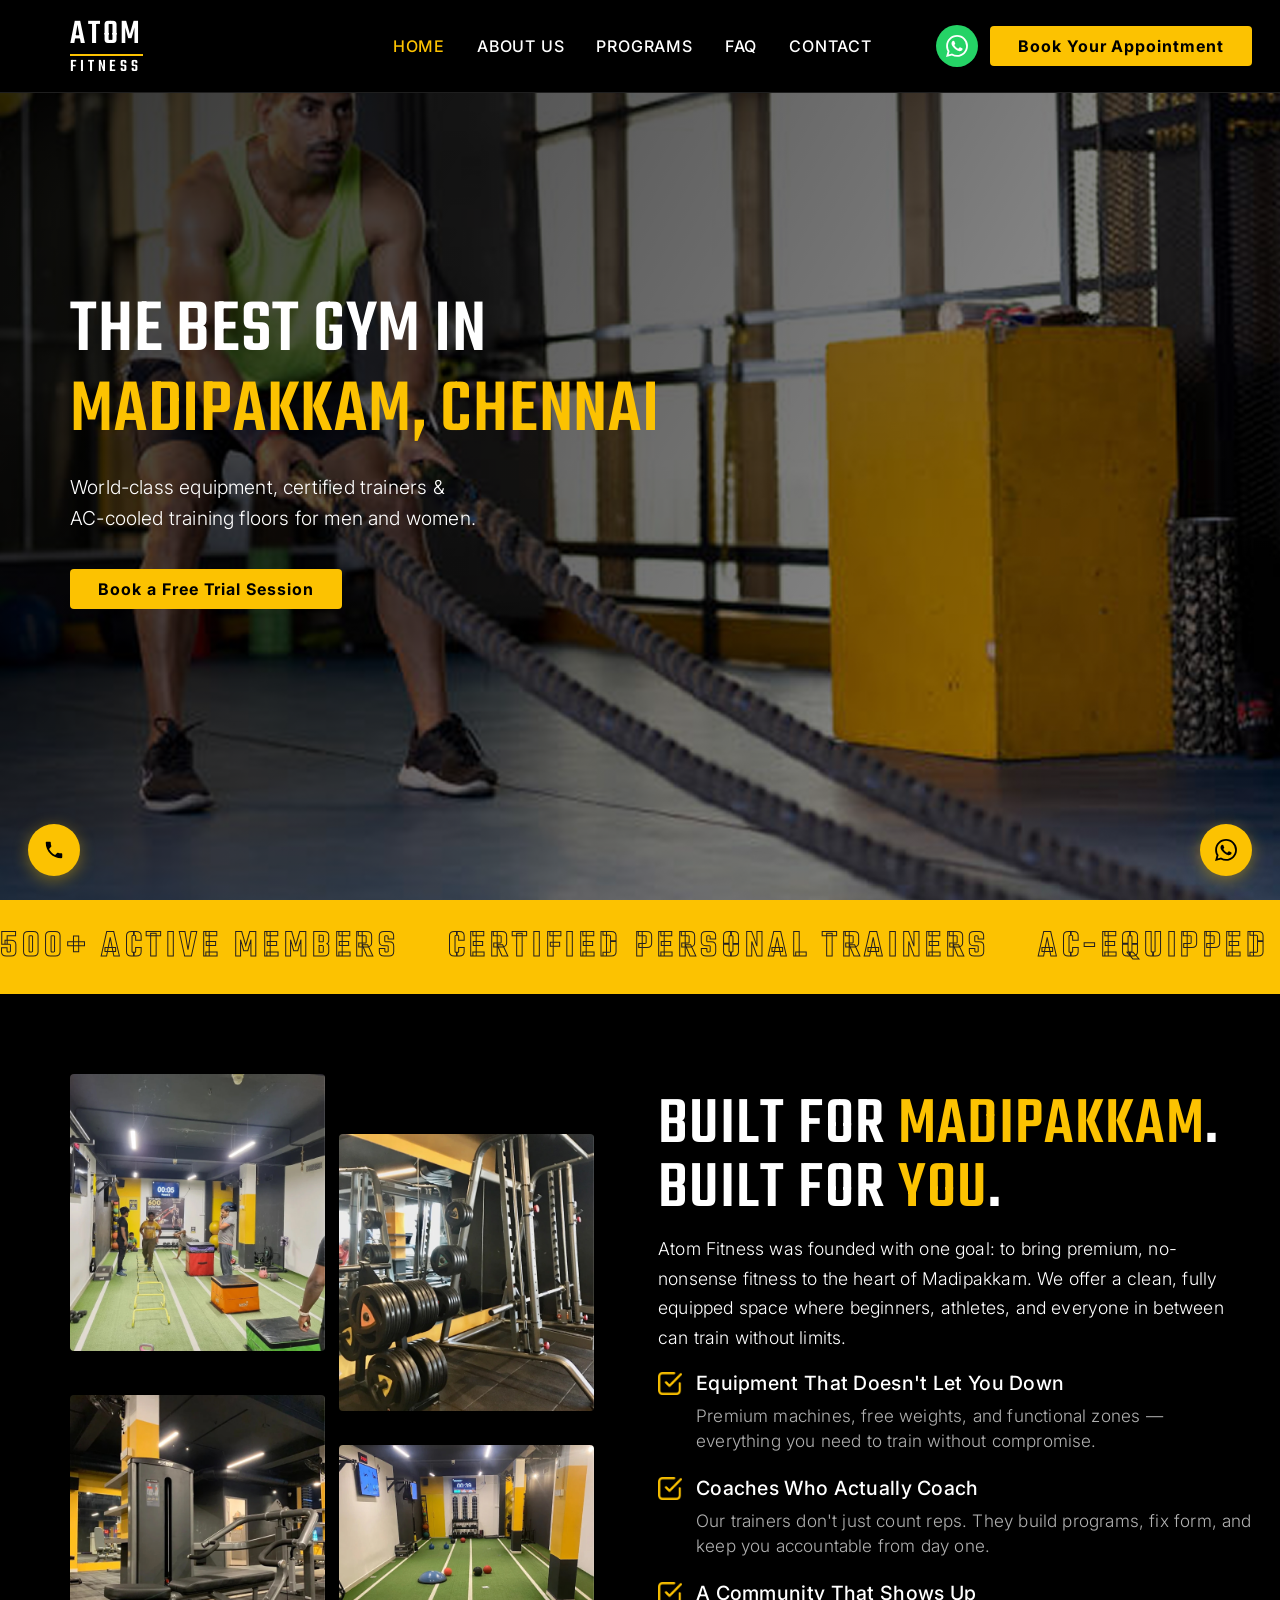
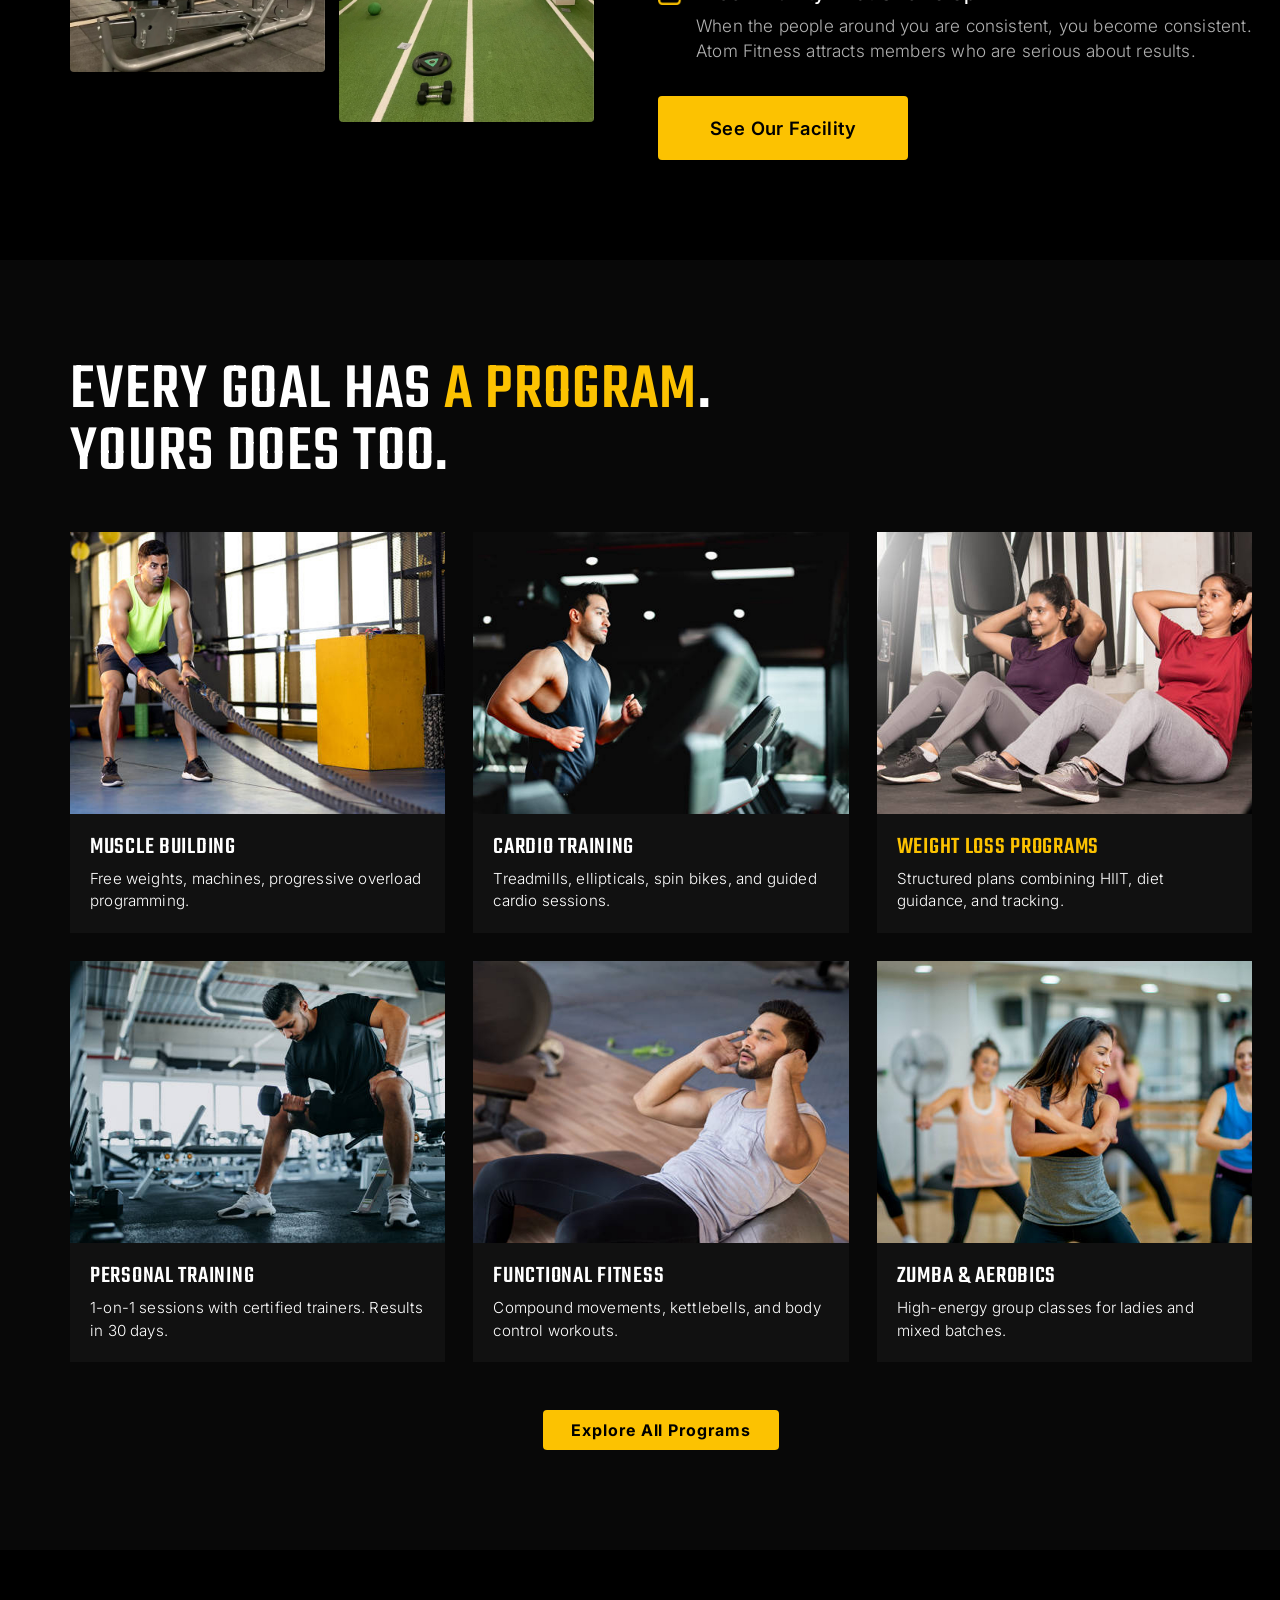
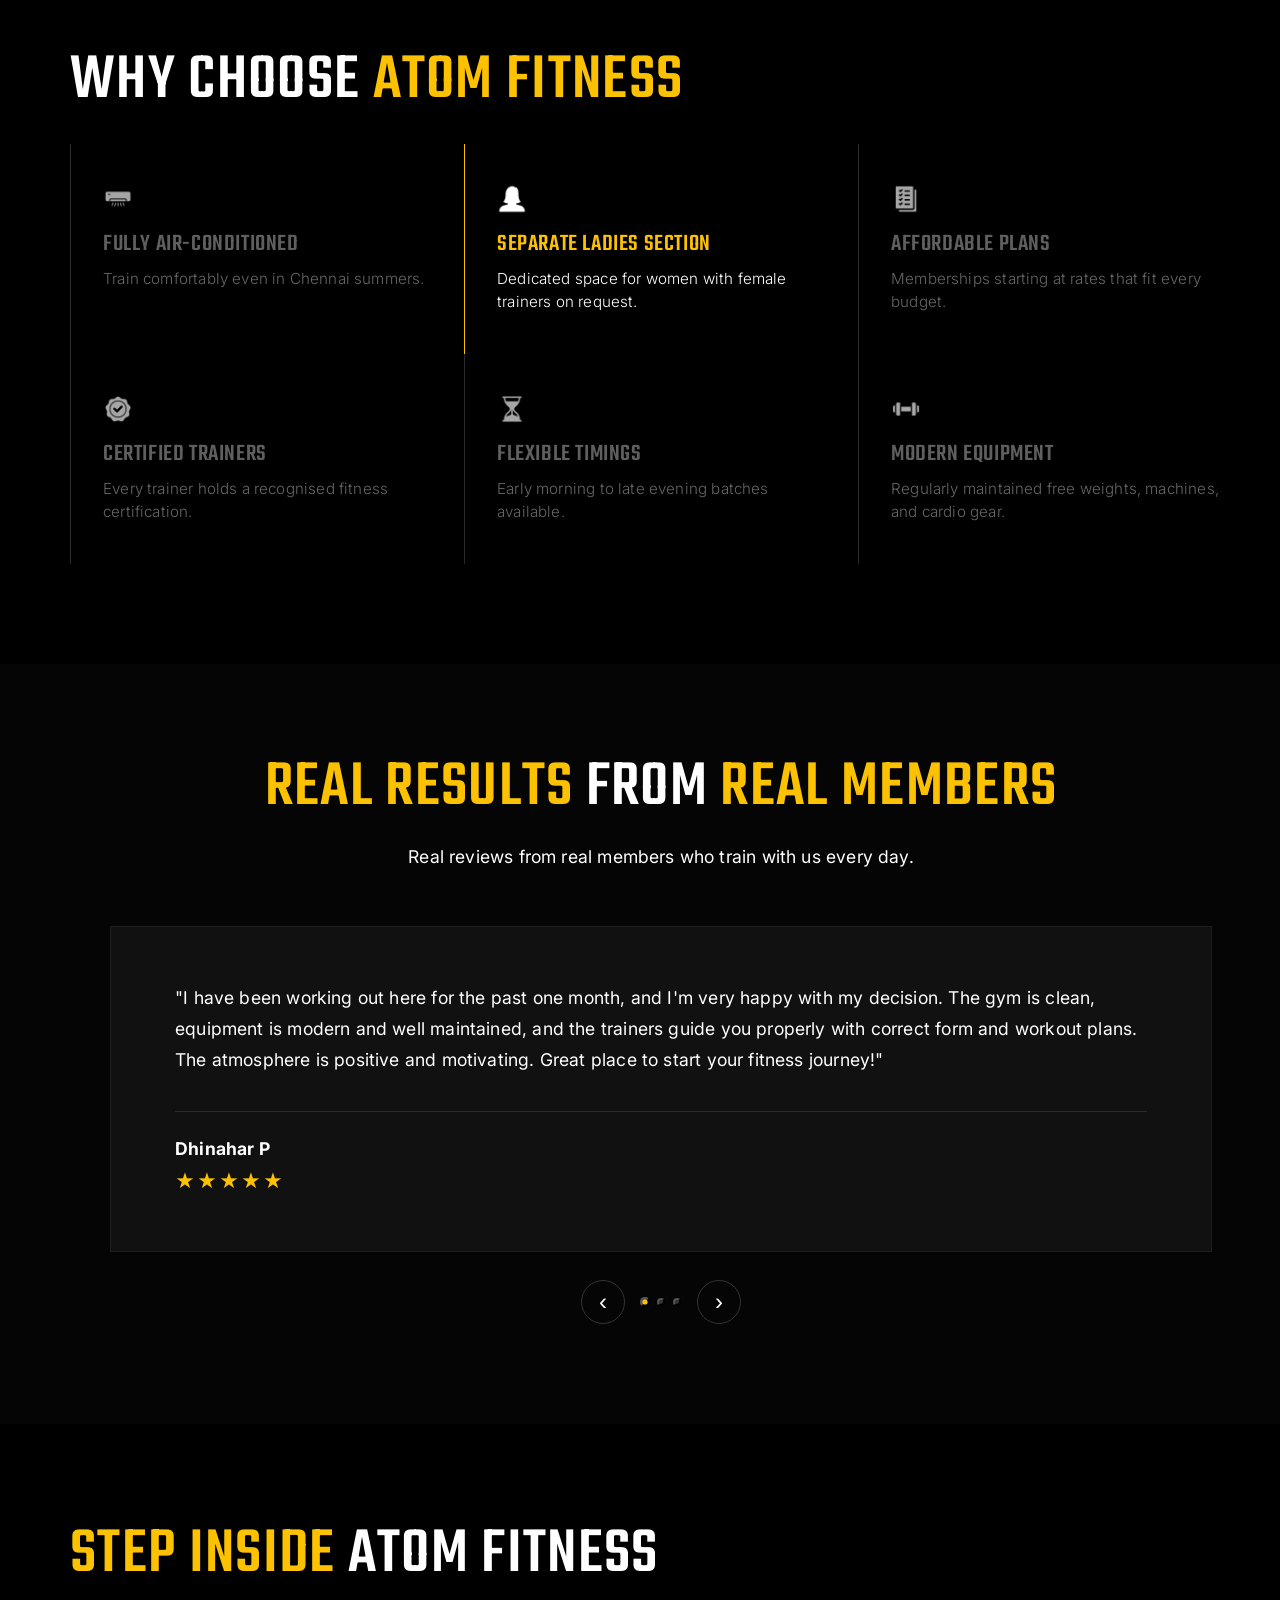
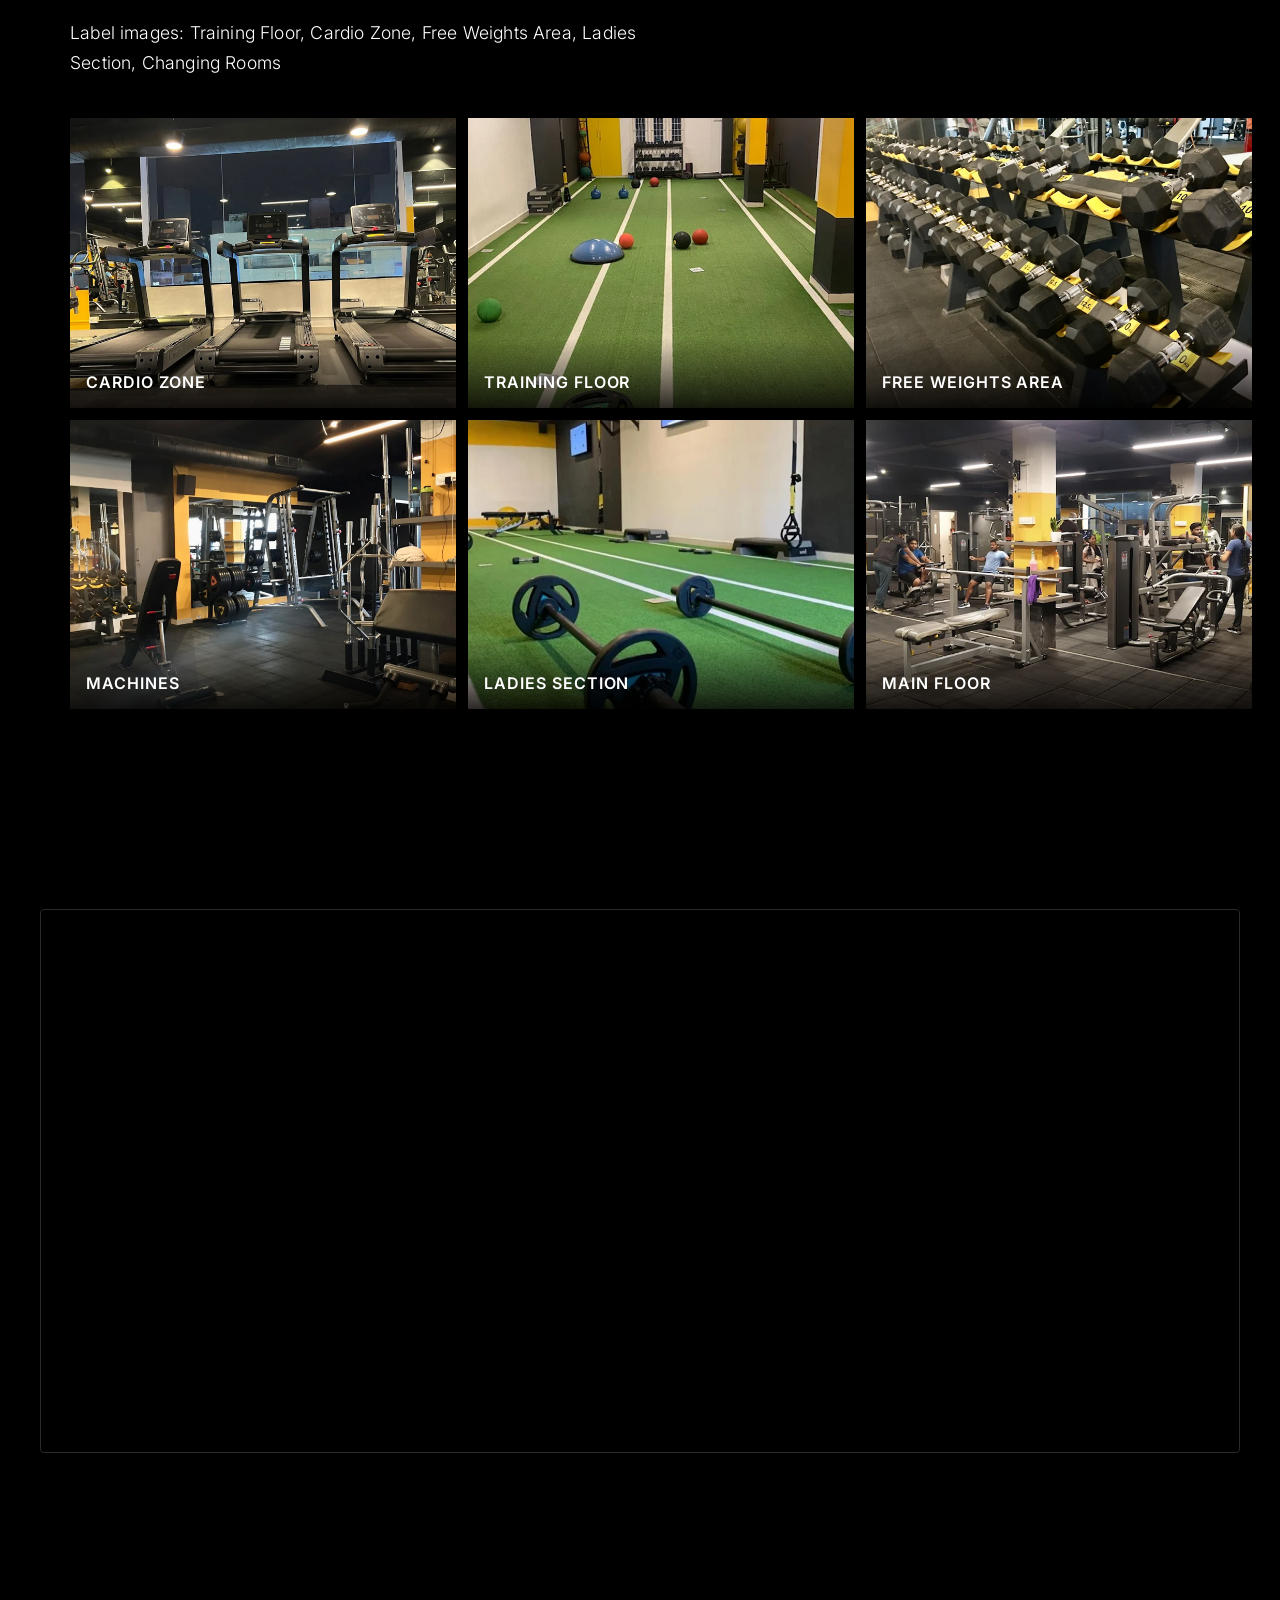
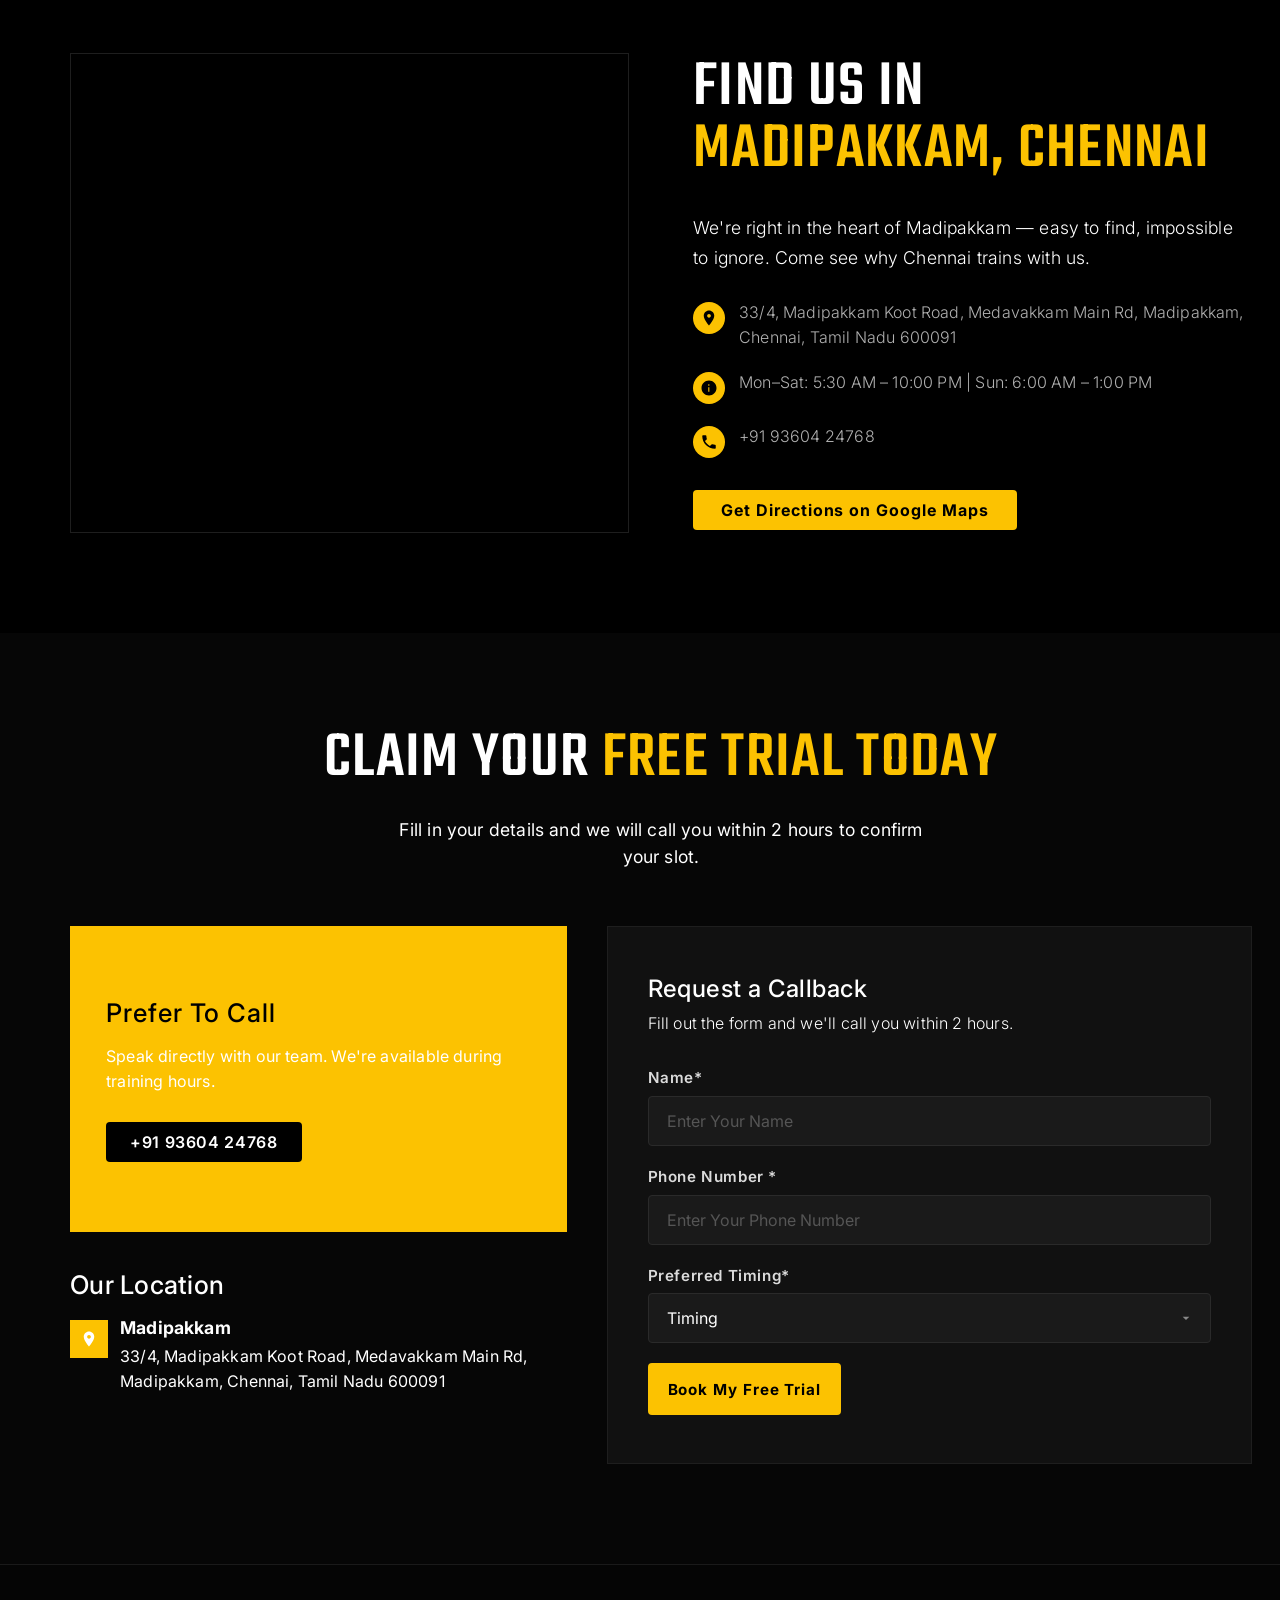
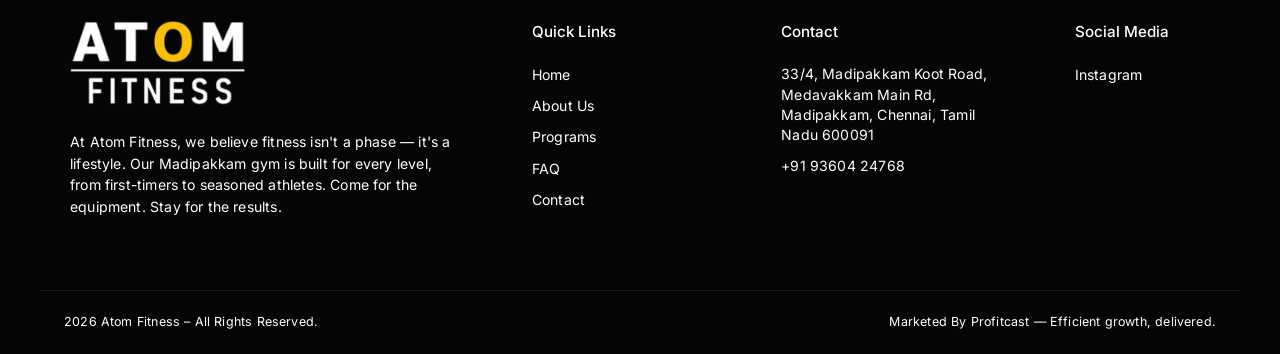
==== index.html @ 92277892 "Initial Atom Fitness website" ====
<!DOCTYPE html>
<html lang="en">
<head>
  <meta charset="UTF-8" />
  <meta name="viewport" content="width=device-width, initial-scale=1, maximum-scale=1, user-scalable=no" />
  <title>Atom Fitness – The Best Gym in Madipakkam, Chennai</title>
  <link rel="stylesheet" href="style.css" />
  <link rel="icon" type="image/png" href="assets/Logo.png" />
  <link rel="preconnect" href="https://fonts.googleapis.com" />
  <link rel="preconnect" href="https://fonts.gstatic.com" crossorigin />
  <link href="https://fonts.googleapis.com/css2?family=Teko:wght@300;400;500;600;700&family=Inter:wght@300;400;500;600;700&display=swap" rel="stylesheet" />
</head>
<body>

  <!-- ============================================================
       NAV
  ============================================================ -->
  <header id="navbar">
    <div class="nav-inner">
      <a href="#home" class="logo">
        <span class="logo-atom">ATOM</span>
        <span class="logo-fitness">FITNESS</span>
      </a>

      <nav class="nav-links">
        <a href="#home">Home</a>
        <a href="#about">About Us</a>
        <a href="#programs">Programs</a>
        <a href="#faq">FAQ</a>
        <a href="#contact">Contact</a>
      </nav>

      <div class="nav-actions">
        <a href="https://wa.me/919360424768" class="btn-whatsapp" target="_blank" aria-label="WhatsApp">
          <svg viewBox="0 0 24 24" fill="currentColor" width="22" height="22"><path d="M17.472 14.382c-.297-.149-1.758-.867-2.03-.967-.273-.099-.471-.148-.67.15-.197.297-.767.966-.94 1.164-.173.199-.347.223-.644.075-.297-.15-1.255-.463-2.39-1.475-.883-.788-1.48-1.761-1.653-2.059-.173-.297-.018-.458.13-.606.134-.133.298-.347.446-.52.149-.174.198-.298.298-.497.099-.198.05-.371-.025-.52-.075-.149-.669-1.612-.916-2.207-.242-.579-.487-.5-.669-.51-.173-.008-.371-.01-.57-.01-.198 0-.52.074-.792.372-.272.297-1.04 1.016-1.04 2.479 0 1.462 1.065 2.875 1.213 3.074.149.198 2.096 3.2 5.077 4.487.709.306 1.262.489 1.694.625.712.227 1.36.195 1.871.118.571-.085 1.758-.719 2.006-1.413.248-.694.248-1.289.173-1.413-.074-.124-.272-.198-.57-.347m-5.421 7.403h-.004a9.87 9.87 0 01-5.031-1.378l-.361-.214-3.741.982.998-3.648-.235-.374a9.86 9.86 0 01-1.51-5.26c.001-5.45 4.436-9.884 9.888-9.884 2.64 0 5.122 1.03 6.988 2.898a9.825 9.825 0 012.893 6.994c-.003 5.45-4.437 9.884-9.885 9.884m8.413-18.297A11.815 11.815 0 0012.05 0C5.495 0 .16 5.335.157 11.892c0 2.096.547 4.142 1.588 5.945L.057 24l6.305-1.654a11.882 11.882 0 005.683 1.448h.005c6.554 0 11.89-5.335 11.893-11.893a11.821 11.821 0 00-3.48-8.413z"/></svg>
        </a>
        <a href="#contact" class="btn-primary">Book Your Appointment</a>
      </div>

      <button class="hamburger" id="hamburger" aria-label="Menu">
        <span></span><span></span><span></span>
      </button>
    </div>

    <div class="mobile-menu" id="mobileMenu">
      <a href="#home">Home</a>
      <a href="#about">About Us</a>
      <a href="#programs">Programs</a>
      <a href="#faq">FAQ</a>
      <a href="#contact">Contact</a>
    </div>
  </header>

  <!-- ============================================================
       SECTION 1 — HERO
  ============================================================ -->
  <section id="home" class="section-hero">
    <div class="hero-video-wrap">
      <video autoplay muted loop playsinline poster="assets/Section 4/Image.jpg">
        <source src="assets/Hero Video.mp4" type="video/mp4" />
      </video>
      <div class="hero-overlay"></div>
    </div>

    <div class="hero-content">
      <h1 class="hero-title animate-up">
        THE BEST GYM IN<br />
        <span class="accent">MADIPAKKAM, CHENNAI</span>
      </h1>
      <p class="hero-sub animate-up delay-1">
        World-class equipment, certified trainers &amp;<br />
        AC-cooled training floors for men and women.
      </p>
      <a href="#contact" class="btn-primary animate-up delay-2">Book a Free Trial Session</a>
    </div>

    <!-- Floating CTA buttons -->
    <a href="tel:+919360424768" class="float-btn float-left" aria-label="Call">
      <svg viewBox="0 0 24 24" fill="currentColor" width="22" height="22"><path d="M6.62 10.79c1.44 2.83 3.76 5.14 6.59 6.59l2.2-2.2c.27-.27.67-.36 1.02-.24 1.12.37 2.33.57 3.57.57.55 0 1 .45 1 1V20c0 .55-.45 1-1 1-9.39 0-17-7.61-17-17 0-.55.45-1 1-1h3.5c.55 0 1 .45 1 1 0 1.25.2 2.45.57 3.57.11.35.03.74-.25 1.02l-2.2 2.2z"/></svg>
    </a>
    <a href="https://wa.me/919360424768" class="float-btn float-right" aria-label="WhatsApp" target="_blank">
      <svg viewBox="0 0 24 24" fill="currentColor" width="22" height="22"><path d="M17.472 14.382c-.297-.149-1.758-.867-2.03-.967-.273-.099-.471-.148-.67.15-.197.297-.767.966-.94 1.164-.173.199-.347.223-.644.075-.297-.15-1.255-.463-2.39-1.475-.883-.788-1.48-1.761-1.653-2.059-.173-.297-.018-.458.13-.606.134-.133.298-.347.446-.52.149-.174.198-.298.298-.497.099-.198.05-.371-.025-.52-.075-.149-.669-1.612-.916-2.207-.242-.579-.487-.5-.669-.51-.173-.008-.371-.01-.57-.01-.198 0-.52.074-.792.372-.272.297-1.04 1.016-1.04 2.479 0 1.462 1.065 2.875 1.213 3.074.149.198 2.096 3.2 5.077 4.487.709.306 1.262.489 1.694.625.712.227 1.36.195 1.871.118.571-.085 1.758-.719 2.006-1.413.248-.694.248-1.289.173-1.413-.074-.124-.272-.198-.57-.347m-5.421 7.403h-.004a9.87 9.87 0 01-5.031-1.378l-.361-.214-3.741.982.998-3.648-.235-.374a9.86 9.86 0 01-1.51-5.26c.001-5.45 4.436-9.884 9.888-9.884 2.64 0 5.122 1.03 6.988 2.898a9.825 9.825 0 012.893 6.994c-.003 5.45-4.437 9.884-9.885 9.884m8.413-18.297A11.815 11.815 0 0012.05 0C5.495 0 .16 5.335.157 11.892c0 2.096.547 4.142 1.588 5.945L.057 24l6.305-1.654a11.882 11.882 0 005.683 1.448h.005c6.554 0 11.89-5.335 11.893-11.893a11.821 11.821 0 00-3.48-8.413z"/></svg>
    </a>
  </section>

  <!-- ============================================================
       SECTION 2 — TICKER / MARQUEE
  ============================================================ -->
  <section class="section-ticker">
    <div class="ticker-track">
      <div class="ticker-inner">
        <span>500+ ACTIVE MEMBERS</span>
        <span>CERTIFIED PERSONAL TRAINERS</span>
        <span>AC-EQUIPPED TRAINING FLOORS</span>
        <span>3+ YEARS SERVING MADIPAKKAM</span>
        <span>UNISEX FACILITY</span>
        <span>500+ ACTIVE MEMBERS</span>
        <span>CERTIFIED PERSONAL TRAINERS</span>
        <span>AC-EQUIPPED TRAINING FLOORS</span>
        <span>3+ YEARS SERVING MADIPAKKAM</span>
        <span>UNISEX FACILITY</span>
      </div>
    </div>
  </section>

  <!-- ============================================================
       SECTION 3 — ABOUT / BUILT FOR YOU
  ============================================================ -->
  <section id="about" class="section-about section-pad">
    <div class="container about-grid">
      <div class="about-images reveal">
        <div class="img-grid-4">
          <img src="assets/Section 3/Image 1.jpg" alt="Training floor" loading="lazy" />
          <img src="assets/Section 3/Image 2.jpg" alt="Weight rack" loading="lazy" />
          <img src="assets/Section 3/Image 3.jpg" alt="Machines" loading="lazy" />
          <img src="assets/Section 3/Image 4.jpg" alt="Turf zone" loading="lazy" />
        </div>
      </div>

      <div class="about-text reveal delay-1">
        <h2 class="section-title">
          <span class="heading-line">BUILT FOR <span class="accent">MADIPAKKAM</span>.</span>
          <span class="heading-line">BUILT FOR <span class="accent">YOU</span>.</span>
        </h2>
        <p class="body-text">
          Atom Fitness was founded with one goal: to bring premium, no-nonsense fitness to the heart of Madipakkam. We offer a clean, fully equipped space where beginners, athletes, and everyone in between can train without limits.
        </p>
        <ul class="check-list">
          <li>
            <span class="check-icon">
              <img src="assets/checkbox.png" alt="Check icon" width="20" height="20" />
            </span>
            <div>
              <strong>Equipment That Doesn't Let You Down</strong>
              <p>Premium machines, free weights, and functional zones — everything you need to train without compromise.</p>
            </div>
          </li>
          <li>
            <span class="check-icon">
              <img src="assets/checkbox.png" alt="Check icon" width="20" height="20" />
            </span>
            <div>
              <strong>Coaches Who Actually Coach</strong>
              <p>Our trainers don't just count reps. They build programs, fix form, and keep you accountable from day one.</p>
            </div>
          </li>
          <li>
            <span class="check-icon">
              <img src="assets/checkbox.png" alt="Check icon" width="20" height="20" />
            </span>
            <div>
              <strong>A Community That Shows Up</strong>
              <p>When the people around you are consistent, you become consistent. Atom Fitness attracts members who are serious about results.</p>
            </div>
          </li>
        </ul>
        <a href="#gallery" class="btn-primary mt-24 about-btn">See Our Facility</a>
      </div>
    </div>
  </section>

  <!-- ============================================================
       SECTION 4 — PROGRAMS
  ============================================================ -->
  <section id="programs" class="section-programs section-pad">
    <div class="container">
      <h2 class="section-title reveal">
        <span class="heading-line">EVERY GOAL HAS <span class="accent">A PROGRAM</span>.</span>
        <span class="heading-line">YOURS DOES TOO.</span>
      </h2>

      <div class="programs-grid reveal">
        <div class="program-card">
          <div class="program-img">
            <img src="assets/Section 4/Image.jpg" alt="Muscle Building" loading="lazy" />
            <div class="card-hover-line"></div>
          </div>
          <h3>MUSCLE BUILDING</h3>
          <p>Free weights, machines, progressive overload programming.</p>
        </div>

        <div class="program-card">
          <div class="program-img">
            <img src="assets/Section 4/Image-1.jpg" alt="Cardio Training" loading="lazy" />
            <div class="card-hover-line"></div>
          </div>
          <h3>CARDIO TRAINING</h3>
          <p>Treadmills, ellipticals, spin bikes, and guided cardio sessions.</p>
        </div>

        <div class="program-card accent-card">
          <div class="program-img">
            <img src="assets/Section 4/Image-2.jpg" alt="Weight Loss" loading="lazy" />
            <div class="card-hover-line"></div>
          </div>
          <h3 class="accent">WEIGHT LOSS PROGRAMS</h3>
          <p>Structured plans combining HIIT, diet guidance, and tracking.</p>
        </div>

        <div class="program-card">
          <div class="program-img">
            <img src="assets/Section 4/Image-3.jpg" alt="Personal Training" loading="lazy" />
            <div class="card-hover-line"></div>
          </div>
          <h3>PERSONAL TRAINING</h3>
          <p>1-on-1 sessions with certified trainers. Results in 30 days.</p>
        </div>

        <div class="program-card">
          <div class="program-img">
            <img src="assets/Section 4/Image-4.jpg" alt="Functional Fitness" loading="lazy" />
            <div class="card-hover-line"></div>
          </div>
          <h3>FUNCTIONAL FITNESS</h3>
          <p>Compound movements, kettlebells, and body control workouts.</p>
        </div>

        <div class="program-card">
          <div class="program-img">
            <img src="assets/Section 4/Image-5.jpg" alt="Zumba & Aerobics" loading="lazy" />
            <div class="card-hover-line"></div>
          </div>
          <h3>ZUMBA &amp; AEROBICS</h3>
          <p>High-energy group classes for ladies and mixed batches.</p>
        </div>
      </div>

      <div class="center mt-48 reveal">
        <a href="#contact" class="btn-primary">Explore All Programs</a>
      </div>
    </div>
  </section>

  <!-- ============================================================
       SECTION 5 — WHY CHOOSE ATOM FITNESS
  ============================================================ -->
  <section class="section-why section-pad">
    <div class="container">
      <h2 class="section-title reveal">
        WHY CHOOSE <span class="accent">ATOM FITNESS</span>
      </h2>

      <div class="why-grid reveal">
        <div class="why-card">
          <div class="why-icon">
            <img src="assets/Section 5/Yellow/Icon 1.png" alt="Fully Air-Conditioned icon" width="36" height="36" />
          </div>
          <h4>FULLY AIR-CONDITIONED</h4>
          <p>Train comfortably even in Chennai summers.</p>
        </div>

        <div class="why-card">
          <div class="why-icon">
            <img src="assets/Section 5/Yellow/Icon 2.png" alt="Ladies Section icon" width="36" height="36" />
          </div>
          <h4>SEPARATE LADIES SECTION</h4>
          <p>Dedicated space for women with female trainers on request.</p>
        </div>

        <div class="why-card">
          <div class="why-icon">
            <img src="assets/Section 5/Yellow/Icon 3.png" alt="Affordable plans icon" width="36" height="36" />
          </div>
          <h4>AFFORDABLE PLANS</h4>
          <p>Memberships starting at rates that fit every budget.</p>
        </div>

        <div class="why-card">
          <div class="why-icon">
            <img src="assets/Section 5/Yellow/Icon 4.png" alt="Certified trainers icon" width="36" height="36" />
          </div>
          <h4>CERTIFIED TRAINERS</h4>
          <p>Every trainer holds a recognised fitness certification.</p>
        </div>

        <div class="why-card">
          <div class="why-icon">
            <img src="assets/Section 5/Yellow/Icon 5.png" alt="Flexible timings icon" width="36" height="36" />
          </div>
          <h4>FLEXIBLE TIMINGS</h4>
          <p>Early morning to late evening batches available.</p>
        </div>

        <div class="why-card">
          <div class="why-icon">
            <img src="assets/Section 5/Yellow/Icon 6.png" alt="Modern equipment icon" width="36" height="36" />
          </div>
          <h4>MODERN EQUIPMENT</h4>
          <p>Regularly maintained free weights, machines, and cardio gear.</p>
        </div>
      </div>
    </div>
  </section>

  <!-- ============================================================
       SECTION 6 — TESTIMONIALS
  ============================================================ -->
  <section class="section-testimonials section-pad">
    <div class="container">
      <h2 class="section-title center reveal">
        <span class="accent">REAL RESULTS</span> FROM <span class="accent">REAL MEMBERS</span>
      </h2>
      <p class="sub-center reveal">Real reviews from real members who train with us every day.</p>

      <div class="testimonial-slider reveal">
        <div class="testimonial-track" id="testimonialTrack">

          <div class="testimonial-card">
            <p class="review-text">"I have been working out here for the past one month, and I'm very happy with my decision. The gym is clean, equipment is modern and well maintained, and the trainers guide you properly with correct form and workout plans. The atmosphere is positive and motivating. Great place to start your fitness journey!"</p>
            <div class="reviewer">
              <strong>Dhinahar P</strong>
              <div class="stars">★★★★★</div>
            </div>
          </div>

          <div class="testimonial-card">
            <p class="review-text">"Best gym in Madipakkam without a doubt. The AC facility makes such a difference during Chennai summers. Trainers are knowledgeable and the equipment is top-notch. Highly recommend to anyone serious about fitness."</p>
            <div class="reviewer">
              <strong>Priya R</strong>
              <div class="stars">★★★★★</div>
            </div>
          </div>

          <div class="testimonial-card">
            <p class="review-text">"Joined Atom Fitness 3 months ago and the transformation has been incredible. The personal training sessions are worth every rupee. The coaches really push you to your limits in the best possible way."</p>
            <div class="reviewer">
              <strong>Karthik M</strong>
              <div class="stars">★★★★★</div>
            </div>
          </div>

        </div>

        <div class="slider-controls">
          <button class="slider-btn" id="prevBtn" aria-label="Previous">&#8249;</button>
          <div class="slider-dots" id="sliderDots"></div>
          <button class="slider-btn" id="nextBtn" aria-label="Next">&#8250;</button>
        </div>
      </div>
    </div>
  </section>

  <!-- ============================================================
       SECTION 7 — GALLERY
  ============================================================ -->
  <section id="gallery" class="section-gallery section-pad">
    <div class="container">
      <h2 class="section-title reveal">
        <span class="accent">STEP INSIDE</span> ATOM FITNESS
      </h2>
      <p class="body-text reveal" style="max-width:600px;">Label images: Training Floor, Cardio Zone, Free Weights Area, Ladies Section, Changing Rooms</p>

      <div class="gallery-grid reveal">
        <div class="gallery-item">
          <img src="assets/Section 7/Image 1.jpg" alt="Cardio Zone" loading="lazy" />
          <div class="gallery-label">Cardio Zone</div>
        </div>
        <div class="gallery-item">
          <img src="assets/Section 7/Image 2.jpg" alt="Training Floor" loading="lazy" />
          <div class="gallery-label">Training Floor</div>
        </div>
        <div class="gallery-item">
          <img src="assets/Section 7/Image 3.jpg" alt="Free Weights Area" loading="lazy" />
          <div class="gallery-label">Free Weights Area</div>
        </div>
        <div class="gallery-item">
          <img src="assets/Section 7/Image 4.jpg" alt="Machines" loading="lazy" />
          <div class="gallery-label">Machines</div>
        </div>
        <div class="gallery-item">
          <img src="assets/Section 7/Image 5.jpg" alt="Ladies Section" loading="lazy" />
          <div class="gallery-label">Ladies Section</div>
        </div>
        <div class="gallery-item">
          <img src="assets/Section 7/Image 6.jpg" alt="Main Floor" loading="lazy" />
          <div class="gallery-label">Main Floor</div>
        </div>
      </div>
    </div>
  </section>

  <!-- ============================================================
       SECTION 8 — FAQ
  ============================================================ -->
  <section id="faq" class="section-faq section-pad">
    <div class="container faq-wrap">
      <div class="faq-left reveal">
        <h2 class="section-title">FREQUENTLY ASKED QUESTIONS</h2>
        <p class="body-text">Everything you need to know about starting your Atom Fitness journey with us. Can't find what you're looking for? Contact us directly.</p>
      </div>

      <div class="faq-right reveal delay-1">
        <div class="faq-item">
          <button class="faq-question">Where is Atom Fitness located? <span class="faq-icon">+</span></button>
          <div class="faq-answer"><p>33/4, Madipakkam Koot Road, Medavakkam Main Rd, Madipakkam, Chennai, Tamil Nadu 600091.</p></div>
        </div>

        <div class="faq-item">
          <button class="faq-question">What are your gym timings? <span class="faq-icon">+</span></button>
          <div class="faq-answer"><p>Mon–Sat: 5:30 AM – 10:00 PM | Sunday: 6:00 AM – 1:00 PM</p></div>
        </div>

        <div class="faq-item">
          <button class="faq-question">Is there a separate section for ladies? <span class="faq-icon">+</span></button>
          <div class="faq-answer"><p>Yes! We have a dedicated ladies section with female trainers available on request.</p></div>
        </div>

        <div class="faq-item">
          <button class="faq-question">What is the gym membership fee in Madipakkam? <span class="faq-icon">+</span></button>
          <div class="faq-answer"><p>We offer flexible plans to fit every budget. Contact us directly for the latest pricing and offers.</p></div>
        </div>

        <div class="faq-item">
          <button class="faq-question">Do you offer personal training? <span class="faq-icon">+</span></button>
          <div class="faq-answer"><p>Yes, 1-on-1 personal training sessions with certified trainers are available. Results guaranteed within 30 days.</p></div>
        </div>

        <div class="faq-item">
          <button class="faq-question">Can I try before I join? <span class="faq-icon">+</span></button>
          <div class="faq-answer"><p>Absolutely! Book a free trial session and experience Atom Fitness before committing to a membership.</p></div>
        </div>
      </div>
    </div>
  </section>

  <!-- ============================================================
       SECTION 9 — MAP / LOCATION
  ============================================================ -->
  <section class="section-map section-pad">
    <div class="container map-grid">
      <div class="map-embed reveal">
        <iframe
          src="https://www.google.com/maps/embed?pb=!1m18!1m12!1m3!1d3888.906456789!2d80.2009!3d12.9586!2m3!1f0!2f0!3f0!3m2!1i1024!2i768!4f13.1!3m3!1m2!1s0x3a525d8498c10001%3A0x1!2sAtom+Fitness+Madipakkam!5e0!3m2!1sen!2sin!4v1234567890"
          width="100%" height="100%" style="border:0;" allowfullscreen="" loading="lazy"
          referrerpolicy="no-referrer-when-downgrade" title="Atom Fitness Location">
        </iframe>
      </div>

      <div class="map-info reveal delay-1">
        <h2 class="section-title">
          <span class="heading-line">FIND US IN</span>
          <span class="heading-line accent">MADIPAKKAM, CHENNAI</span>
        </h2>
        <p class="body-text">We're right in the heart of Madipakkam — easy to find, impossible to ignore. Come see why Chennai trains with us.</p>

        <ul class="contact-details">
          <li>
            <span class="ci-icon"><svg viewBox="0 0 24 24" fill="currentColor" width="18" height="18"><path d="M12 2C8.13 2 5 5.13 5 9c0 5.25 7 13 7 13s7-7.75 7-13c0-3.87-3.13-7-7-7zm0 9.5c-1.38 0-2.5-1.12-2.5-2.5s1.12-2.5 2.5-2.5 2.5 1.12 2.5 2.5-1.12 2.5-2.5 2.5z"/></svg></span>
            <a href="https://maps.app.goo.gl/bhYeJLc83j6dCyL79" target="_blank">33/4, Madipakkam Koot Road, Medavakkam Main Rd, Madipakkam, Chennai, Tamil Nadu 600091</a>
          </li>
          <li>
            <span class="ci-icon"><svg viewBox="0 0 24 24" fill="currentColor" width="18" height="18"><path d="M12 2C6.48 2 2 6.48 2 12s4.48 10 10 10 10-4.48 10-10S17.52 2 12 2zm.5 15H11v-6h1.5V17zm0-8H11V7h1.5v2z"/></svg></span>
            Mon–Sat: 5:30 AM – 10:00 PM | Sun: 6:00 AM – 1:00 PM
          </li>
          <li>
            <span class="ci-icon"><svg viewBox="0 0 24 24" fill="currentColor" width="18" height="18"><path d="M6.62 10.79c1.44 2.83 3.76 5.14 6.59 6.59l2.2-2.2c.27-.27.67-.36 1.02-.24 1.12.37 2.33.57 3.57.57.55 0 1 .45 1 1V20c0 .55-.45 1-1 1-9.39 0-17-7.61-17-17 0-.55.45-1 1-1h3.5c.55 0 1 .45 1 1 0 1.25.2 2.45.57 3.57.11.35.03.74-.25 1.02l-2.2 2.2z"/></svg></span>
            <a href="tel:+919360424768">+91 93604 24768</a>
          </li>
        </ul>

        <a href="https://maps.app.goo.gl/bhYeJLc83j6dCyL79" target="_blank" class="btn-primary mt-24">Get Directions on Google Maps</a>
      </div>
    </div>
  </section>

  <!-- ============================================================
       SECTION 10 — CONTACT / FREE TRIAL FORM
  ============================================================ -->
  <section id="contact" class="section-contact section-pad">
    <div class="container">
      <h2 class="section-title center reveal">
        CLAIM YOUR <span class="accent">FREE TRIAL TODAY</span>
      </h2>
      <p class="sub-center reveal">Fill in your details and we will call you within 2 hours to confirm your slot.</p>

      <div class="contact-grid reveal">
        <!-- Prefer to call box -->
        <div class="contact-left">
          <div class="call-box">
            <h3>Prefer To Call</h3>
            <p>Speak directly with our team. We're available during training hours.</p>
            <a href="tel:+919360424768" class="btn-dark">+91 93604 24768</a>
          </div>

          <div class="call-box-location">
            <h4>Our Location</h4>
            <div class="loc-row">
              <span class="ci-icon"><svg viewBox="0 0 24 24" fill="currentColor" width="18" height="18"><path d="M12 2C8.13 2 5 5.13 5 9c0 5.25 7 13 7 13s7-7.75 7-13c0-3.87-3.13-7-7-7zm0 9.5c-1.38 0-2.5-1.12-2.5-2.5s1.12-2.5 2.5-2.5 2.5 1.12 2.5 2.5-1.12 2.5-2.5 2.5z"/></svg></span>
              <div>
                <strong>Madipakkam</strong>
                <p><a href="https://maps.app.goo.gl/bhYeJLc83j6dCyL79" target="_blank">33/4, Madipakkam Koot Road, Medavakkam Main Rd, Madipakkam, Chennai, Tamil Nadu 600091</a></p>
              </div>
            </div>
          </div>
        </div>

        <!-- Lead form -->
        <div class="form-box">
          <h3>Request a Callback</h3>
          <p>Fill out the form and we'll call you within 2 hours.</p>
          <div class="form-inner" id="leadForm">
            <div class="field-group">
              <label for="fname">Name*</label>
              <input type="text" id="fname" placeholder="Enter Your Name" required />
            </div>
            <div class="field-group">
              <label for="fphone">Phone Number *</label>
              <input type="tel" id="fphone" placeholder="Enter Your Phone Number" required />
            </div>
            <div class="field-group">
              <label for="ftiming">Preferred Timing*</label>
              <select id="ftiming" required>
                <option value="" disabled selected>Timing</option>
                <option>5:30 AM – 7:00 AM</option>
                <option>7:00 AM – 9:00 AM</option>
                <option>9:00 AM – 11:00 AM</option>
                <option>4:00 PM – 6:00 PM</option>
                <option>6:00 PM – 8:00 PM</option>
                <option>8:00 PM – 10:00 PM</option>
              </select>
            </div>
            <button type="button" class="btn-primary" id="submitBtn">Book My Free Trial</button>
          </div>
          <div class="form-success" id="formSuccess" style="display:none;">
            <div class="success-icon">✓</div>
            <h4>We'll call you shortly!</h4>
            <p>Your free trial slot request has been received. Our team will confirm within 2 hours.</p>
          </div>
        </div>
      </div>
    </div>
  </section>

  <!-- ============================================================
       FOOTER
  ============================================================ -->
  <footer class="footer">
    <div class="container footer-grid">
      <div class="footer-brand">
        <a href="#home" class="footer-logo" aria-label="Atom Fitness">
          <img src="assets/Logo.png" alt="Atom Fitness Logo" loading="lazy" />
        </a>
        <p>At Atom Fitness, we believe fitness isn't a phase — it's a lifestyle. Our Madipakkam gym is built for every level, from first-timers to seasoned athletes. Come for the equipment. Stay for the results.</p>
      </div>

      <div class="footer-links">
        <h5>Quick Links</h5>
        <a href="#home">Home</a>
        <a href="#about">About Us</a>
        <a href="#programs">Programs</a>
        <a href="#faq">FAQ</a>
        <a href="#contact">Contact</a>
      </div>

      <div class="footer-contact">
        <h5>Contact</h5>
        <p><a href="https://maps.app.goo.gl/bhYeJLc83j6dCyL79" target="_blank">33/4, Madipakkam Koot Road, Medavakkam Main Rd, Madipakkam, Chennai, Tamil Nadu 600091</a></p>
        <p><a href="tel:+919360424768">+91 93604 24768</a></p>
      </div>

      <div class="footer-social">
        <h5>Social Media</h5>
        <a href="https://www.instagram.com/atomfitness.madipakkam/" target="_blank">Instagram</a>
      </div>
    </div>

    <div class="footer-bottom">
      <span>2026 Atom Fitness – All Rights Reserved.</span>
      <span>Marketed By Profitcast — Efficient growth, delivered.</span>
    </div>
  </footer>

  <script src="script.js"></script>
</body>
</html>
---- style.css ----
/* ============================================================
   CSS RESET & VARIABLES
============================================================ */
*, *::before, *::after { box-sizing: border-box; margin: 0; padding: 0; }

:root {
  --primary:    #000000;
  --secondary:  #FCC201;
  --white:      #ffffff;
  --grey:       #b0b0b0;
  --dark-card:  #111111;
  --dark-card2: #1a1a1a;
  --font:       'Teko', sans-serif;
  --font-body:  'Inter', system-ui, -apple-system, Segoe UI, Roboto, Helvetica, Arial, sans-serif;
  --transition: 0.35s cubic-bezier(.4,0,.2,1);
  --radius:     4px;
}

html { scroll-behavior: smooth; }

body {
  font-family: var(--font-body);
  background: var(--primary);
  color: var(--white);
  overflow-x: hidden;
  font-size: 18px;
  line-height: 1.5;
  letter-spacing: 0.01em;
}
.logo-atom,
.logo-fitness,
h1, h2, h3, h4, h5, h6,
.section-title,
.hero-title,
.program-card h3,
.why-card h4,
.form-box h3,
.footer-links h5,
.footer-contact h5,
.footer-social h5 {
  font-family: var(--font);
  font-weight: 500 !important;
}


img { display: block; width: 100%; height: 100%; object-fit: cover; }

a { text-decoration: none; color: inherit; }

/* ============================================================
   UTILITY
============================================================ */
.container {
  max-width: 1400px;
  margin: 0 auto;
  padding: 0 24px;
}

/* Keep FAQ and Reviews at the previous section width */
.section-faq .container,
.section-testimonials .container {
  max-width: 1200px;
}

/* Match section content start with logo alignment in header */
@media (min-width: 1024px) {
  .container { padding-left: 140px; padding-right: 28px; } /* 160 - 20 logo shift */
}
@media (min-width: 1280px) {
  .container { padding-left: 70px; padding-right: 28px; }  /* 200 - 130 logo shift */
}

.section-pad { padding: 100px 0; }

.accent { color: var(--secondary); }

.center { text-align: center; }

.mt-24 { margin-top: 24px; display: inline-block; }
.mt-48 { margin-top: 48px; }

.section-title {
  font-size: 66px;
  font-weight: 400;
  line-height: 62px;
  letter-spacing: 0.02em;
  text-transform: uppercase;
  margin-bottom: 32px;
}

.body-text {
  font-size: 1.1rem;
  color: var(--white);
  line-height: 1.7;
  margin-bottom: 28px;
  font-weight: 300;
}

.sub-center {
  font-size: 1.1rem;
  color: var(--white);
  text-align: center;
  max-width: 540px;
  margin: 0 auto 56px;
}

/* ============================================================
   BUTTONS
============================================================ */
.btn-primary {
  display: inline-flex;
  align-items: center;
  justify-content: center;
  background: var(--secondary);
  color: var(--primary);
  font-family: var(--font-body);
  font-size: 1rem;
  font-weight: 700;
  letter-spacing: 0.06em;
  padding: 12px 28px;
  border-radius: var(--radius);
  border: none;
  cursor: pointer;
  transition: background var(--transition), transform var(--transition), box-shadow var(--transition);
  text-transform: none;
  line-height: 1;
  white-space: nowrap;
  text-transform: none;
}
.btn-primary:hover {
  background: #e6ac00;
  transform: translateY(-2px);
  box-shadow: 0 8px 24px rgba(252,194,1,.35);
}

.btn-dark {
  display: inline-flex;
  align-items: center;
  justify-content: center;
  background: var(--primary);
  color: var(--white);
  font-family: var(--font-body);
  font-size: 1rem;
  font-weight: 600;
  letter-spacing: 0.04em;
  padding: 12px 24px;
  border-radius: var(--radius);
  border: 2px solid var(--white);
  cursor: pointer;
  transition: all var(--transition);
  text-transform: none;
  line-height: 1;
  white-space: nowrap;
  text-transform: none;
}
.btn-dark:hover {
  background: var(--white);
  color: var(--primary);
}

.w-full { width: 100%; text-align: center; }

/* ============================================================
   FLOATING BUTTONS
============================================================ */
.float-btn {
  position: fixed;
  bottom: 24px;
  width: 52px;
  height: 52px;
  border-radius: 50%;
  background: var(--secondary);
  color: var(--primary);
  display: flex;
  align-items: center;
  justify-content: center;
  z-index: 999;
  transition: transform var(--transition), box-shadow var(--transition);
  box-shadow: 0 4px 16px rgba(252,194,1,.4);
}
.float-btn:hover { transform: scale(1.12); box-shadow: 0 8px 28px rgba(252,194,1,.5); }
.float-left  { left: 28px; }
.float-right { right: 28px; }

/* ============================================================
   NAV
============================================================ */
#navbar {
  position: fixed;
  top: 0; left: 0; right: 0;
  z-index: 200;
  background: var(--primary);
  border-bottom: 1px solid #1f1f1f;
  transition: box-shadow var(--transition);
}
#navbar.scrolled { box-shadow: 0 4px 24px rgba(0,0,0,.7); }

.nav-inner {
  display: flex;
  align-items: center;
  gap: 40px;
  padding: 0 28px;
  height: 92px;
  max-width: 1400px;
  margin: 0 auto;
}

/* Align logo with hero content on larger screens */
@media (min-width: 1024px) {
  .nav-inner { padding-left: 160px; padding-right: 28px; }
  .logo { margin-left: -20px; } /* nudge logo slightly left */
}
@media (min-width: 1280px) {
  .nav-inner { padding-left: 200px; padding-right: 28px; }
  .logo { margin-left: -130px; } /* a touch more on large screens */
}

/* Logo */
.logo {
  display: flex;
  flex-direction: column;
  line-height: 1;
  gap: 0;
}
.logo-atom {
  font-size: 2.2rem;
  font-weight: 500;
  letter-spacing: 0.08em;
  color: var(--white);
  position: relative;
}
.logo-atom::after {
  content: '';
  display: block;
  height: 2px;
  background: var(--secondary);
  margin-top: 2px;
}
.logo-fitness {
  font-size: 1.1rem;
  font-weight: 500;
  letter-spacing: 0.22em;
  color: var(--white);
  margin-top: 2px;
}

/* Nav links */
.nav-links {
  display: flex;
  gap: 32px;
  margin-left: auto;
}
.nav-links a {
  font-size: 1rem;
  font-weight: 500;
  letter-spacing: 0.05em;
  color: var(--white);
  text-transform: uppercase;
  transition: color var(--transition);
  position: relative;
}
.nav-links a::after {
  content: '';
  position: absolute;
  bottom: -3px; left: 0;
  width: 0; height: 2px;
  background: var(--secondary);
  transition: width var(--transition);
}
.nav-links a:hover { color: var(--secondary); }
.nav-links a:hover::after { width: 100%; }

/* Nav actions */
.nav-actions { display: flex; align-items: center; gap: 12px; margin-left: 24px; }

.btn-whatsapp {
  width: 42px; height: 42px;
  background: #25d366;
  color: #fff;
  border-radius: 50%;
  display: flex; align-items: center; justify-content: center;
  transition: transform var(--transition);
}
.btn-whatsapp:hover { transform: scale(1.1); }

/* Hamburger */
.hamburger {
  display: none;
  flex-direction: column;
  gap: 5px;
  cursor: pointer;
  background: none;
  border: none;
  padding: 8px;
  margin-left: auto;
}
.hamburger span {
  display: block;
  width: 26px; height: 2px;
  background: var(--white);
  border-radius: 2px;
  transition: all var(--transition);
}

/* Mobile menu */
.mobile-menu {
  display: none;
  flex-direction: column;
  background: #0a0a0a;
  padding: 16px 28px 24px;
  gap: 16px;
  border-top: 1px solid #222;
}
.mobile-menu.open { display: flex; }
.mobile-menu a {
  font-size: 1.3rem;
  font-weight: 600;
  letter-spacing: 0.08em;
  text-transform: uppercase;
  color: var(--white);
  transition: color var(--transition);
}
.mobile-menu a:hover { color: var(--secondary); }

/* ============================================================
   SECTION 1 — HERO
============================================================ */
.section-hero {
  position: relative;
  height: 100vh;
  min-height: 600px;
  display: flex;
  align-items: center;
  padding-bottom: 0;
}

.hero-video-wrap {
  position: absolute;
  inset: 0;
  overflow: hidden;
}
.hero-video-wrap video {
  width: 100%; height: 100%;
  object-fit: cover;
}
.hero-overlay {
  position: absolute;
  inset: 0;
  background: linear-gradient(
    120deg,
    rgba(0,0,0,.82) 0%,
    rgba(0,0,0,.55) 55%,
    rgba(0,0,0,.3) 100%
  );
}

.hero-content {
  position: relative;
  z-index: 10;
  padding: 0 24px;
  width: 100%;
  max-width: 1400px;
  margin: 0 auto;
}

.hero-title {
  font-size: clamp(2.8rem, 6vw, 5.5rem);
  font-weight: 400;
  line-height: 1.05;
  letter-spacing: 0.01em;
  text-transform: uppercase;
  margin-bottom: 20px;
}

.hero-sub {
  font-family: var(--font-body);
}

.hero-sub {
  font-size: 1.2rem;
  color: var(--white);
  font-weight: 300;
  margin-bottom: 36px;
  line-height: 1.6;
}

/* Desktop hero alignment to match design */
@media (min-width: 1024px) {
  .hero-content { padding-left: 140px; padding-right: 28px; }
}
@media (min-width: 1280px) {
  .hero-content { padding-left: 70px; padding-right: 28px; }
}

/* Hero animations */
.animate-up {
  opacity: 0;
  transform: translateY(36px);
  animation: fadeUp 0.8s forwards;
}
.delay-1 { animation-delay: 0.25s; }
.delay-2 { animation-delay: 0.5s; }

@keyframes fadeUp {
  to { opacity: 1; transform: none; }
}

/* ============================================================
   SECTION 2 — TICKER
============================================================ */
.section-ticker {
  background: var(--secondary);
  overflow: hidden;
  padding: 18px 0;
}

.ticker-track { overflow: hidden; }

.ticker-inner {
  display: flex;
  align-items: center;
  gap: 48px;
  white-space: nowrap;
  animation: ticker 4s linear infinite;
}

.ticker-inner span {
  font-family: var(--font);
  font-size: 2.4rem;
  font-weight: 600;
  letter-spacing: 0.12em;
  text-transform: uppercase;
  color: transparent;
  -webkit-text-stroke: 1px #231f1f;
  text-stroke: 1px #231f1f;
  flex-shrink: 0;
}

.ticker-dot { color: var(--primary) !important; font-size: 1rem !important; }

@keyframes ticker {
  from { transform: translateX(0); }
  to   { transform: translateX(-50%); }
}

.ticker-track:hover .ticker-inner { animation-play-state: paused; }

/* ============================================================
   SECTION 3 — ABOUT
============================================================ */
.about-grid {
  display: grid;
  grid-template-columns: 524px 1fr;
  gap: 64px;
  align-items: stretch;
}

.img-grid-4 {
  display: grid;
  grid-template-columns: 1fr 1fr;
  gap: 14px;
}

.img-grid-4 img {
  border-radius: var(--radius);
  aspect-ratio: 23/25; /* ~321x350 look from design */
  transition: transform 0.4s ease;
}
.img-grid-4 img:hover { transform: scale(1.03) translateY(var(--y, 0)); }

.section-about .section-title {
  font-size: 68px;
  line-height: 64px;
  margin-bottom: 12px;
}
.section-about .body-text { margin-bottom: 16px; }
.about-text {
  max-width: 640px;
  display: flex;
  flex-direction: column;
  justify-content: center;
}
.section-about .heading-line { display: block; }
.section-about .heading-line { white-space: nowrap; }
.section-about .about-btn {
  width: 250px;
  height: 64px;
  padding: 0 28px;
  text-transform: none;
  font-size: 1.15rem;
  font-weight: 600;
  letter-spacing: 0.02em;
  line-height: 1;
}

/* Zig-zag offsets for image grid */
.img-grid-4 img:nth-child(1) { --y: -20px; transform: translateY(-20px); }
.img-grid-4 img:nth-child(2) { --y: 40px;  transform: translateY(40px); }
.img-grid-4 img:nth-child(3) { --y: 10px;  transform: translateY(10px); }
.img-grid-4 img:nth-child(4) { --y: 60px;  transform: translateY(60px); }

.check-list {
  list-style: none;
  display: flex;
  flex-direction: column;
  gap: 20px;
  margin-bottom: 8px;
}

.check-list li {
  display: flex;
  gap: 14px;
  align-items: flex-start;
}

.check-icon {
  flex-shrink: 0;
  width: 24px; height: 24px;
  background: transparent;
  color: var(--primary);
  border-radius: 0;
  display: flex; align-items: center; justify-content: center;
  margin-top: 2px;
}
.check-icon img {
  width: 100%;
  height: 100%;
  object-fit: contain;
}

.check-list strong {
  display: block;
  font-size: calc(1.1rem + 2px);
  font-weight: 500;
  margin-bottom: 4px;
  letter-spacing: 0.015em;
}

.check-list p {
  font-size: calc(0.95rem + 2px);
  color: var(--grey);
  font-weight: 300;
  line-height: 1.5;
}

/* ============================================================
   SECTION 4 — PROGRAMS
============================================================ */
.section-programs { background: #080808; }

.programs-grid {
  display: grid;
  grid-template-columns: repeat(3, 1fr);
  gap: 28px;
  margin-top: 48px;
}

.program-card {
  background: var(--dark-card);
  border-radius: 0;
  overflow: hidden;
  transition: box-shadow var(--transition);
  cursor: pointer;
  position: relative;
}
.program-card:hover {
  box-shadow: 0 12px 40px rgba(252,194,1,.15);
}

.program-img {
  position: relative;
  aspect-ratio: 4/3;
  overflow: hidden;
}
.program-img img { transition: none; }

.card-hover-line {
  display: none;
}

.program-card h3 {
  font-size: 24px;
  font-weight: 400;
  line-height: 30px;
  letter-spacing: 0.03em;
  text-transform: uppercase;
  padding: 18px 20px 6px;
  transition: color var(--transition);
}
.section-programs .heading-line {
  display: block;
  white-space: nowrap;
}
.program-card:hover h3,
.program-img:hover ~ h3 { color: var(--secondary); }
.program-card p {
  font-size: 0.95rem;
  color: var(--white);
  padding: 0 20px 20px;
  font-weight: 300;
  line-height: 1.5;
}

/* ============================================================
   SECTION 5 — WHY CHOOSE
============================================================ */
.why-grid {
  display: grid;
  grid-template-columns: repeat(3, 1fr);
  gap: 0;
  margin-top: 16px;
  border: none;
}

.why-card {
  padding: 40px 32px;
  border: none;
  border-left: 1px solid #2a2a2a;
  transition: color var(--transition), border-color var(--transition);
  position: relative;
  background: transparent;
}

.why-icon {
  color: #555;
  margin-bottom: 16px;
  transition: color var(--transition);
}
.why-icon img {
  width: 30px;
  height: 30px;
  object-fit: contain;
  opacity: 0.65;
  filter: brightness(0) invert(1);
  transition: opacity var(--transition), transform var(--transition);
}

.why-card h4 {
  font-size: 24px;
  font-weight: 400;
  line-height: 28px;
  letter-spacing: 0.025em;
  text-transform: uppercase;
  margin-bottom: 10px;
  color: #5f5f5f;
  transition: color var(--transition);
}

.why-card p {
  font-size: 0.95rem;
  color: #666;
  font-weight: 300;
  line-height: 1.5;
  transition: color var(--transition);
}

.why-card.active {
  background: transparent;
  border-left-color: var(--secondary);
}
.why-card.active .why-icon { color: var(--secondary); }
.why-card.active h4 { color: var(--secondary); }
.why-card.active p { color: var(--white); }

.why-card.active .why-icon img { opacity: 1; transform: scale(1.03); }

/* ============================================================
   SECTION 6 — TESTIMONIALS
============================================================ */
.section-testimonials { background: #050505; }
.section-testimonials .section-title { line-height: 48px; }

.testimonial-slider {
  position: relative;
  overflow: hidden;
  margin-top: 16px;
}

.testimonial-track {
  display: flex;
  transition: transform 0.55s cubic-bezier(.4,0,.2,1);
}

.testimonial-card {
  min-width: 100%;
  background: var(--dark-card);
  border-radius: 0;
  padding: 56px 64px;
  border: 1px solid #1e1e1e;
}

.review-text {
  font-family: var(--font-body);
  font-size: 1.1rem;
  font-weight: 400;
  line-height: 1.75;
  color: var(--white);
  margin-bottom: 36px;
  font-style: normal;
}

.reviewer { border-top: 1px solid #2a2a2a; padding-top: 24px; }

.reviewer strong {
  display: block;
  font-size: 1.1rem;
  font-weight: 700;
  margin-bottom: 4px;
}

.stars { color: var(--secondary); font-size: 1.2rem; letter-spacing: 2px; }

.slider-controls {
  display: flex;
  align-items: center;
  justify-content: center;
  gap: 16px;
  margin-top: 28px;
}

.slider-btn {
  width: 44px; height: 44px;
  border-radius: 50%;
  border: 1px solid #333;
  background: none;
  color: var(--white);
  font-size: 1.5rem;
  text-transform: none;
  cursor: pointer;
  display: flex; align-items: center; justify-content: center;
  transition: all var(--transition);
}
.slider-btn:hover { border-color: var(--secondary); color: var(--secondary); }

.slider-dots { display: flex; gap: 8px; }

.dot {
  width: 8px; height: 8px;
  border-radius: 50%;
  background: #333;
  cursor: pointer;
  transition: background var(--transition), transform var(--transition);
}
.dot.active { background: var(--secondary); transform: scale(1.3); }

/* ============================================================
   SECTION 7 — GALLERY
============================================================ */
.gallery-grid {
  display: grid;
  grid-template-columns: repeat(3, 1fr);
  gap: 12px;
  margin-top: 40px;
}

.gallery-item {
  position: relative;
  aspect-ratio: 4/3;
  overflow: hidden;
  border-radius: 0;
  cursor: pointer;
}

.gallery-item img {
  transition: none;
}

.gallery-label {
  position: absolute;
  bottom: 0; left: 0; right: 0;
  background: linear-gradient(transparent, rgba(0,0,0,.82));
  padding: 32px 16px 14px;
  font-size: 1rem;
  font-weight: 600;
  letter-spacing: 0.06em;
  text-transform: uppercase;
  opacity: 1;
  transform: none;
  transition: none;
}

/* ============================================================
   SECTION 8 — FAQ
============================================================ */
.faq-wrap {
  display: grid;
  grid-template-columns: 380px 1fr;
  gap: 80px;
  align-items: start;
  border: 1px solid #2a2a2a;
  border-radius: var(--radius);
  padding: 28px;
}

.faq-item {
  border: 1px solid #1e1e1e;
  border-radius: 0;
  overflow: hidden;
  margin-bottom: 12px;
  transition: border-color var(--transition);
}
.faq-item.open { border-color: var(--secondary); }

.faq-question {
  width: 100%;
  background: var(--dark-card);
  color: var(--white);
  font-family: var(--font-body);
  font-size: 1.05rem;
  font-weight: 600;
  letter-spacing: 0.03em;
  padding: 20px 24px;
  border: none;
  cursor: pointer;
  text-align: left;
  display: flex;
  justify-content: space-between;
  align-items: center;
  transition: color var(--transition), background var(--transition);
}
.faq-item.open .faq-question { color: var(--secondary); background: #111; }

.faq-icon {
  font-size: 1.4rem;
  transition: transform var(--transition);
  flex-shrink: 0;
  margin-left: 16px;
}
.faq-item.open .faq-icon { transform: rotate(45deg); }

.faq-answer {
  max-height: 0;
  overflow: hidden;
  transition: max-height 0.4s ease, padding 0.3s ease;
  background: #0d0d0d;
}
.faq-item.open .faq-answer { max-height: 200px; }

.faq-answer p {
  padding: 16px 24px 20px;
  color: var(--white);
  font-size: 1rem;
  font-weight: 300;
  line-height: 1.6;
}

/* ============================================================
   SECTION 9 — MAP
============================================================ */
.map-grid {
  display: grid;
  grid-template-columns: 1fr 1fr;
  gap: 64px;
  align-items: center;
}
.section-map .heading-line {
  display: block;
  white-space: nowrap;
}

.map-embed {
  height: 480px;
  border-radius: 0;
  overflow: hidden;
  border: 1px solid #1e1e1e;
}
.map-embed iframe { height: 100%; }

.contact-details {
  list-style: none;
  display: flex;
  flex-direction: column;
  gap: 20px;
  margin-bottom: 8px;
}

.contact-details li {
  display: flex;
  gap: 14px;
  align-items: flex-start;
  color: var(--grey);
  font-size: 1rem;
  font-weight: 300;
  line-height: 1.55;
}

.ci-icon {
  flex-shrink: 0;
  width: 32px; height: 32px;
  background: var(--secondary);
  color: var(--primary);
  border-radius: 50%;
  display: flex; align-items: center; justify-content: center;
  margin-top: 2px;
}

/* ============================================================
   SECTION 10 — CONTACT / FORM
============================================================ */
.section-contact { background: #060606; }
.section-contact,
.section-contact h2,
.section-contact h3,
.section-contact h4,
.section-contact p,
.section-contact label,
.section-contact strong,
.section-contact a,
.section-contact button,
.section-contact input,
.section-contact select {
  font-family: var(--font-body);
}
.section-contact .section-title {
  font-family: var(--font);
  line-height: 52px;
}

.contact-grid {
  display: grid;
  grid-template-columns: 1fr 1.3fr;
  gap: 40px;
  margin-top: 16px;
}

.contact-left {
  display: flex;
  flex-direction: column;
}

/* Call box */
.call-box {
  background: var(--secondary);
  border-radius: 0;
  padding: 68px 36px 70px;
  color: var(--primary);
}
.section-contact .btn-dark { border: none; }

.call-box h3 {
  font-size: 1.6rem;
  font-weight: 700;
  margin-bottom: 12px;
  letter-spacing: 0.04em;
}
.call-box p {
  font-size: 1rem;
  font-weight: 400;
  margin-bottom: 28px;
  line-height: 1.55;
  color: var(--white);
}

.call-box-location {
  margin-top: 0;
  background: transparent;
  padding: 34px 0 0;
  border-top: none;
}
.call-box-location h4 {
  font-size: 1.6rem;
  font-weight: 700;
  margin-bottom: 14px;
  letter-spacing: 0.01em;
  color: var(--white);
}

.loc-row {
  display: flex;
  gap: 12px;
  align-items: flex-start;
}
.loc-row .ci-icon {
  width: 38px;
  height: 38px;
  border-radius: 0;
  background: var(--secondary);
  color: var(--white);
  flex-shrink: 0;
}
.loc-row strong {
  display: block;
  font-size: 1.1rem;
  line-height: 1.1;
  margin-bottom: 6px;
  color: var(--white);
}
.loc-row p {
  font-size: 1rem;
  color: var(--white);
  line-height: 1.55;
  max-width: 520px;
}

/* Form box */
.form-box {
  background: var(--dark-card);
  border-radius: 0;
  padding: 48px 40px;
  border: 1px solid #1e1e1e;
}

.form-box h3 {
  font-size: 24px;
  font-weight: 400;
  line-height: 28px;
  margin-bottom: 8px;
  letter-spacing: 0.02em;
}
.form-box > p {
  font-size: 1rem;
  color: var(--white);
  margin-bottom: 32px;
  font-weight: 300;
}

.form-inner { display: flex; flex-direction: column; gap: 20px; }

.field-group { display: flex; flex-direction: column; gap: 6px; }

.field-group label {
  font-size: 0.95rem;
  font-weight: 600;
  letter-spacing: 0.04em;
  color: rgba(255,255,255,.85);
}

.field-group input,
.field-group select {
  background: #1a1a1a;
  border: 1px solid #2a2a2a;
  border-radius: var(--radius);
  color: var(--white);
  font-family: var(--font-body);
  font-size: 1rem;
  padding: 14px 18px;
  outline: none;
  transition: border-color var(--transition);
  appearance: none;
  -webkit-appearance: none;
}
.field-group input::placeholder,
.field-group select,
.field-group select option {
  font-family: var(--font-body);
}
.field-group input::placeholder { color: #555; }
.field-group input:focus,
.field-group select:focus { border-color: var(--secondary); }

.field-group select {
  background-image: url("data:image/svg+xml,%3Csvg xmlns='http://www.w3.org/2000/svg' width='16' height='16' viewBox='0 0 24 24' fill='%23888'%3E%3Cpath d='M7 10l5 5 5-5z'/%3E%3C/svg%3E");
  background-repeat: no-repeat;
  background-position: right 16px center;
  padding-right: 44px;
  cursor: pointer;
}
.field-group select option { background: #1a1a1a; }

.section-contact #submitBtn {
  height: 52px;
  padding: 0 20px;
  font-size: 0.95rem;
  align-self: flex-start;
  width: auto;
}

/* Success state */
.form-success {
  text-align: center;
  padding: 40px 0;
}
.success-icon {
  width: 64px; height: 64px;
  border-radius: 50%;
  background: var(--secondary);
  color: var(--primary);
  font-size: 2rem;
  display: flex; align-items: center; justify-content: center;
  margin: 0 auto 20px;
}
.form-success h4 { font-size: 1.4rem; font-weight: 700; margin-bottom: 10px; }
.form-success p { color: var(--white); font-size: 1rem; font-weight: 300; }

/* ============================================================
   FOOTER
============================================================ */
.footer {
  background: #050505;
  border-top: 1px solid #1a1a1a;
  padding: 56px 0 0;
}

.footer-grid {
  display: grid;
  grid-template-columns: 2.2fr 1fr 1.25fr 1fr;
  gap: 72px;
  padding-bottom: 72px;
}

.footer-logo {
  display: inline-flex;
  width: 175px;
  margin-bottom: 26px;
}
.footer-logo img {
  width: 100%;
  height: auto;
  object-fit: contain;
}
.footer-brand p {
  font-size: 0.88rem;
  color: var(--white);
  font-weight: 400;
  line-height: 1.55;
  max-width: 430px;
}

.footer-links,
.footer-contact,
.footer-social {
  display: flex;
  flex-direction: column;
  gap: 10px;
}

.footer-links h5,
.footer-contact h5,
.footer-social h5 {
  font-family: var(--font-body);
  font-size: 0.95rem;
  font-weight: 700;
  letter-spacing: 0;
  text-transform: none;
  margin-bottom: 10px;
  color: var(--white);
}

.footer-links a,
.footer-social a {
  font-size: 0.88rem;
  color: var(--white);
  font-weight: 400;
  transition: color var(--transition);
}
.footer-links a:hover,
.footer-social a:hover { color: var(--secondary); }

.footer-contact p {
  font-size: 0.88rem;
  color: var(--white);
  font-weight: 400;
  line-height: 1.45;
}

.footer-contact a,
.loc-row a,
.contact-details a {
  color: inherit;
  text-decoration: none;
}

.footer-bottom {
  border-top: 1px solid #1a1a1a;
  padding: 22px 24px;
  display: flex;
  justify-content: space-between;
  align-items: center;
  font-size: 0.78rem;
  color: var(--white);
  max-width: 1200px;
  margin: 0 auto;
}

/* ============================================================
   THANK YOU PAGE
============================================================ */
.thankyou-page {
  min-height: 100vh;
  background: #050505;
}

.thankyou-wrap {
  max-width: 1400px;
  margin: 0 auto;
  padding: 130px 24px 40px;
}

.thankyou-card {
  min-height: calc(100vh - 170px);
  background: #0b0c10;
  border: 1px solid #111;
  display: flex;
  flex-direction: column;
  align-items: center;
  justify-content: center;
  text-align: center;
  padding: 40px 20px;
}

.thankyou-title {
  font-size: clamp(2.5rem, 6vw, 4.8rem);
  line-height: 0.98;
  letter-spacing: 0.015em;
  margin-bottom: 28px;
}

.thankyou-sub {
  font-family: var(--font-body);
  font-size: 1rem;
  line-height: 1.45;
  color: var(--white);
  margin-bottom: 44px;
}

.thankyou-btn {
  min-width: 140px;
  height: 46px;
  padding: 0 16px;
}

/* ============================================================
   SCROLL REVEAL ANIMATIONS
============================================================ */
.reveal {
  opacity: 0;
  transform: translateY(40px);
  transition: opacity 0.7s ease, transform 0.7s ease;
}
.reveal.visible {
  opacity: 1;
  transform: none;
}
.reveal.delay-1 { transition-delay: 0.15s; }
.reveal.delay-2 { transition-delay: 0.3s; }

/* ============================================================
   RESPONSIVE
============================================================ */
@media (max-width: 1024px) {
  .container { padding: 0 24px; }
  .section-title { font-size: 52px; line-height: 50px; }
  .hero-content { max-width: 760px; padding: 0 24px; }
  .programs-grid { grid-template-columns: repeat(2, 1fr); }
  .footer-grid { grid-template-columns: 1fr 1fr; }
  .faq-wrap { grid-template-columns: 1fr; gap: 40px; }
  .map-grid { grid-template-columns: 1fr; }
  .map-embed { height: 320px; }
  .contact-grid { grid-template-columns: 1fr; }
  .call-box { padding: 44px 28px; }
  .form-box { padding: 40px 28px; }
}

@media (max-width: 860px) {
  .nav-inner { height: 78px; padding: 0 20px; }
  .logo { margin-left: 0 !important; }
  .logo-atom { font-size: 1.7rem; }
  .logo-fitness { font-size: 0.88rem; }
  .nav-links { display: none; }
  .hamburger { display: flex; }
  .nav-actions .btn-whatsapp { display: none; }
  .nav-actions .btn-primary { display: none; }
  .about-grid { grid-template-columns: 1fr; gap: 24px; }
  .about-text { max-width: 100%; }
  .img-grid-4 img:nth-child(1),
  .img-grid-4 img:nth-child(2),
  .img-grid-4 img:nth-child(3),
  .img-grid-4 img:nth-child(4) { --y: 0px; transform: translateY(0); }
  .why-grid { grid-template-columns: repeat(2, 1fr); }
  .section-contact .section-title { line-height: 46px; }
  .call-box-location h4 { font-size: 1.35rem; }
  .loc-row strong { font-size: 1rem; }
  .loc-row p { font-size: 0.95rem; max-width: none; }
  .section-contact #submitBtn { height: 48px; font-size: 0.9rem; }
  .section-pad { padding: 72px 0; }
}

@media (max-width: 600px) {
  .container { padding: 0 16px; }
  .section-title { font-size: 38px; line-height: 40px; }
  .hero-content { padding: 0 16px; }
  .section-hero {
    height: calc(100vh - 78px);
    min-height: 520px;
    align-items: center;
    padding-bottom: 0;
  }
  .hero-title { margin-bottom: 14px; }
  .hero-sub { font-size: 1.05rem; }
  .hero-sub { margin-bottom: 22px; }
  .section-about .section-title {
    font-size: 44px;
    line-height: 46px;
  }
  .img-grid-4 {
    grid-template-columns: 1fr;
    gap: 12px;
  }
  .img-grid-4 img { aspect-ratio: 4/3; }
  .programs-grid { grid-template-columns: 1fr; }
  .gallery-grid { grid-template-columns: 1fr 1fr; }
  .why-grid { grid-template-columns: 1fr; }
  .why-card { padding: 28px 20px; }
  .testimonial-card { padding: 32px 24px; }
  .footer-grid { grid-template-columns: 1fr; }
  .footer-bottom { flex-direction: column; gap: 8px; text-align: center; }
  .call-box { padding: 32px 20px; }
  .form-box { padding: 28px 20px; }
  .section-contact .section-title { line-height: 40px; }
  .float-btn { width: 46px; height: 46px; bottom: 16px; }
  .float-left { left: 16px; }
  .float-right { right: 16px; }
  .thankyou-wrap { padding: 102px 12px 24px; }
  .thankyou-card { min-height: calc(100vh - 130px); }
  .thankyou-title { font-size: clamp(2rem, 9vw, 2.8rem); }
  .thankyou-sub { font-size: 0.95rem; }
}
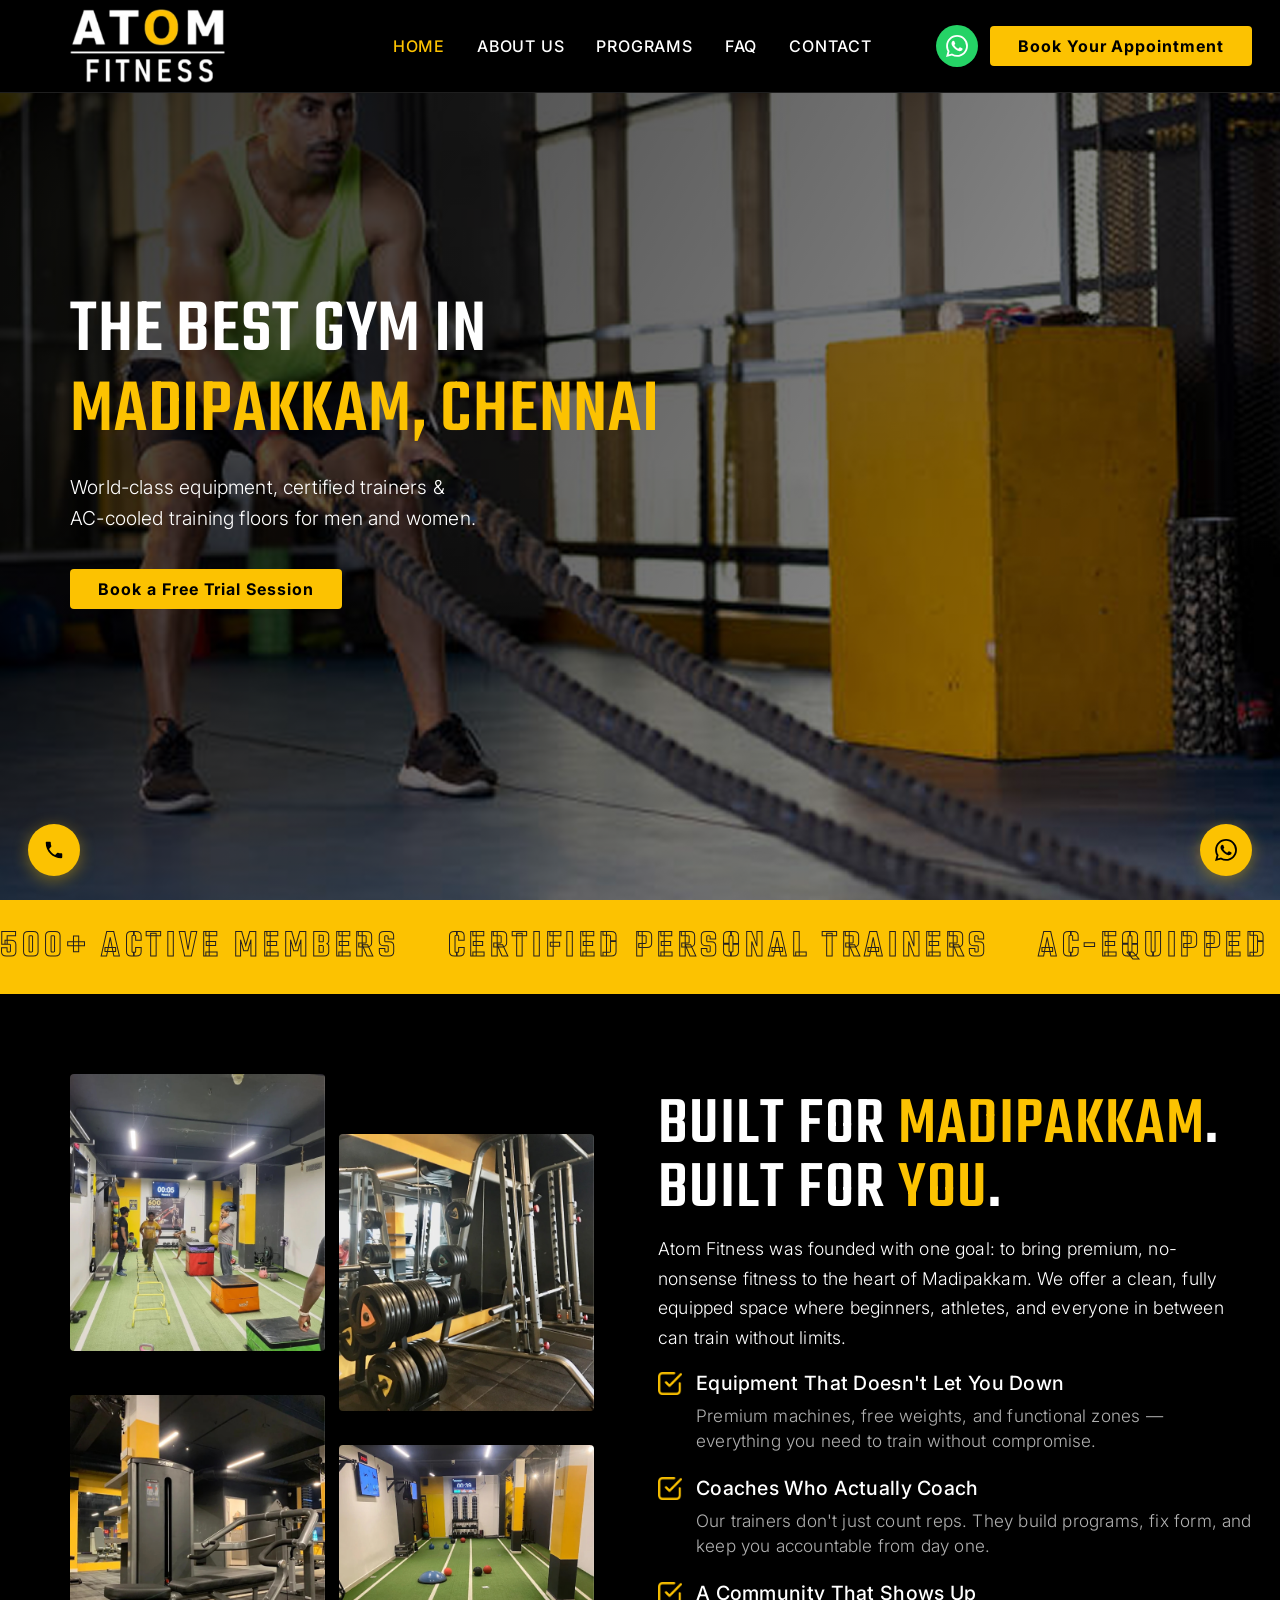
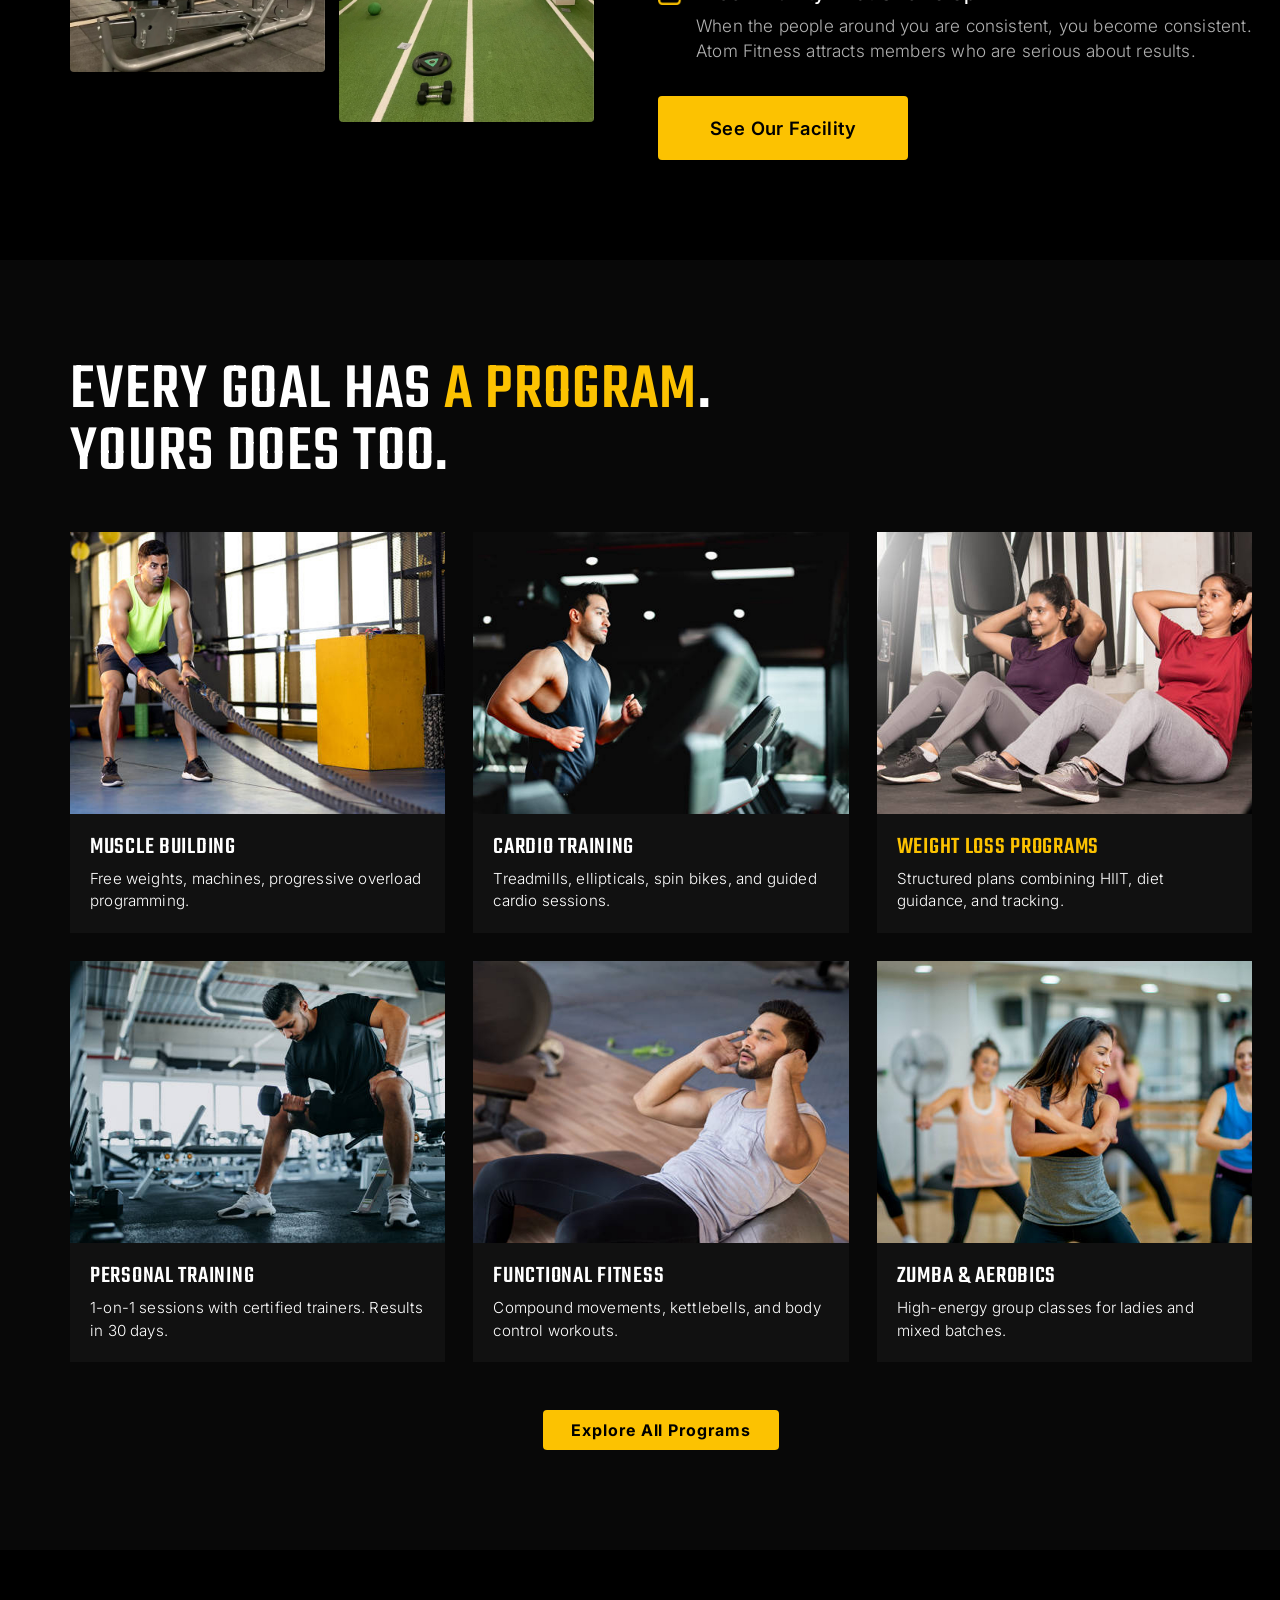
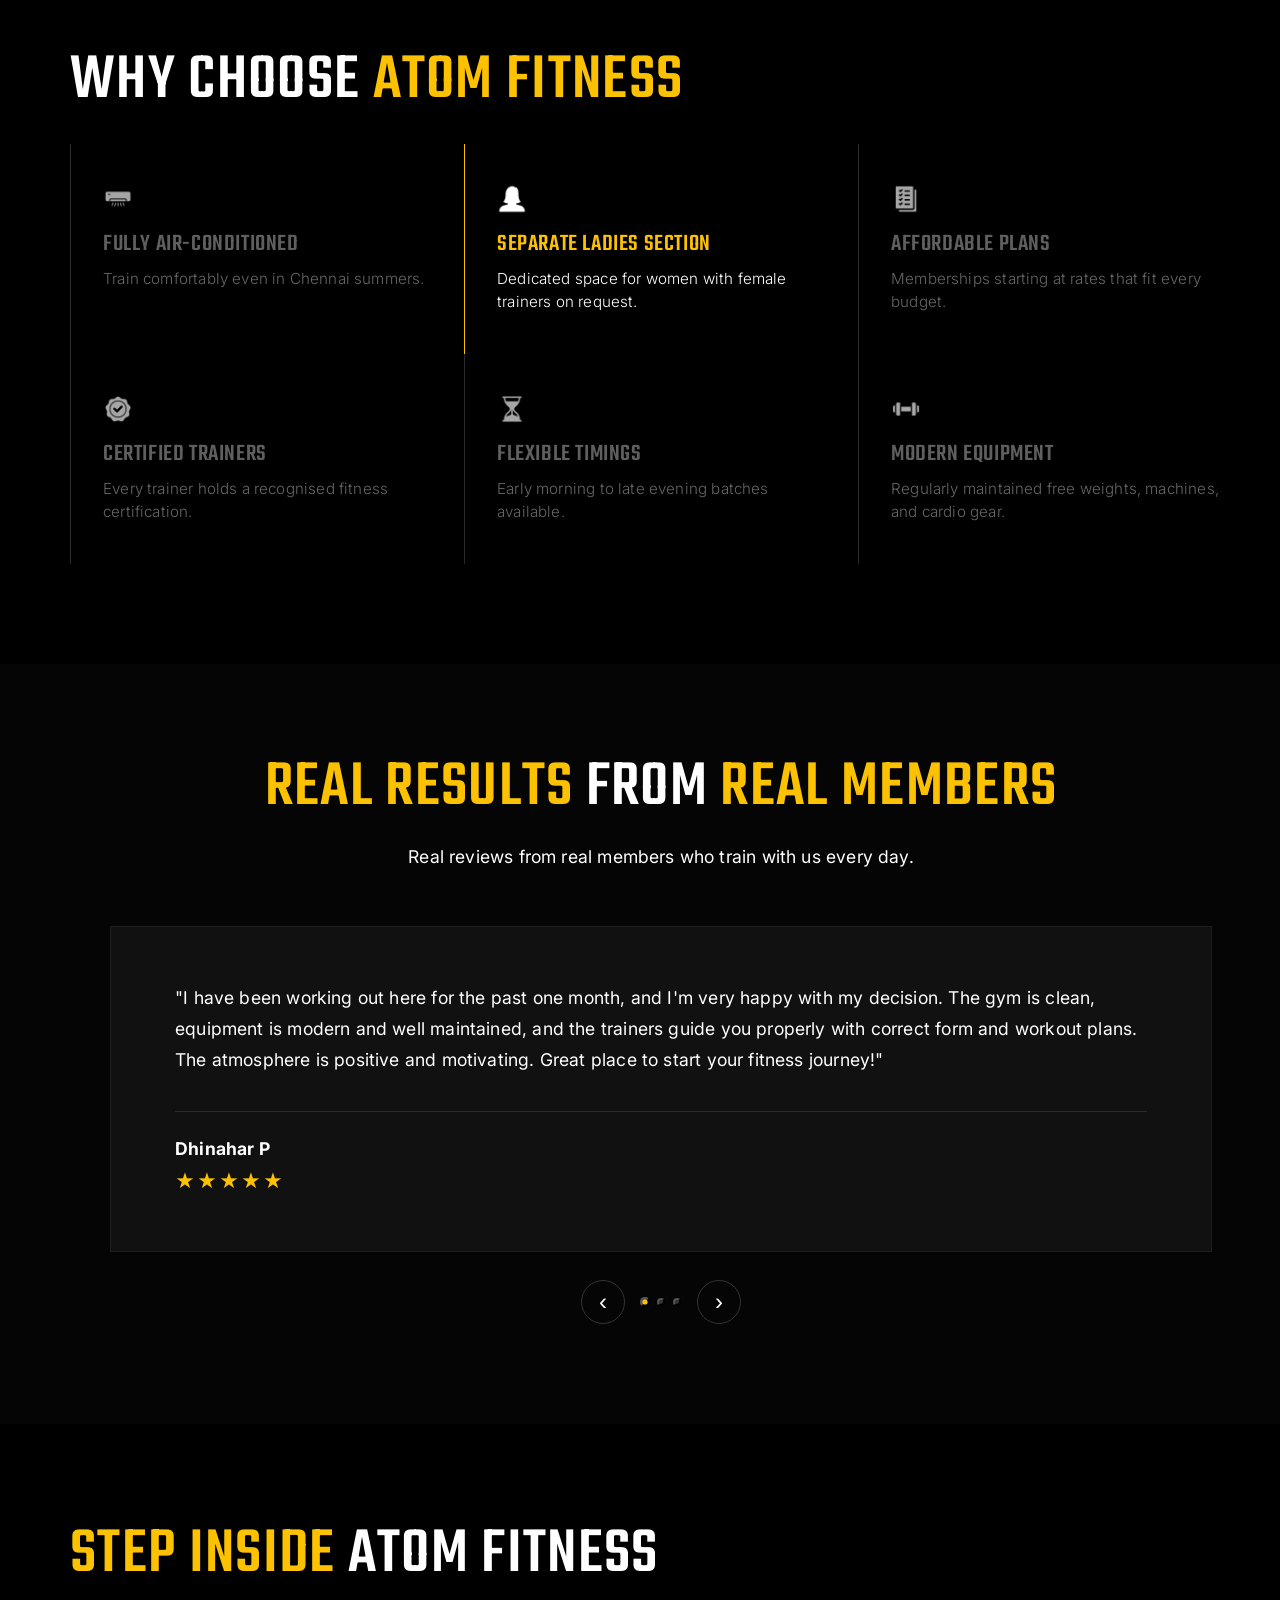
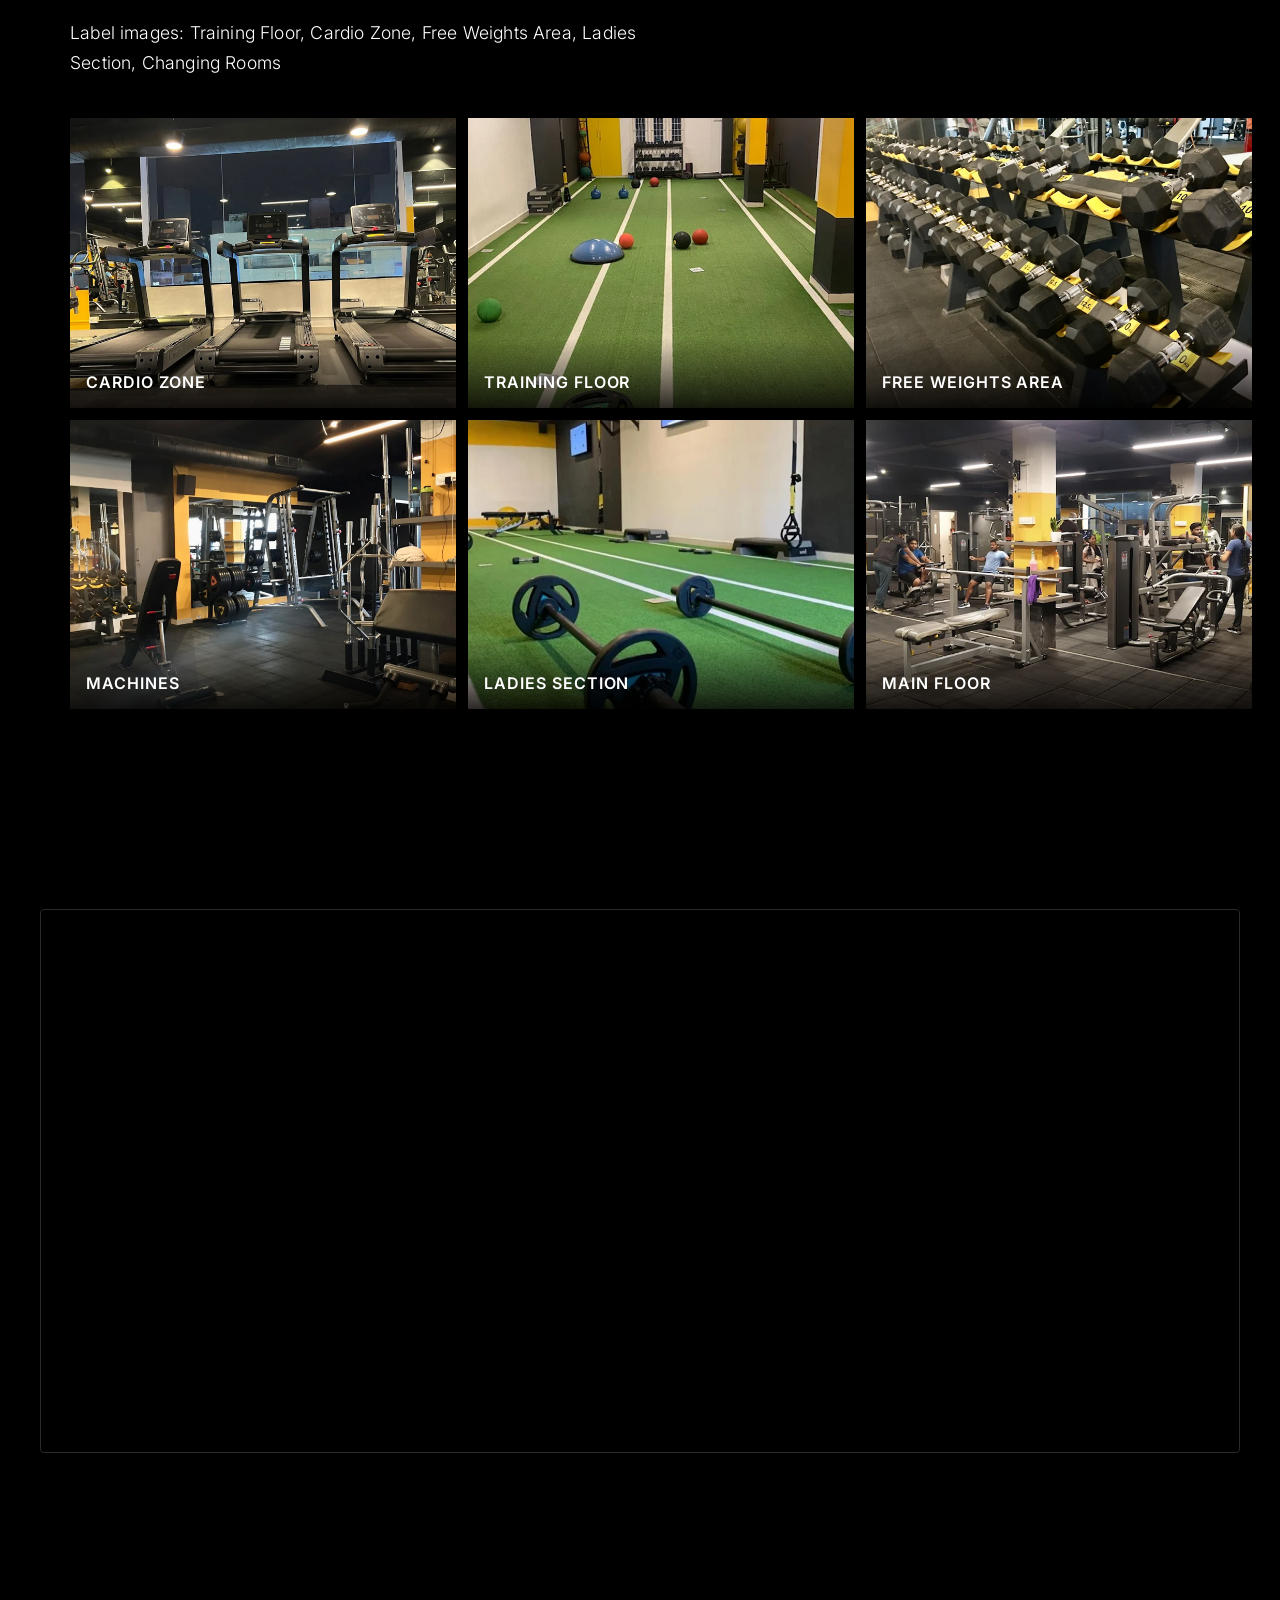
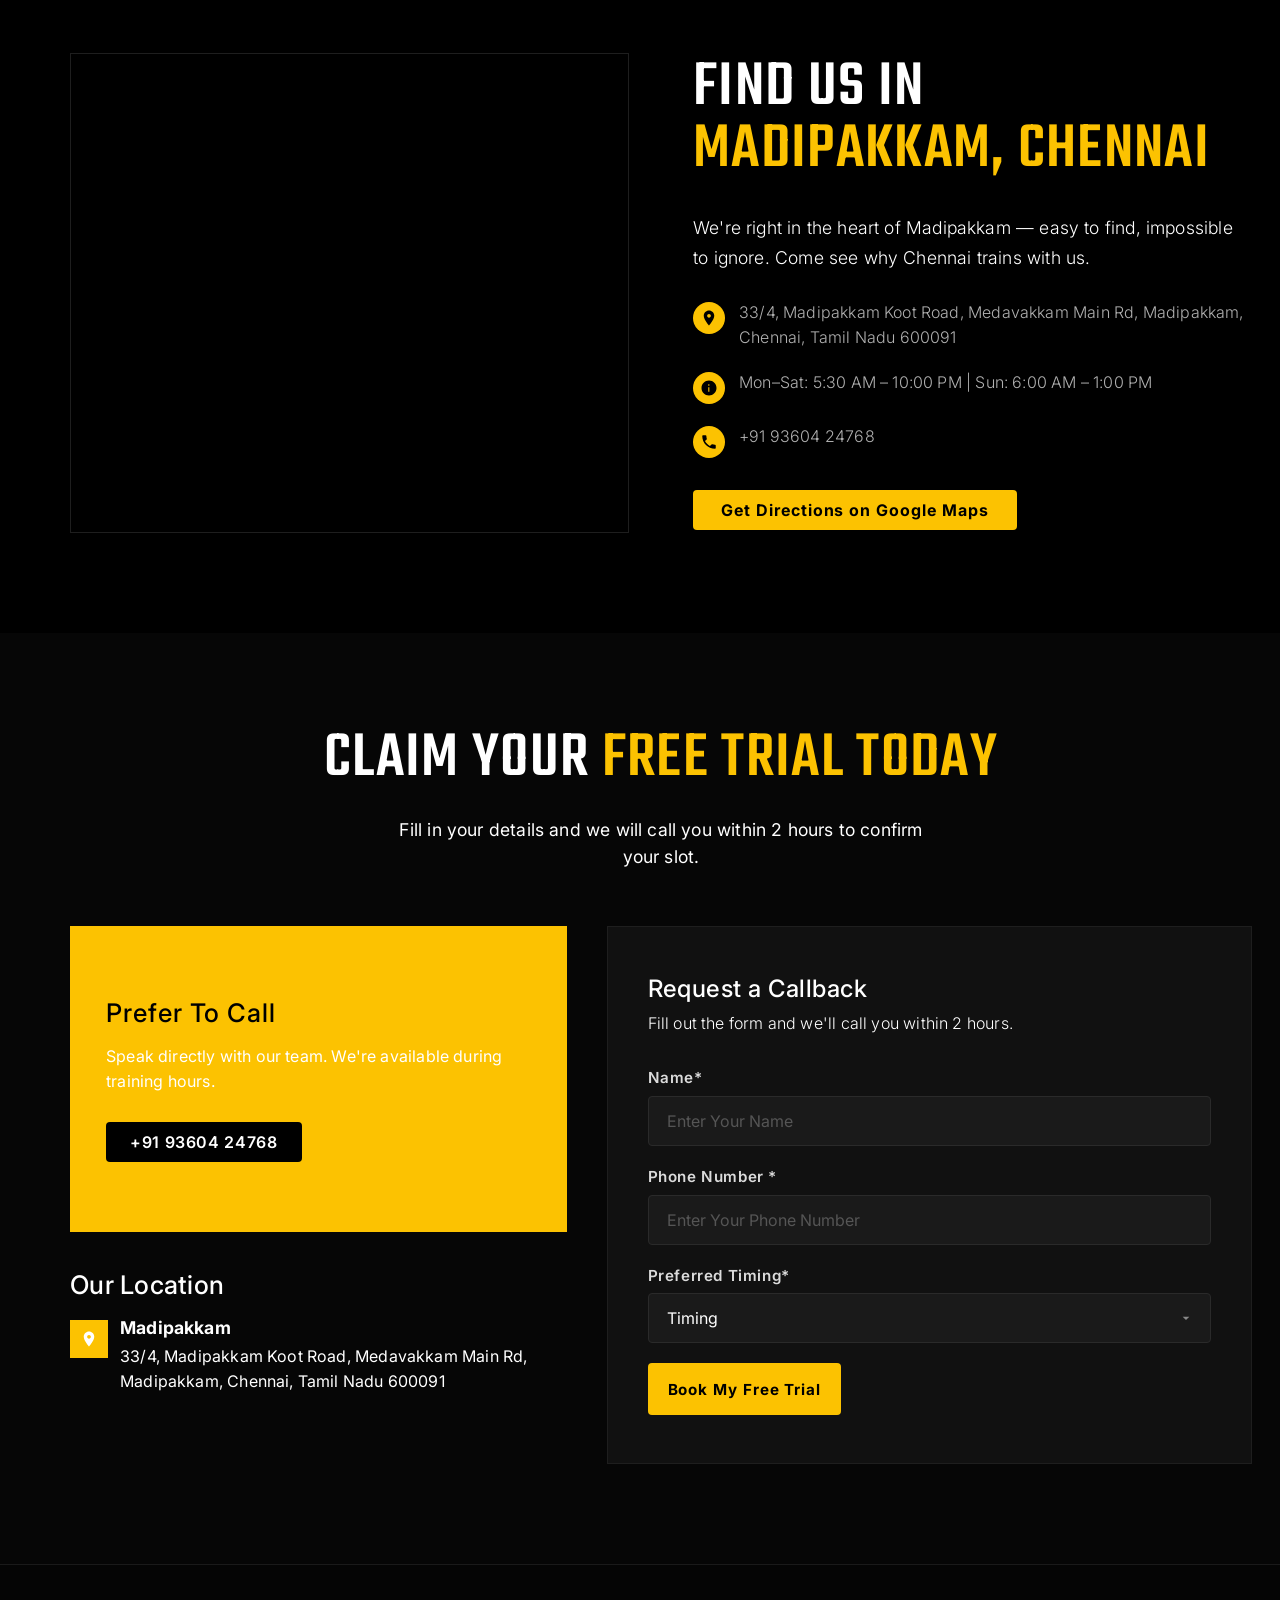
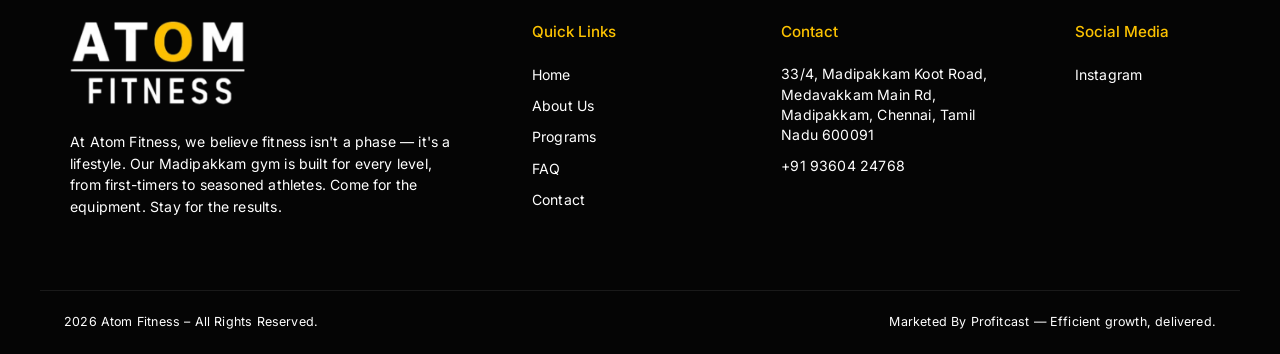
==== commit 95082a36: "Finalize responsive, logo, footer, and contact updates" ====
--- a/index.html
+++ b/index.html
@@ -17,9 +17,8 @@
   ============================================================ -->
   <header id="navbar">
     <div class="nav-inner">
-      <a href="#home" class="logo">
-        <span class="logo-atom">ATOM</span>
-        <span class="logo-fitness">FITNESS</span>
+      <a href="#home" class="logo" aria-label="Atom Fitness">
+        <img src="assets/Logo.png" alt="Atom Fitness Logo" />
       </a>
 
       <nav class="nav-links">
@@ -566,7 +565,7 @@
 
     <div class="footer-bottom">
       <span>2026 Atom Fitness – All Rights Reserved.</span>
-      <span>Marketed By Profitcast — Efficient growth, delivered.</span>
+      <span>Marketed By <a href="https://www.profitcast.com" target="_blank">Profitcast</a> — Efficient growth, delivered.</span>
     </div>
   </footer>
 
--- a/style.css
+++ b/style.css
@@ -27,8 +27,6 @@
   line-height: 1.5;
   letter-spacing: 0.01em;
 }
-.logo-atom,
-.logo-fitness,
 h1, h2, h3, h4, h5, h6,
 .section-title,
 .hero-title,
@@ -217,31 +215,14 @@
 
 /* Logo */
 .logo {
-  display: flex;
-  flex-direction: column;
-  line-height: 1;
-  gap: 0;
-}
-.logo-atom {
-  font-size: 2.2rem;
-  font-weight: 500;
-  letter-spacing: 0.08em;
-  color: var(--white);
-  position: relative;
-}
-.logo-atom::after {
-  content: '';
-  display: block;
-  height: 2px;
-  background: var(--secondary);
-  margin-top: 2px;
-}
-.logo-fitness {
-  font-size: 1.1rem;
-  font-weight: 500;
-  letter-spacing: 0.22em;
-  color: var(--white);
-  margin-top: 2px;
+  display: inline-flex;
+  align-items: center;
+  width: 155px;
+}
+.logo img {
+  width: 100%;
+  height: auto;
+  object-fit: contain;
 }
 
 /* Nav links */
@@ -1124,16 +1105,16 @@
   gap: 10px;
 }
 
-.footer-links h5,
-.footer-contact h5,
-.footer-social h5 {
+.footer .footer-links h5,
+.footer .footer-contact h5,
+.footer .footer-social h5 {
   font-family: var(--font-body);
   font-size: 0.95rem;
   font-weight: 700;
   letter-spacing: 0;
   text-transform: none;
   margin-bottom: 10px;
-  color: var(--white);
+  color: var(--secondary) !important;
 }
 
 .footer-links a,
@@ -1254,8 +1235,7 @@
 @media (max-width: 860px) {
   .nav-inner { height: 78px; padding: 0 20px; }
   .logo { margin-left: 0 !important; }
-  .logo-atom { font-size: 1.7rem; }
-  .logo-fitness { font-size: 0.88rem; }
+  .logo { width: 120px; }
   .nav-links { display: none; }
   .hamburger { display: flex; }
   .nav-actions .btn-whatsapp { display: none; }
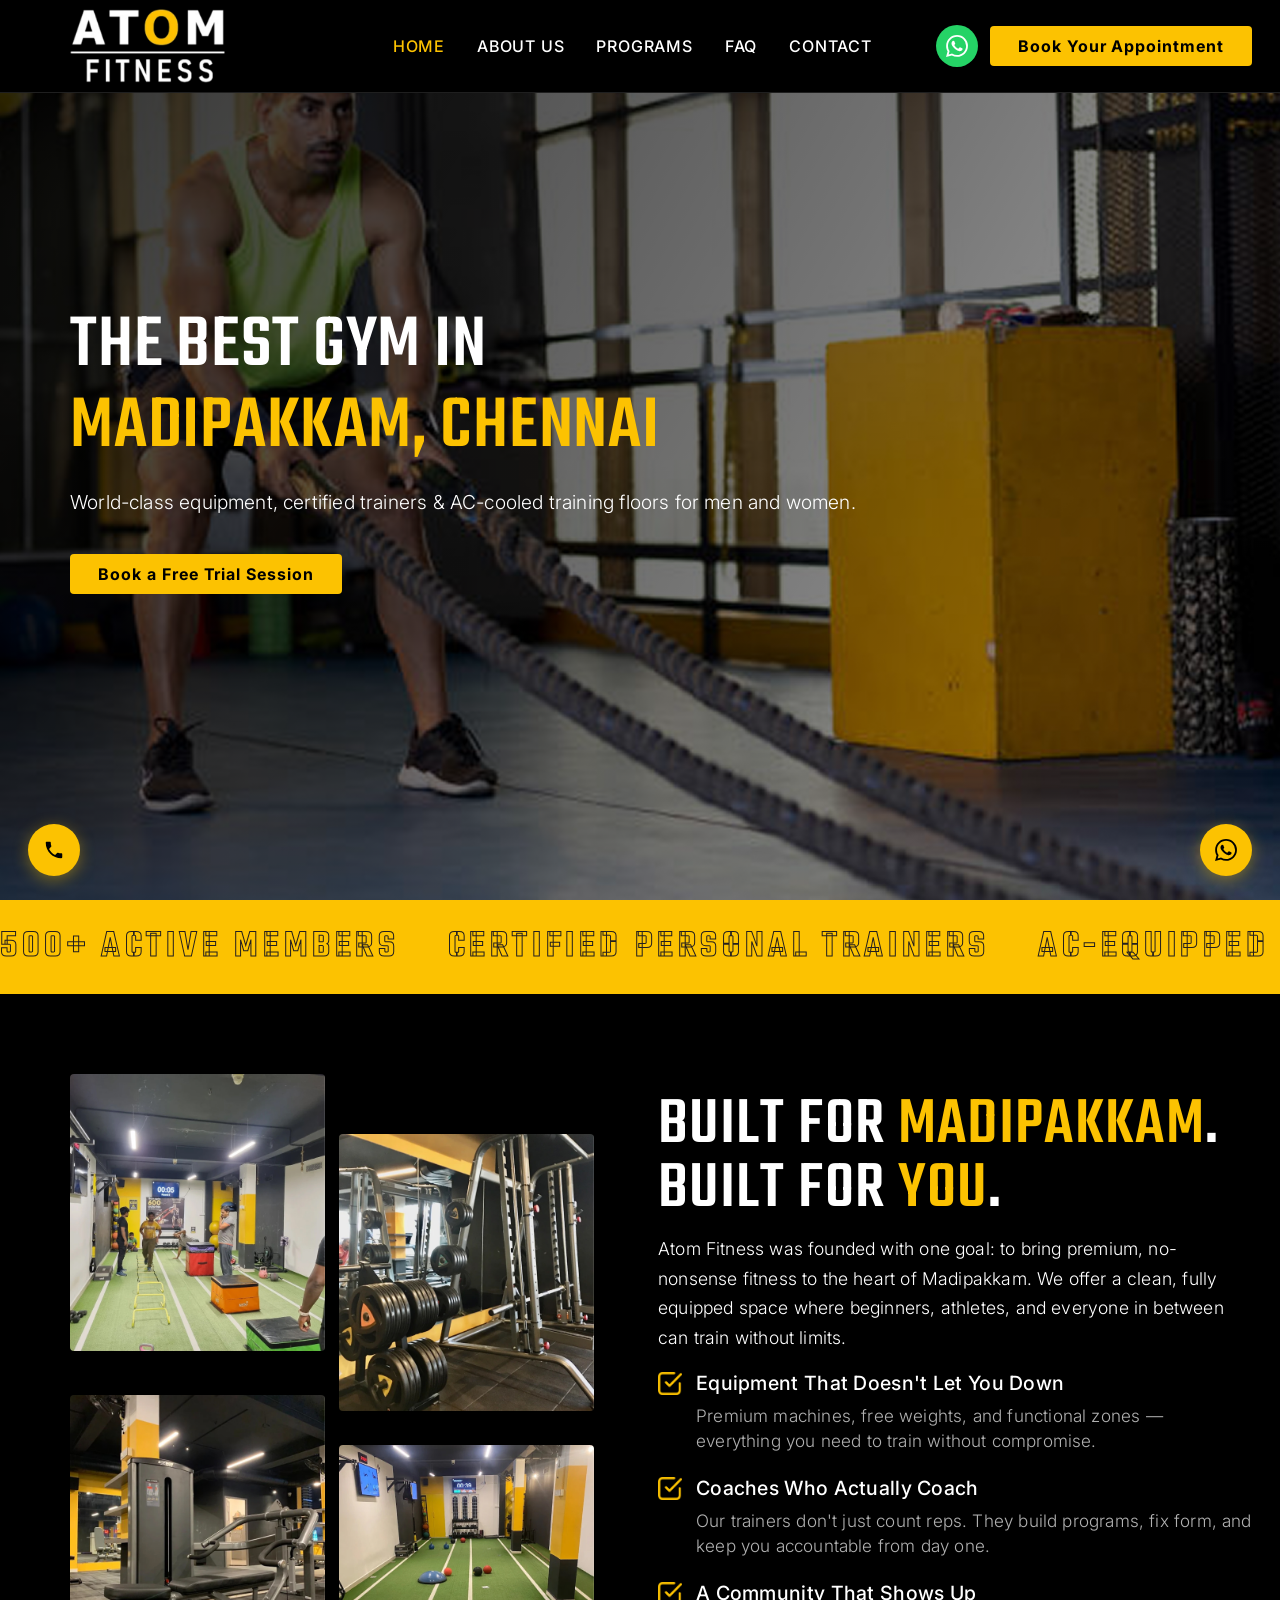
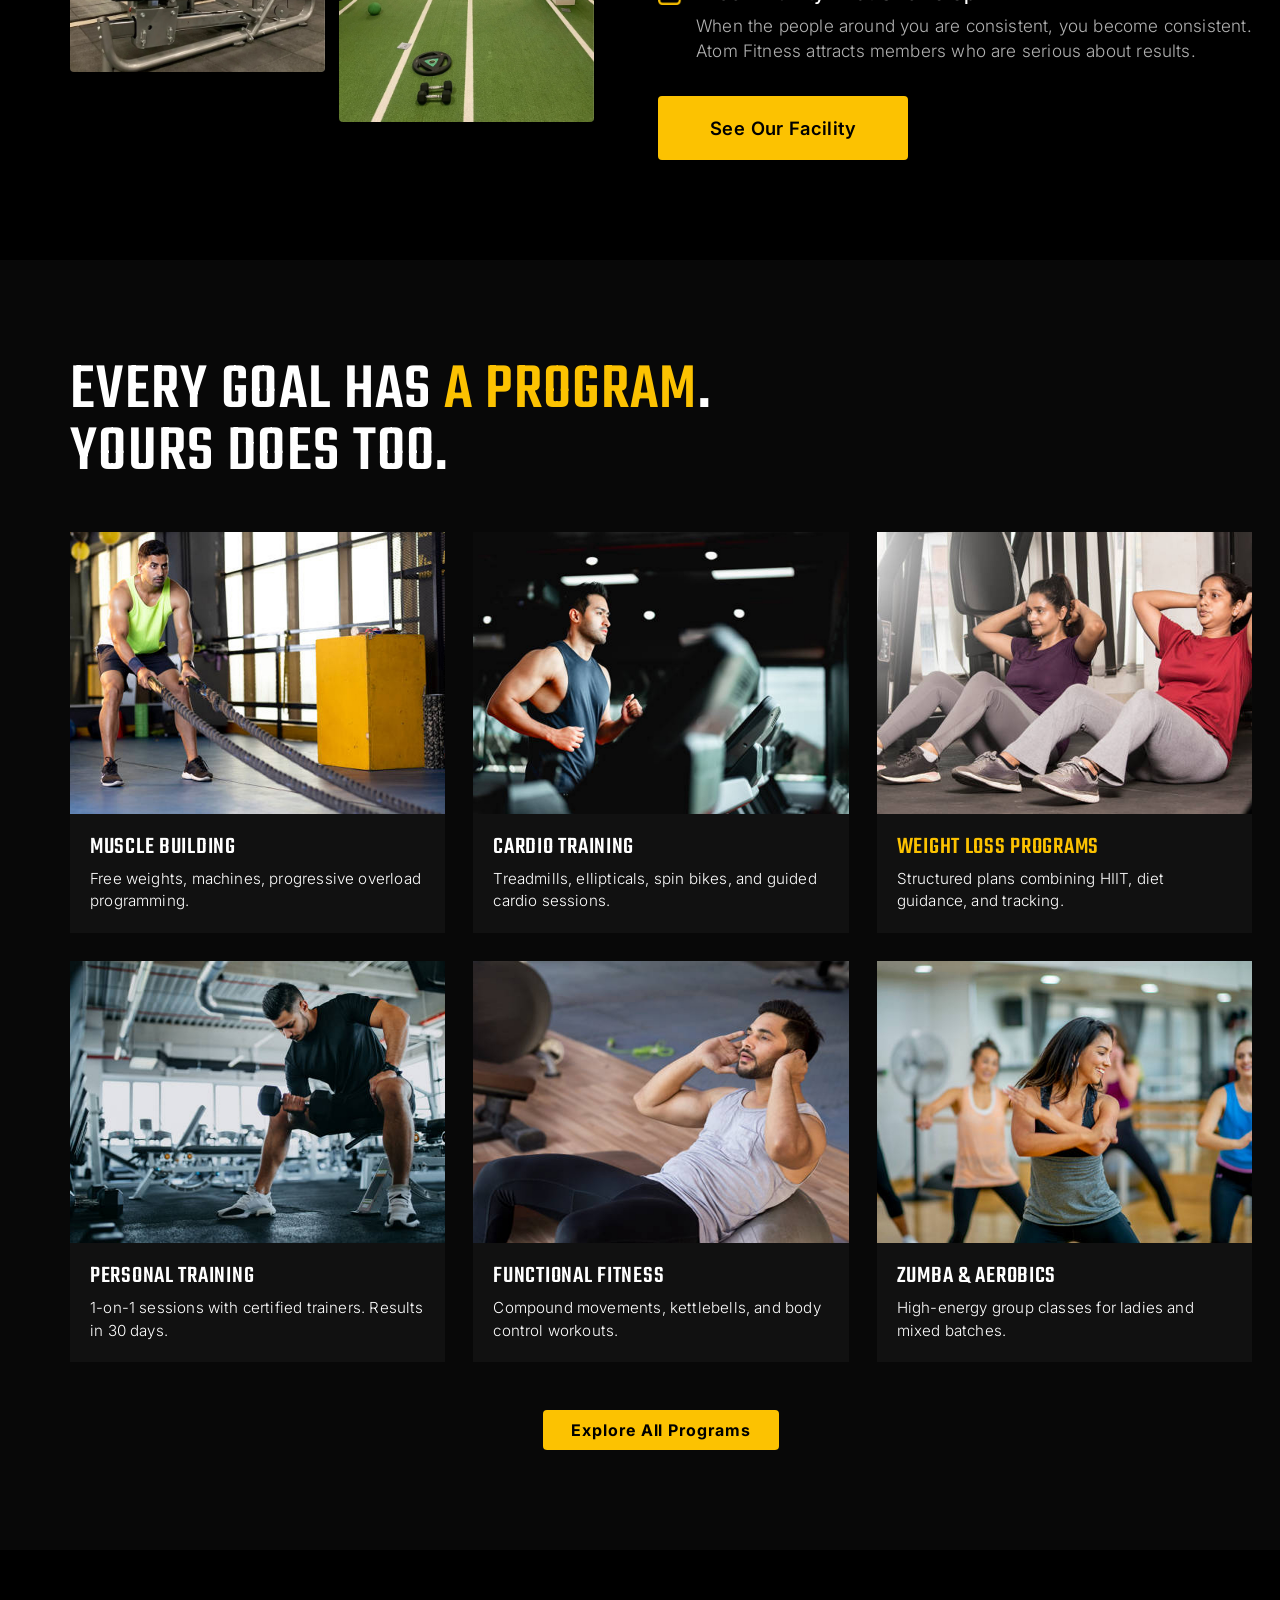
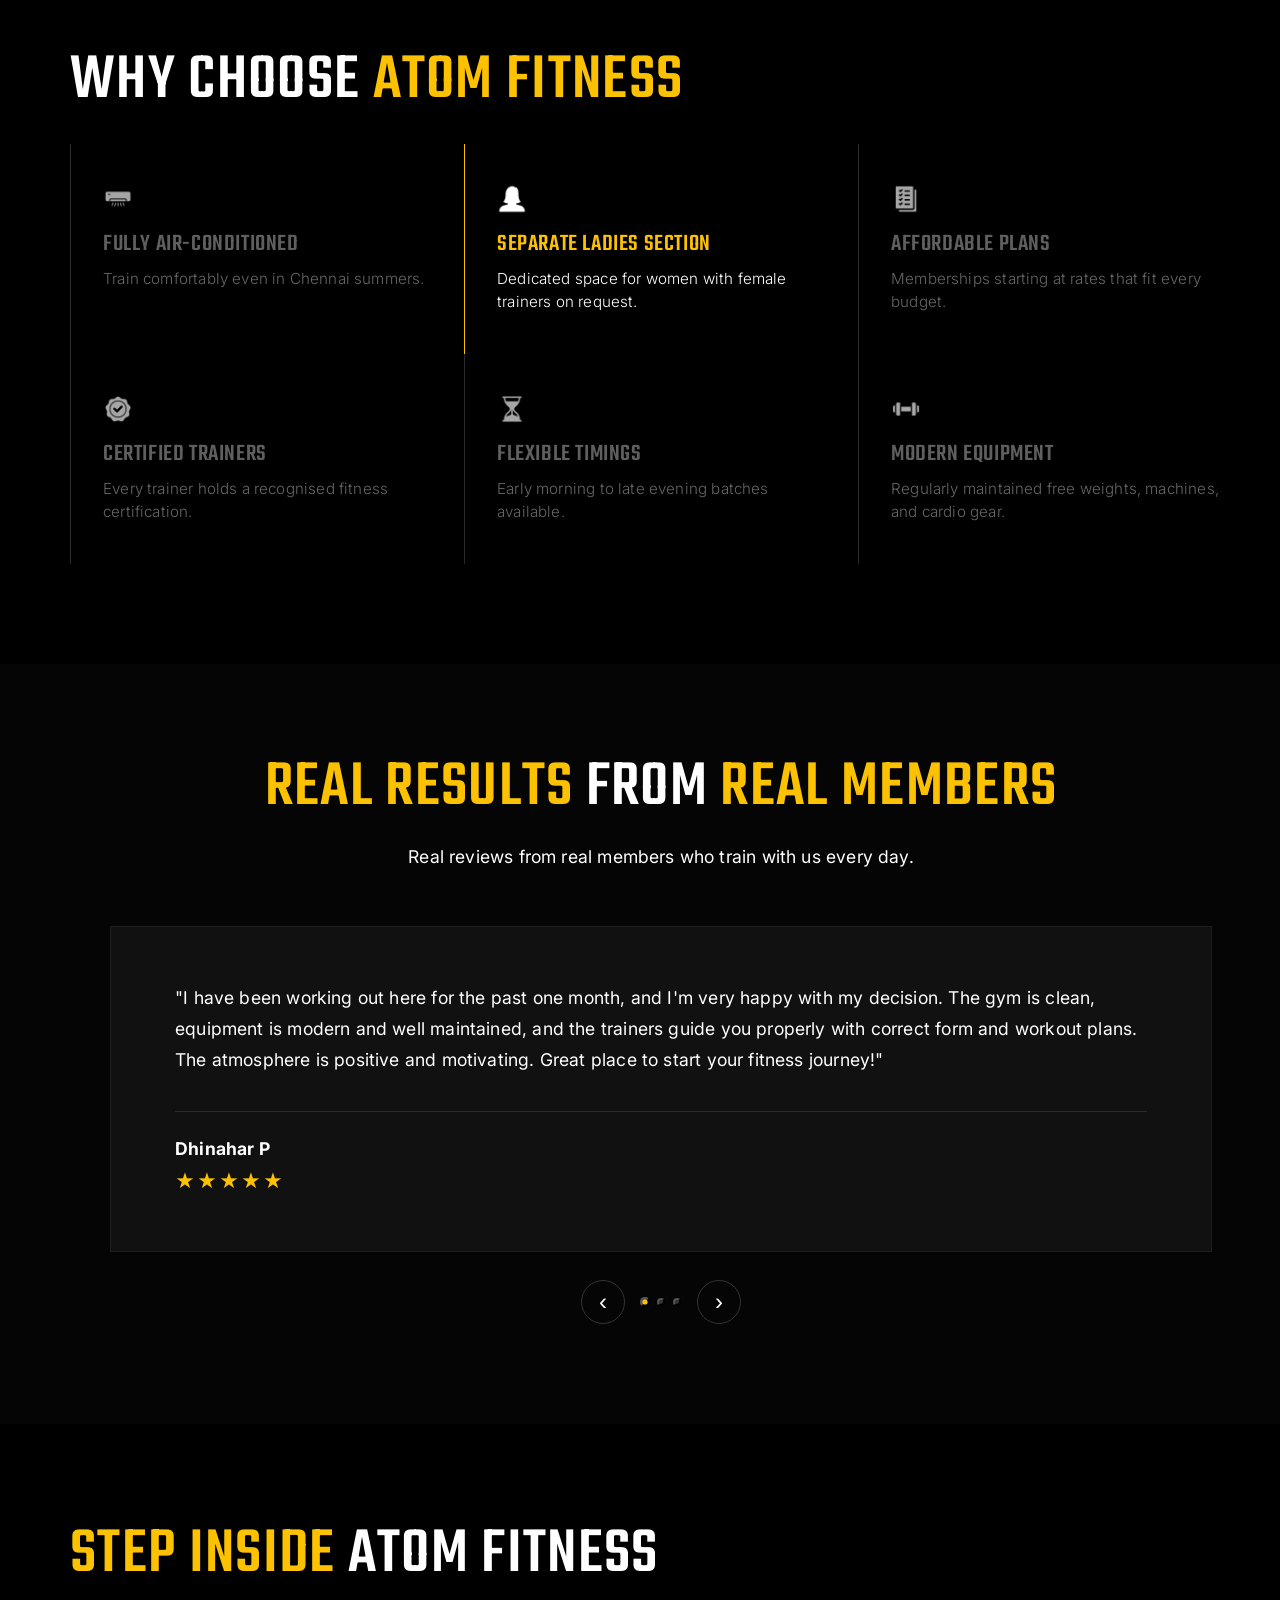
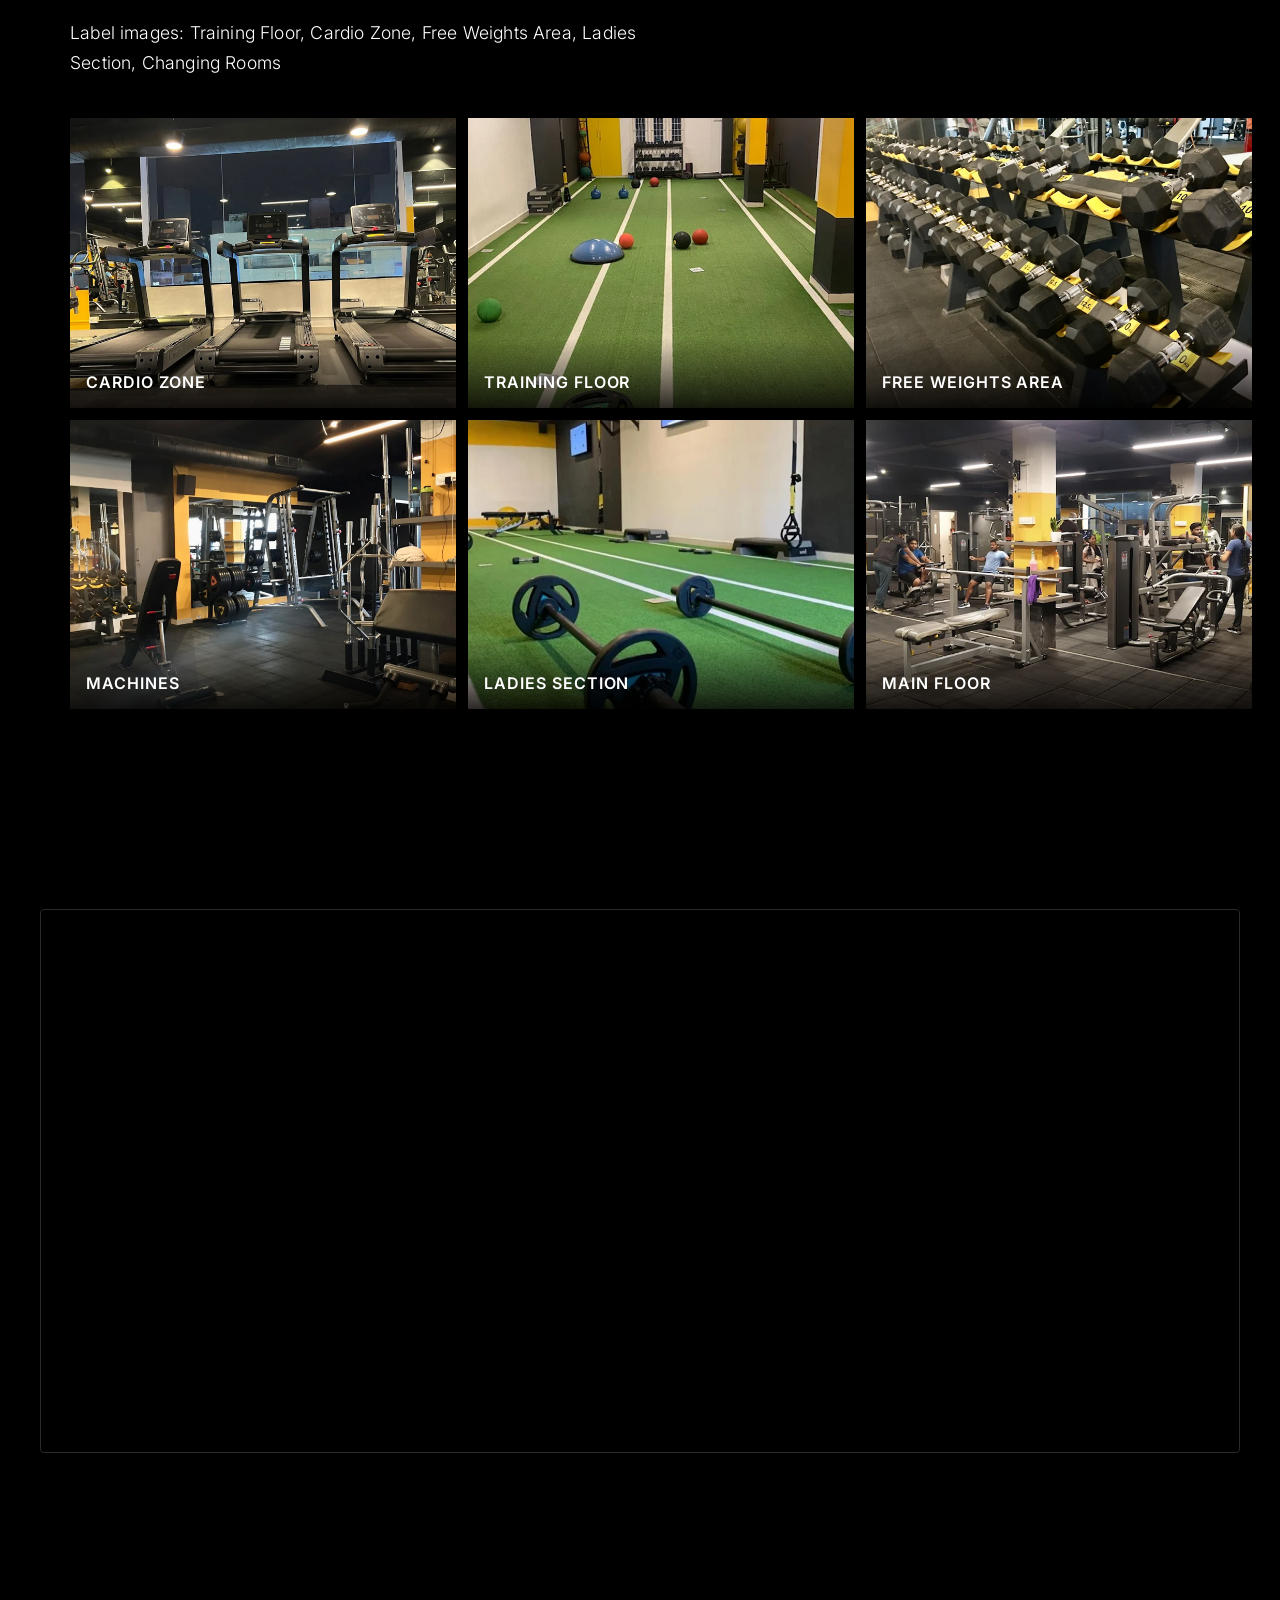
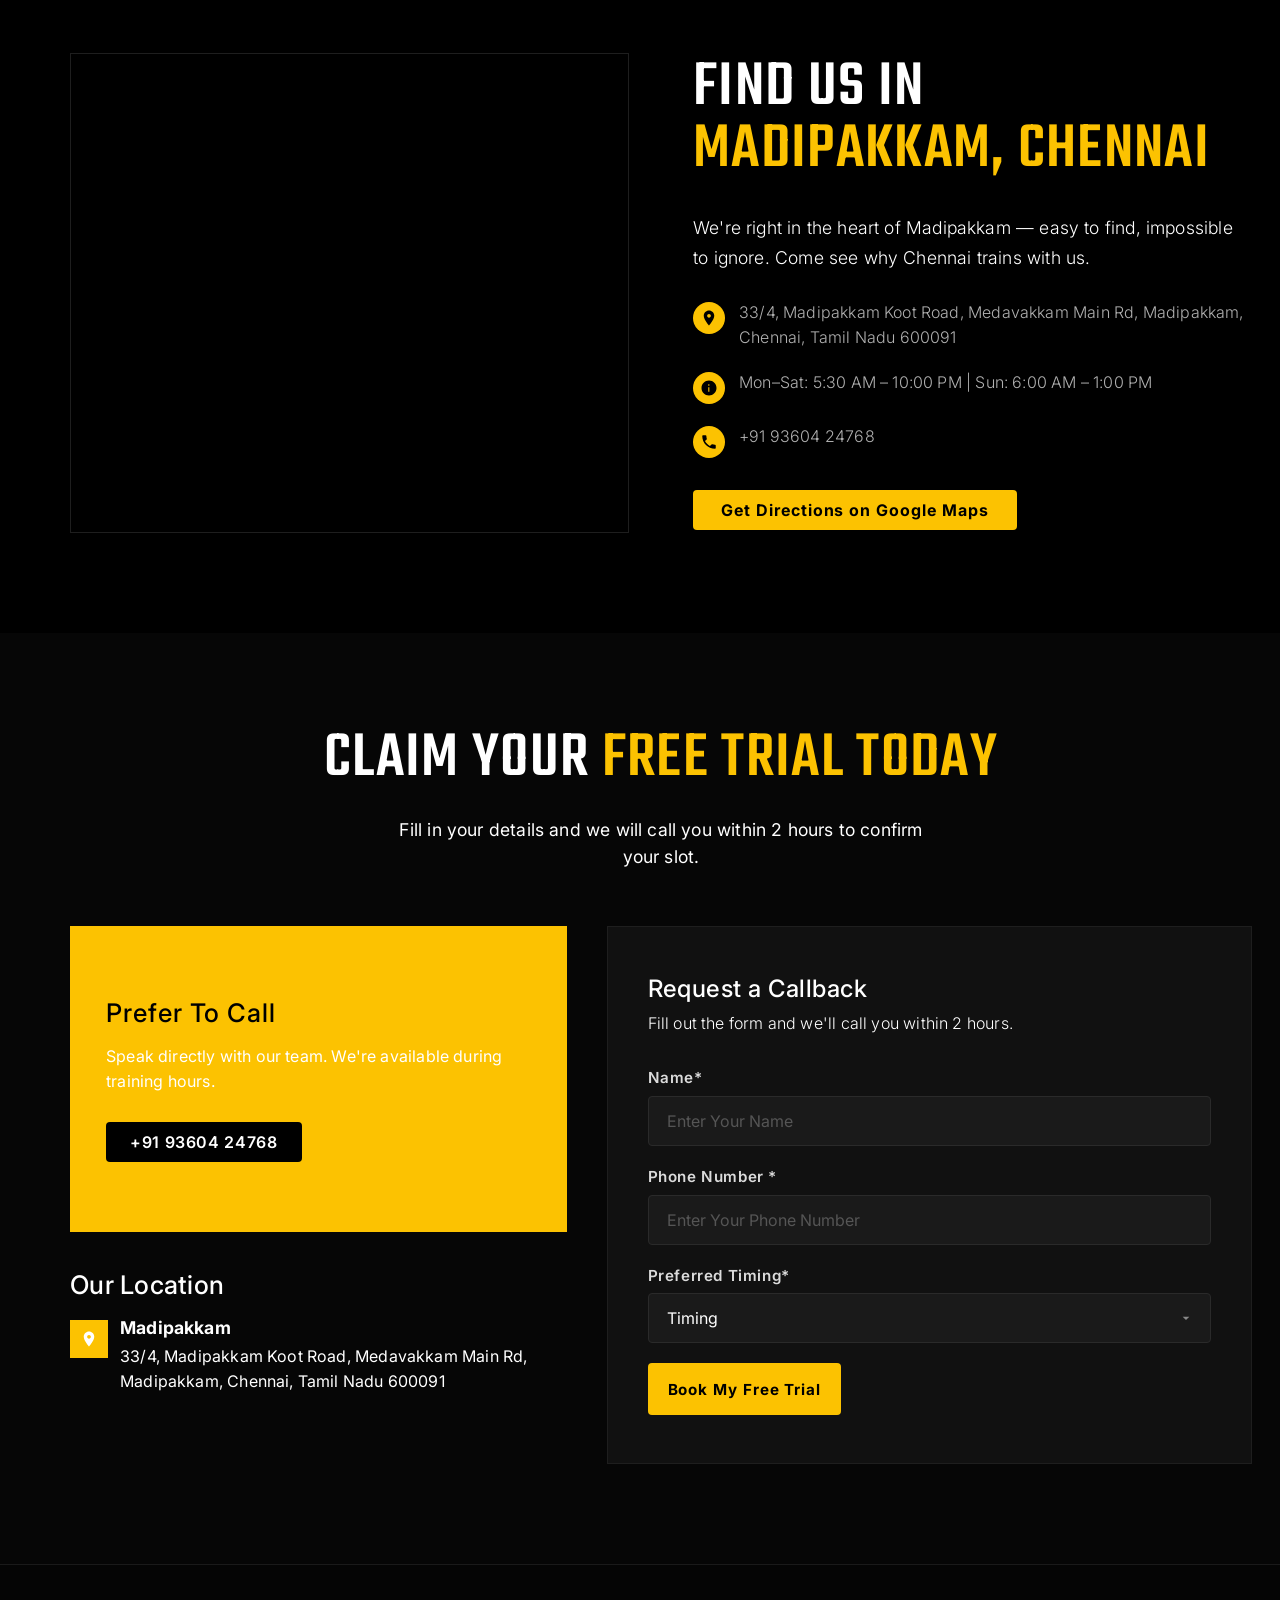
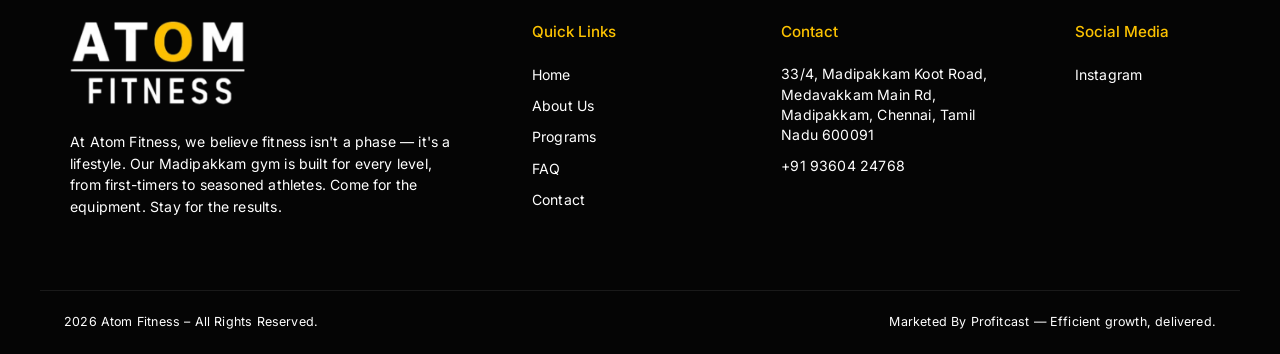
==== commit bce6fcea: "Fix mobile hero subtitle line break" ====
--- a/index.html
+++ b/index.html
@@ -67,7 +67,7 @@
         <span class="accent">MADIPAKKAM, CHENNAI</span>
       </h1>
       <p class="hero-sub animate-up delay-1">
-        World-class equipment, certified trainers &amp;<br />
+        World-class equipment, certified trainers &amp;
         AC-cooled training floors for men and women.
       </p>
       <a href="#contact" class="btn-primary animate-up delay-2">Book a Free Trial Session</a>
--- a/style.css
+++ b/style.css
@@ -1242,6 +1242,10 @@
   .nav-actions .btn-primary { display: none; }
   .about-grid { grid-template-columns: 1fr; gap: 24px; }
   .about-text { max-width: 100%; }
+  .section-about .heading-line { white-space: nowrap; }
+  .section-about .section-title { word-break: normal; }
+  .check-list strong,
+  .check-list p { overflow-wrap: anywhere; }
   .img-grid-4 img:nth-child(1),
   .img-grid-4 img:nth-child(2),
   .img-grid-4 img:nth-child(3),
@@ -1258,6 +1262,14 @@
 @media (max-width: 600px) {
   .container { padding: 0 16px; }
   .section-title { font-size: 38px; line-height: 40px; }
+  .section-programs .section-title {
+    font-size: 30px;
+    line-height: 32px;
+  }
+  .section-programs .heading-line {
+    white-space: nowrap;
+    word-break: normal;
+  }
   .hero-content { padding: 0 16px; }
   .section-hero {
     height: calc(100vh - 78px);
@@ -1269,16 +1281,17 @@
   .hero-sub { font-size: 1.05rem; }
   .hero-sub { margin-bottom: 22px; }
   .section-about .section-title {
-    font-size: 44px;
-    line-height: 46px;
+    font-size: 34px;
+    line-height: 36px;
   }
+  .section-about .heading-line { white-space: nowrap; }
   .img-grid-4 {
     grid-template-columns: 1fr;
     gap: 12px;
   }
   .img-grid-4 img { aspect-ratio: 4/3; }
   .programs-grid { grid-template-columns: 1fr; }
-  .gallery-grid { grid-template-columns: 1fr 1fr; }
+  .gallery-grid { grid-template-columns: 1fr; }
   .why-grid { grid-template-columns: 1fr; }
   .why-card { padding: 28px 20px; }
   .testimonial-card { padding: 32px 24px; }
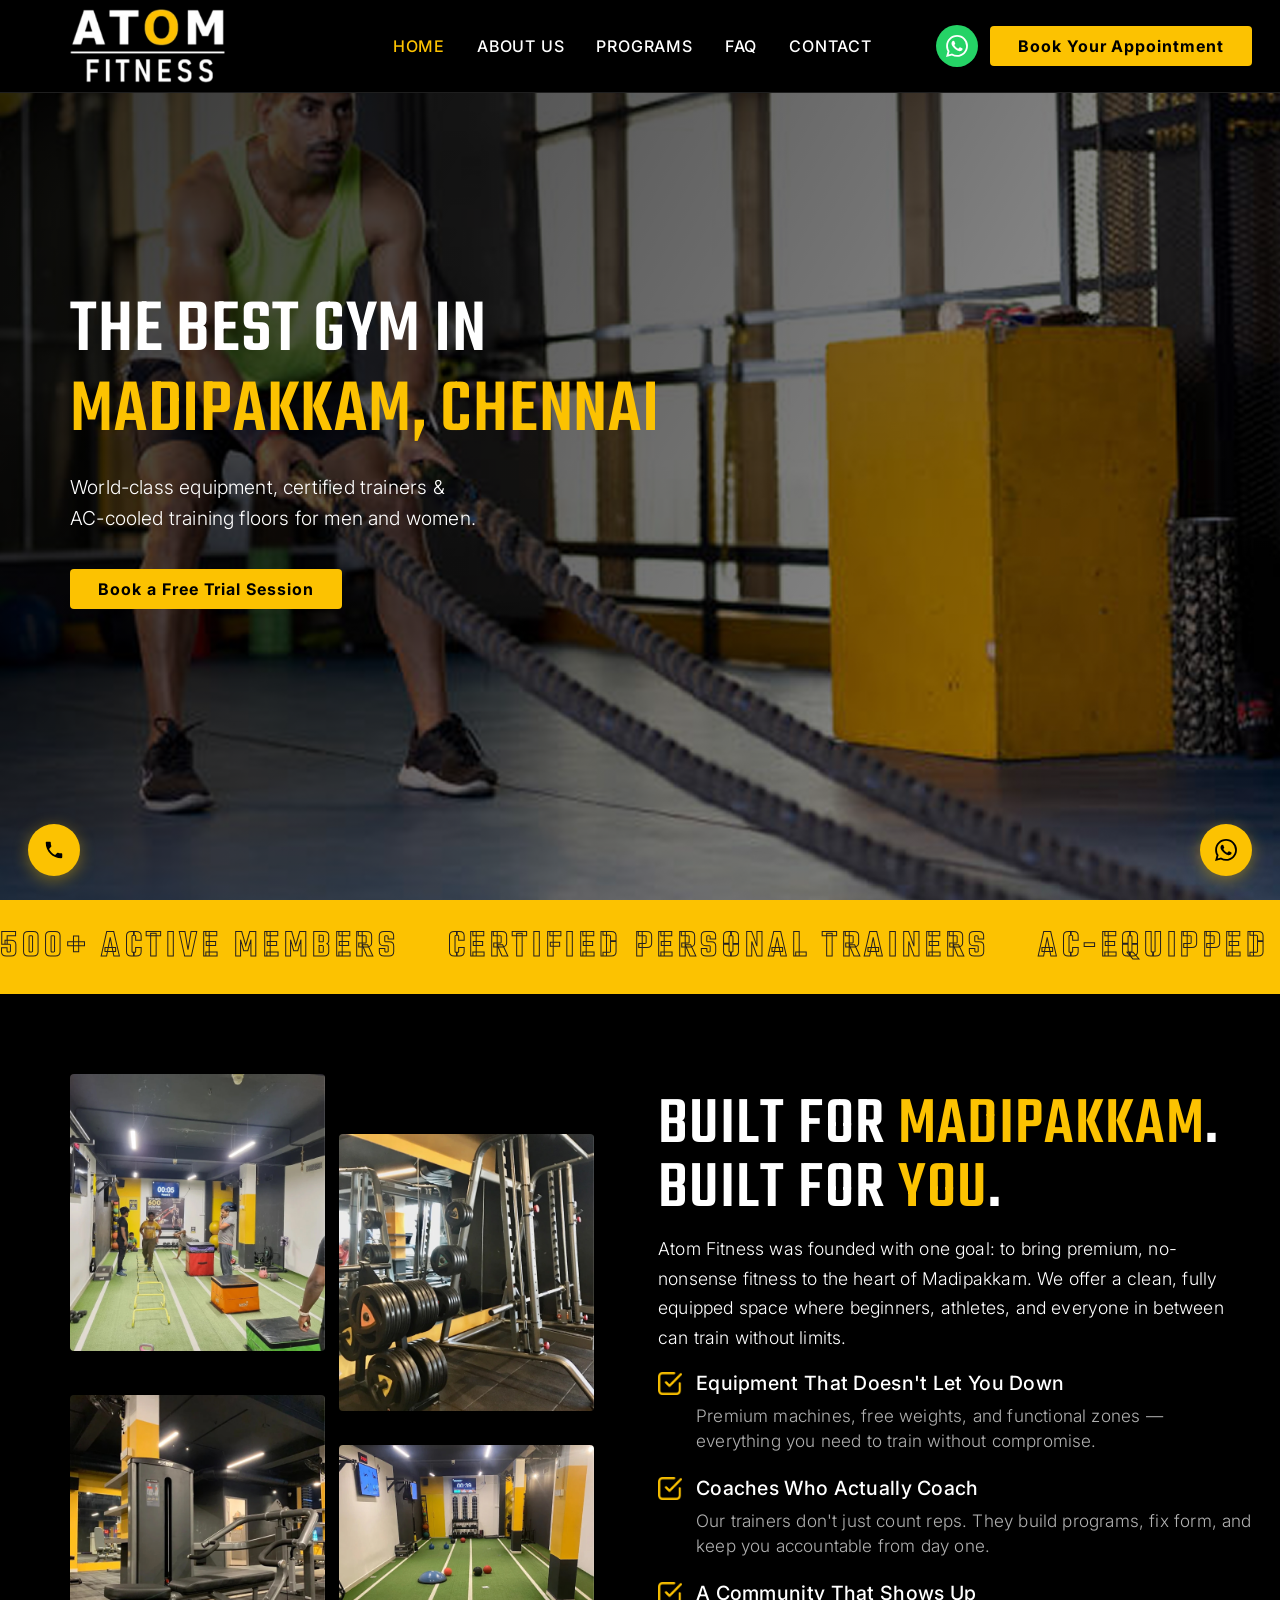
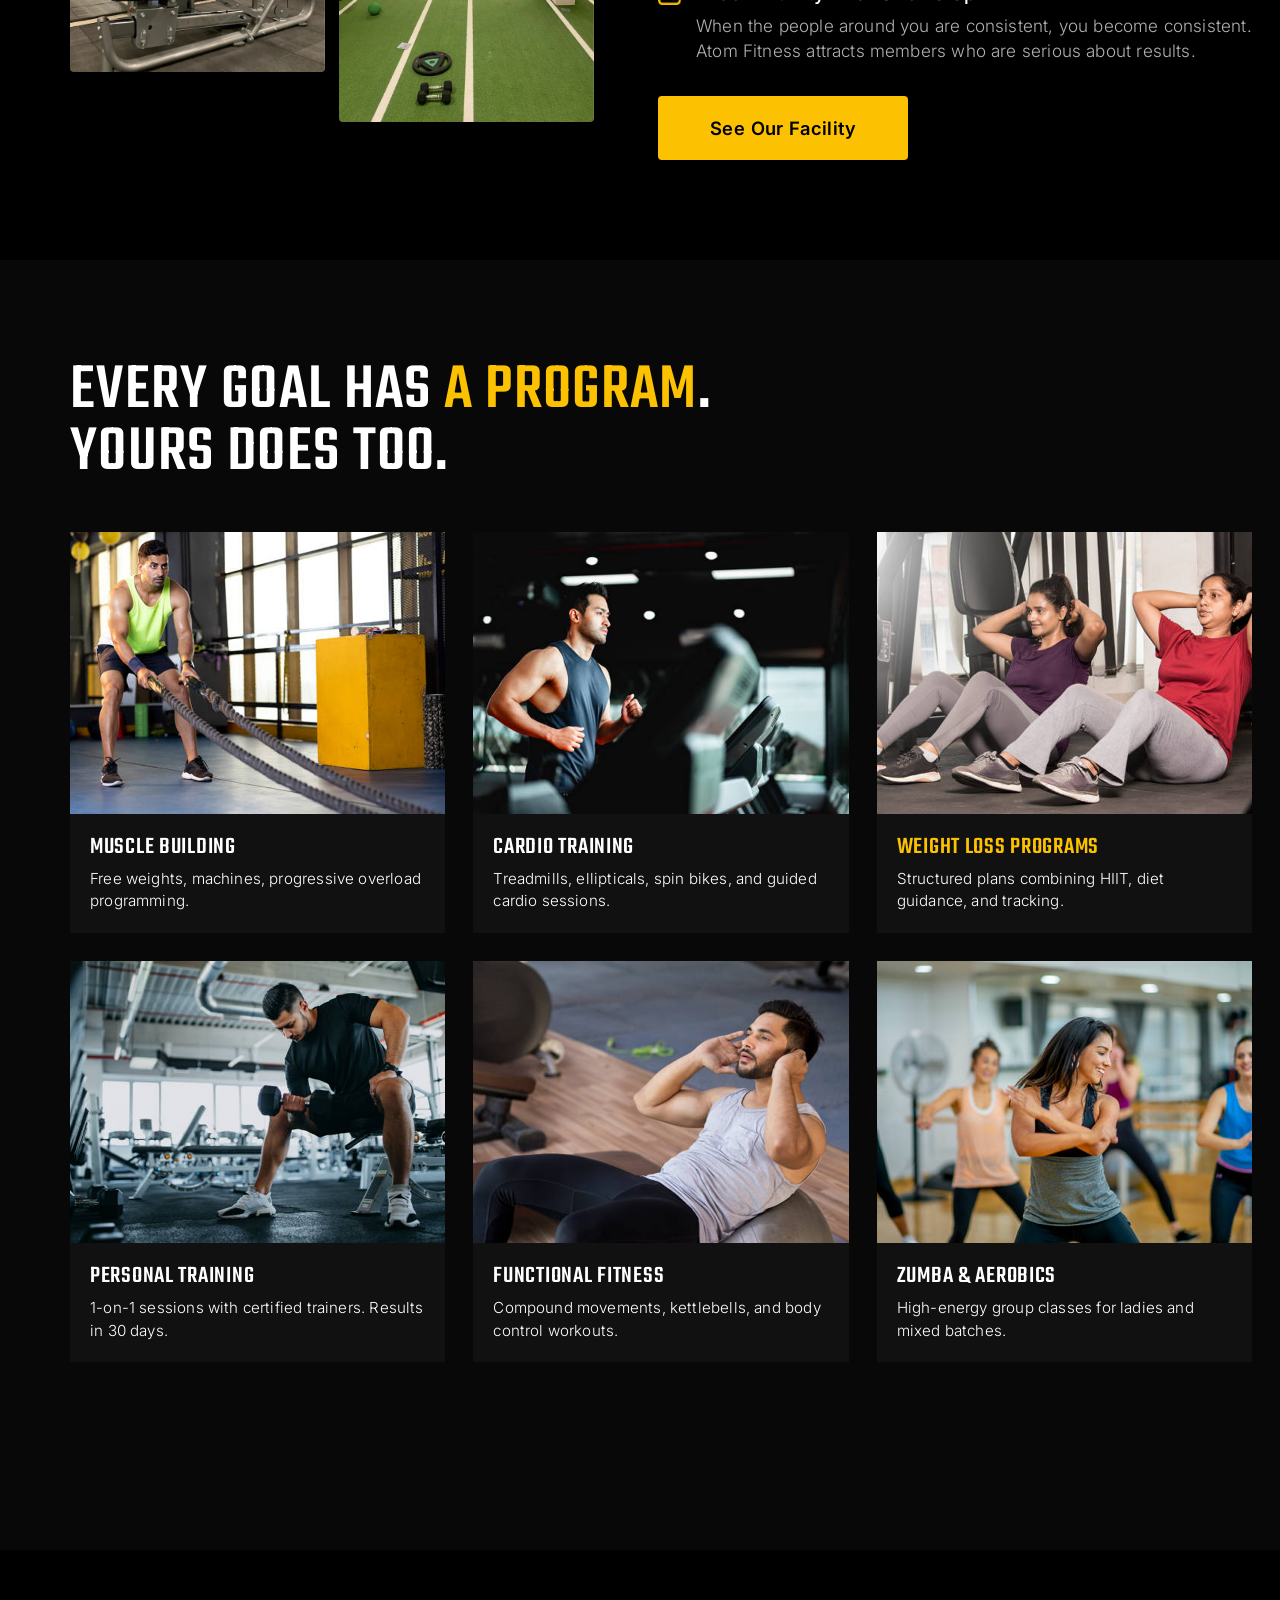
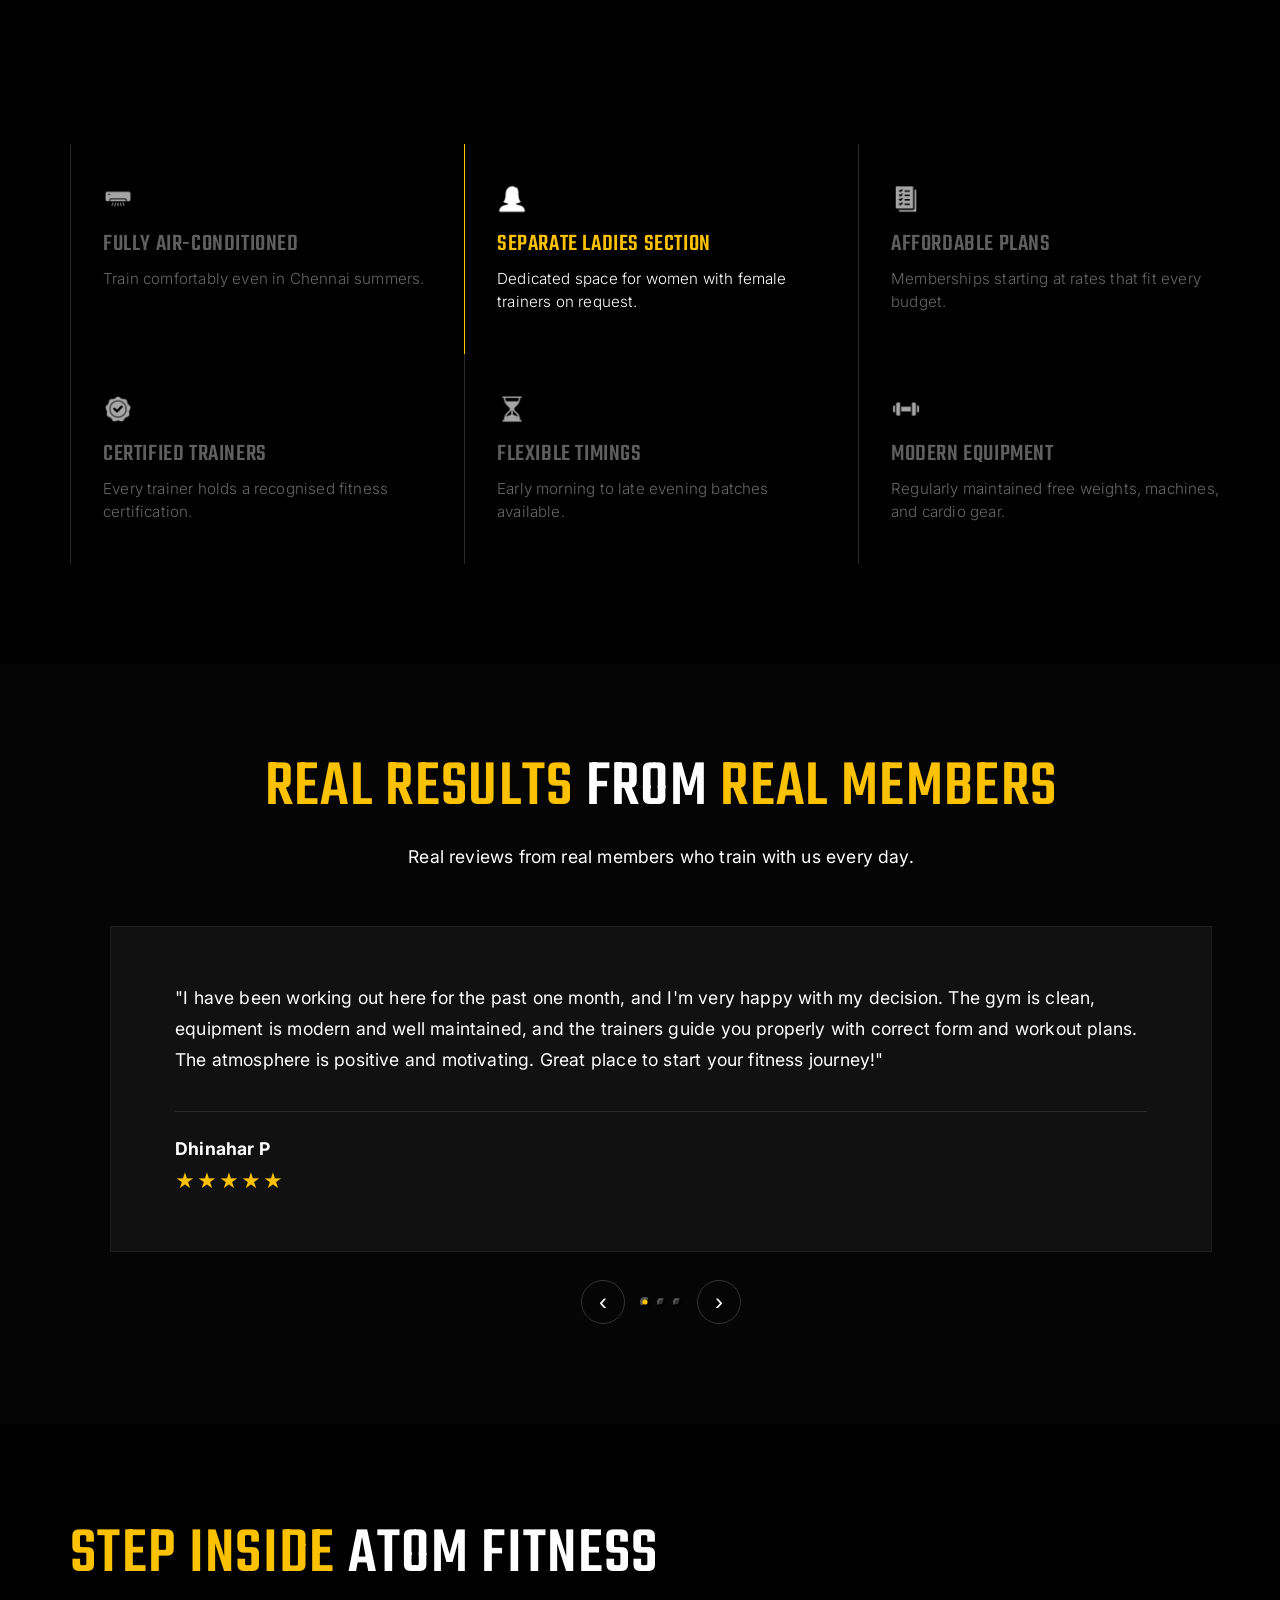
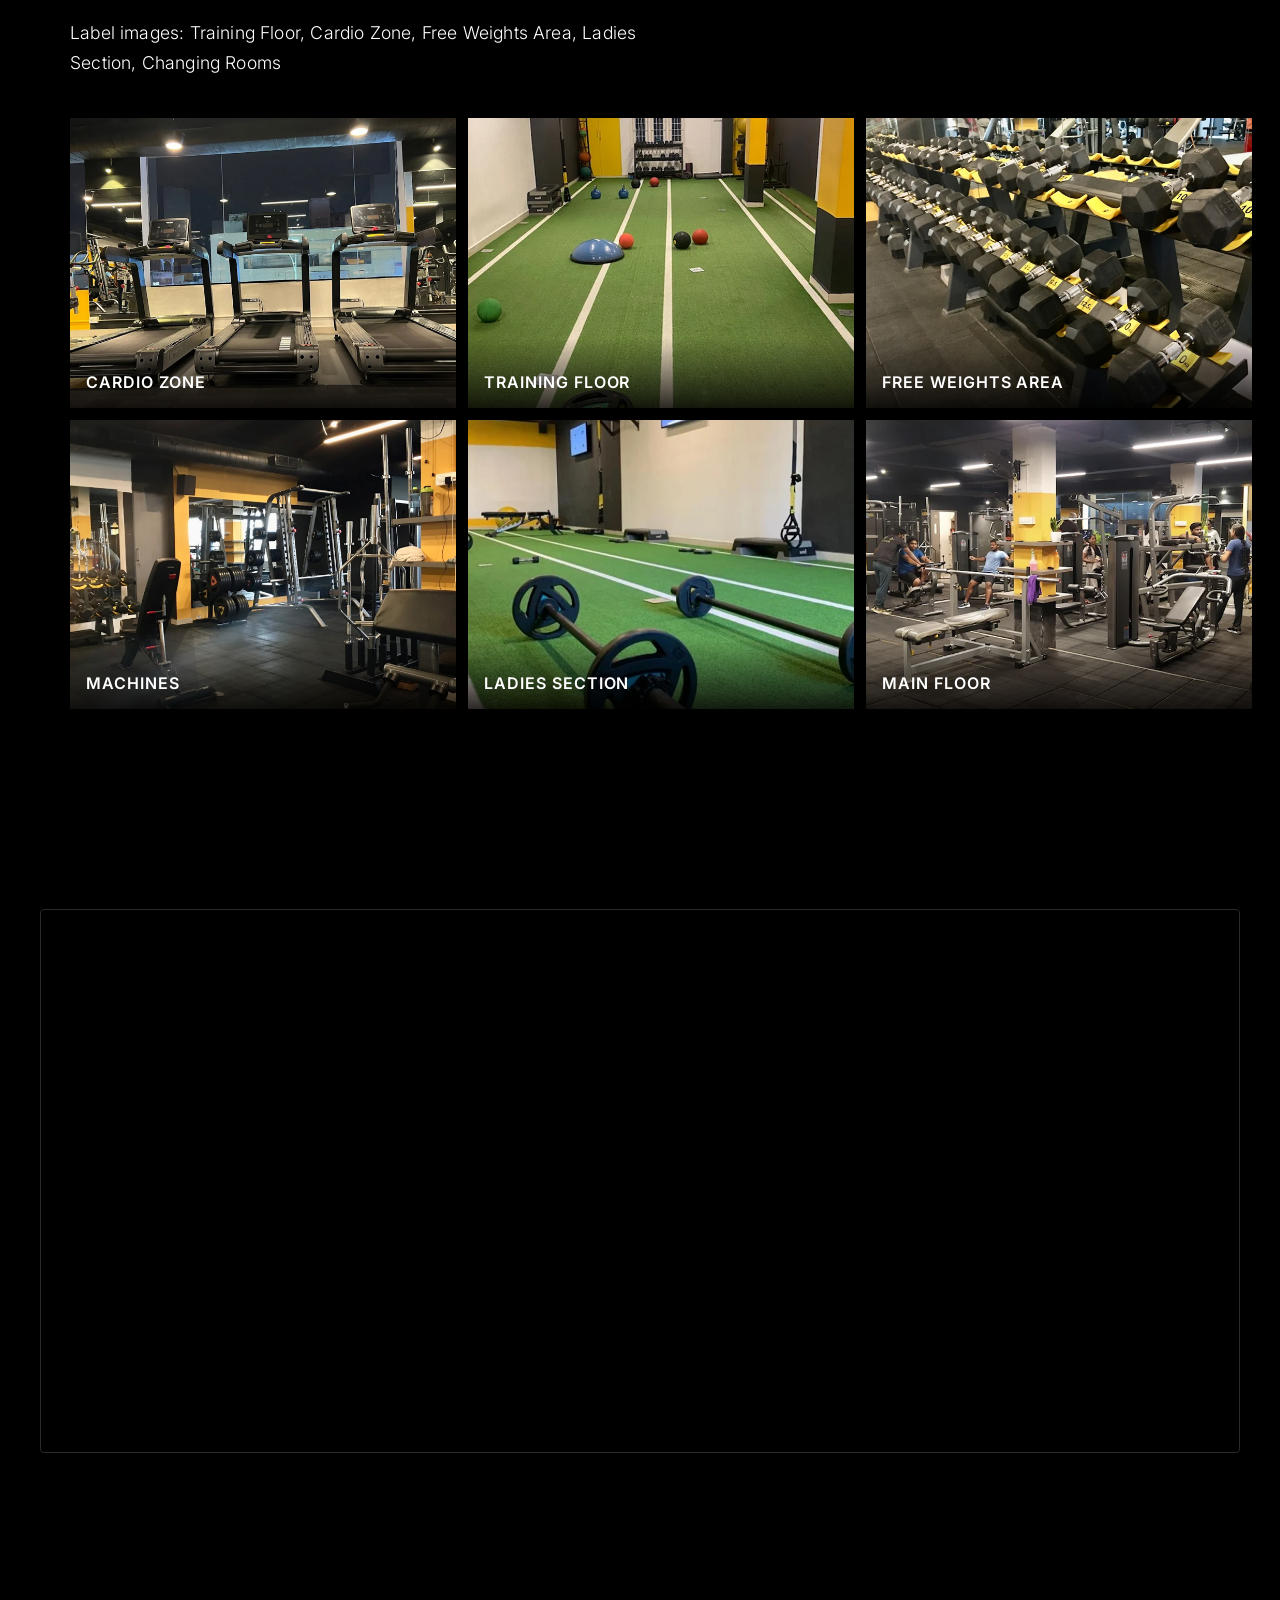
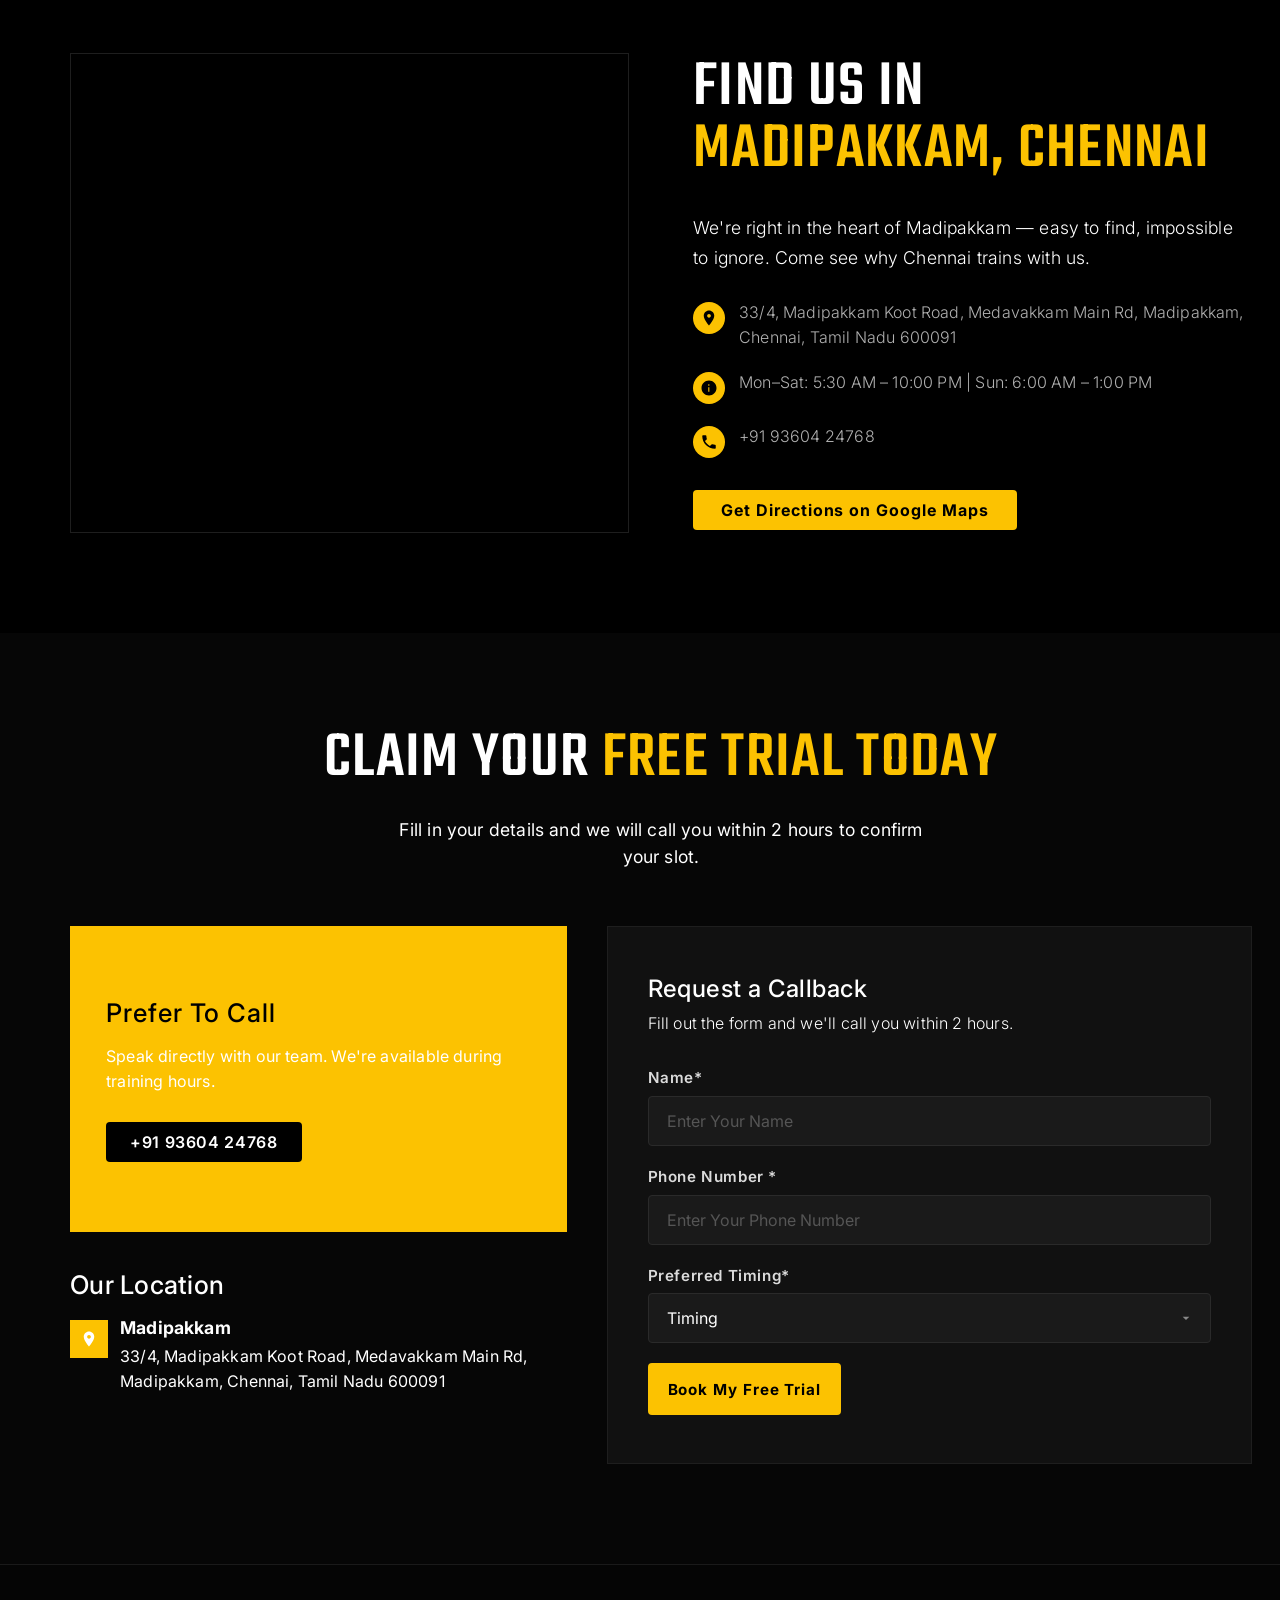
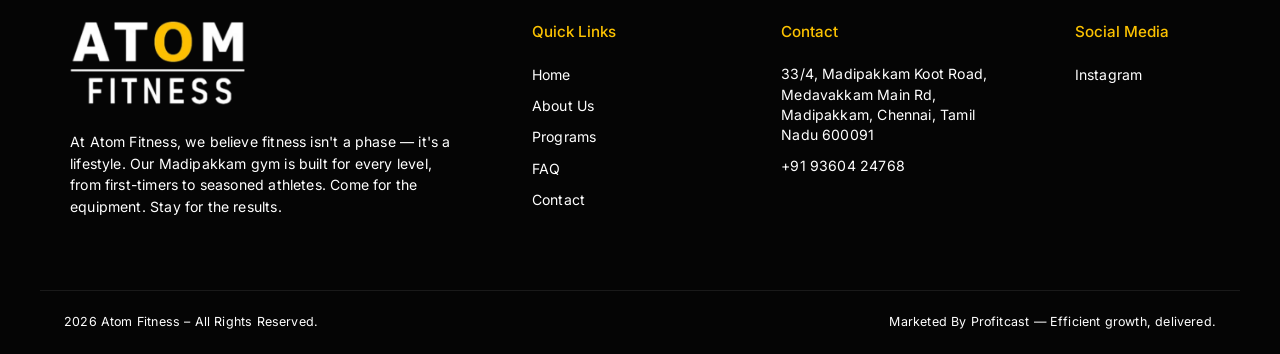
==== commit bf0183b2: "Refine mobile hero line breaks and spacing" ====
--- a/index.html
+++ b/index.html
@@ -67,7 +67,7 @@
         <span class="accent">MADIPAKKAM, CHENNAI</span>
       </h1>
       <p class="hero-sub animate-up delay-1">
-        World-class equipment, certified trainers &amp;
+        World-class equipment, certified trainers &amp;<br/>
         AC-cooled training floors for men and women.
       </p>
       <a href="#contact" class="btn-primary animate-up delay-2">Book a Free Trial Session</a>
--- a/style.css
+++ b/style.css
@@ -1262,6 +1262,12 @@
 @media (max-width: 600px) {
   .container { padding: 0 16px; }
   .section-title { font-size: 38px; line-height: 40px; }
+  .hero-sub br { display: none; }
+  .hero-title {
+    font-size: 2.35rem;
+    line-height: 1.05;
+  }
+  .hero-title .accent { white-space: nowrap; }
   .section-programs .section-title {
     font-size: 30px;
     line-height: 32px;
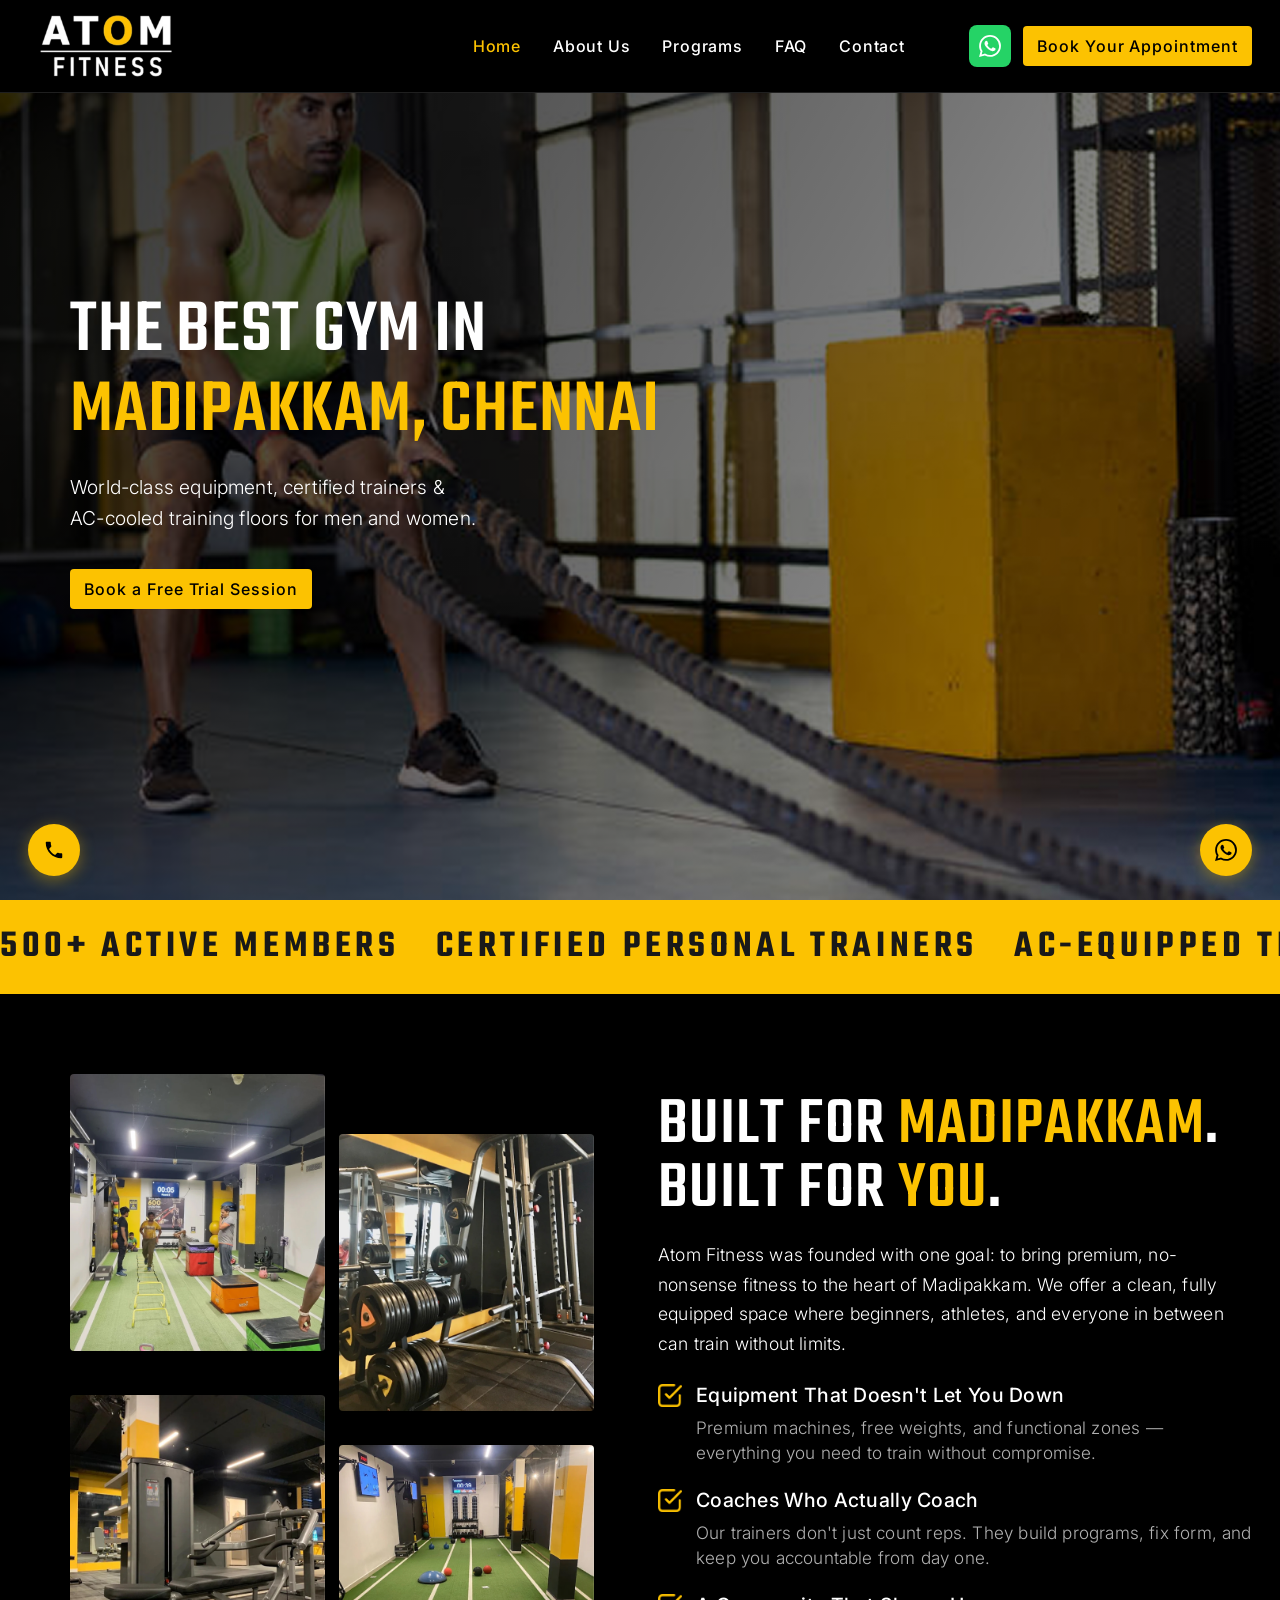
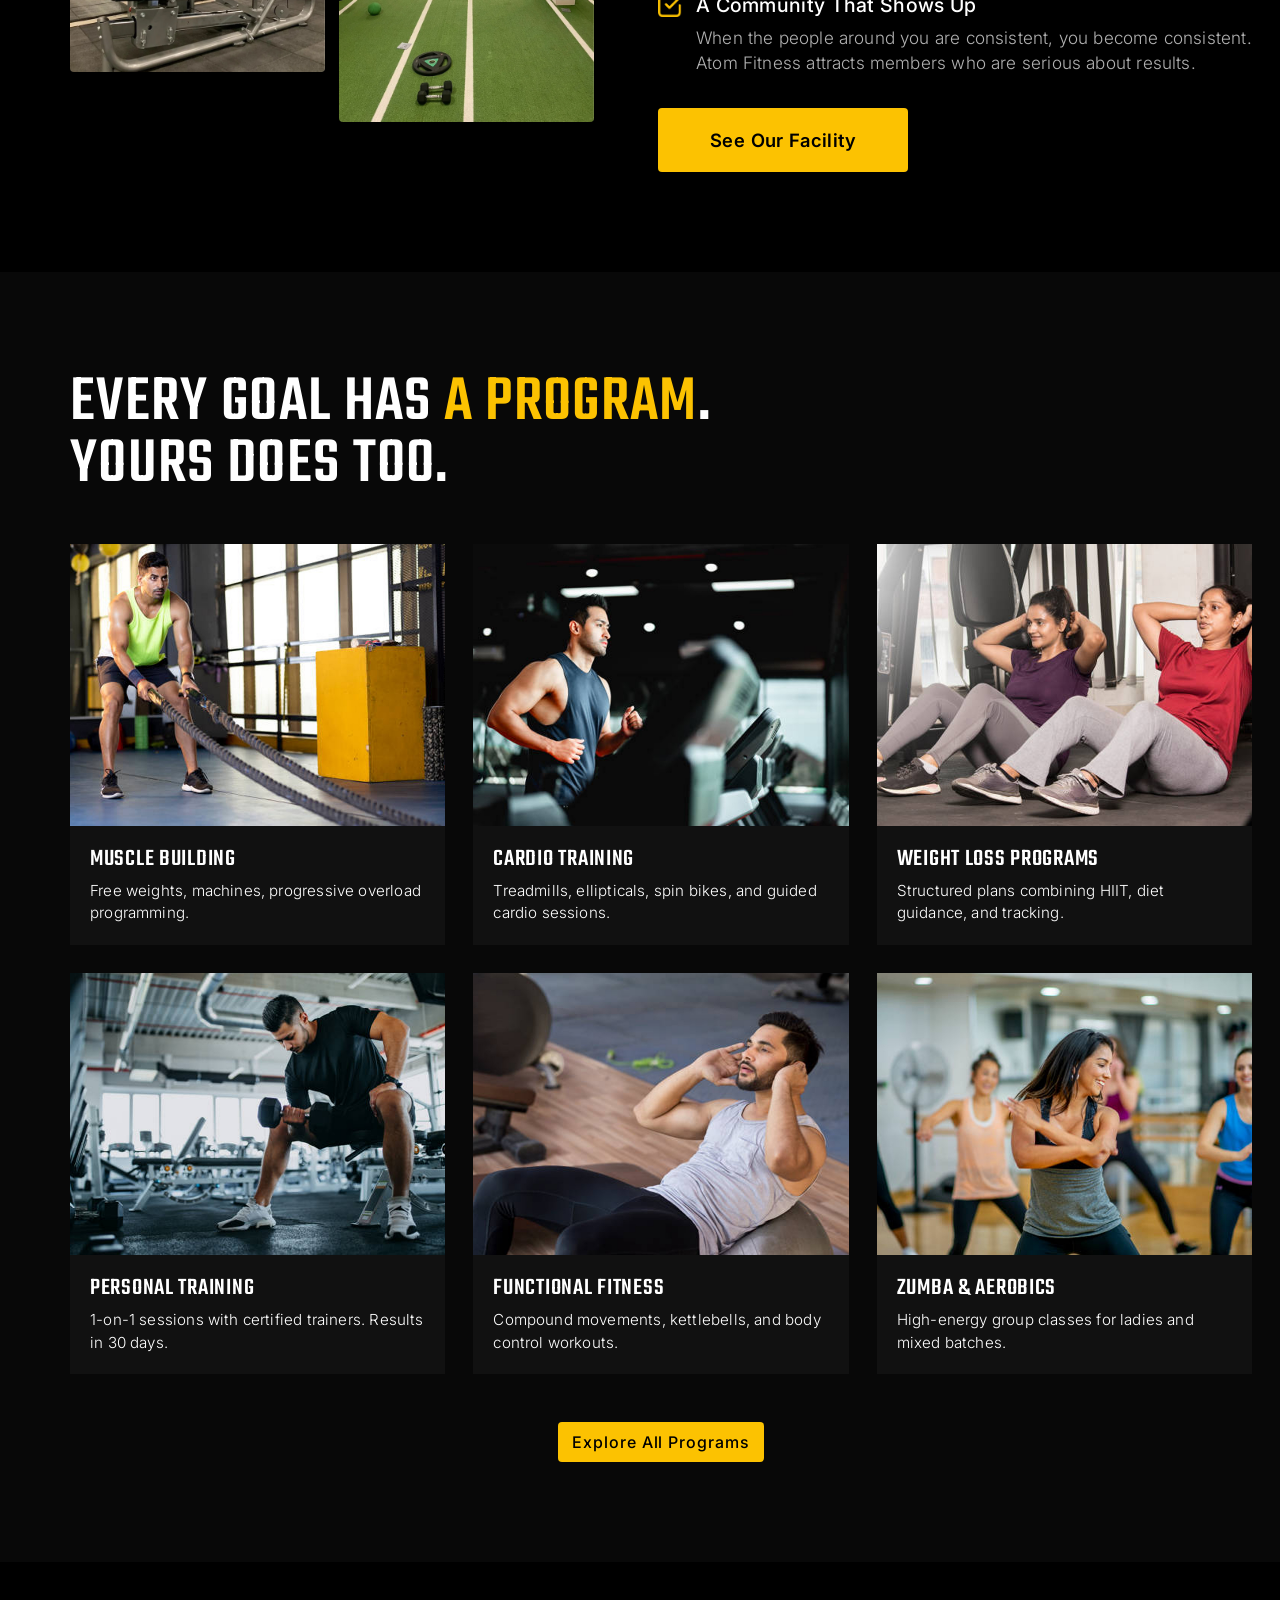
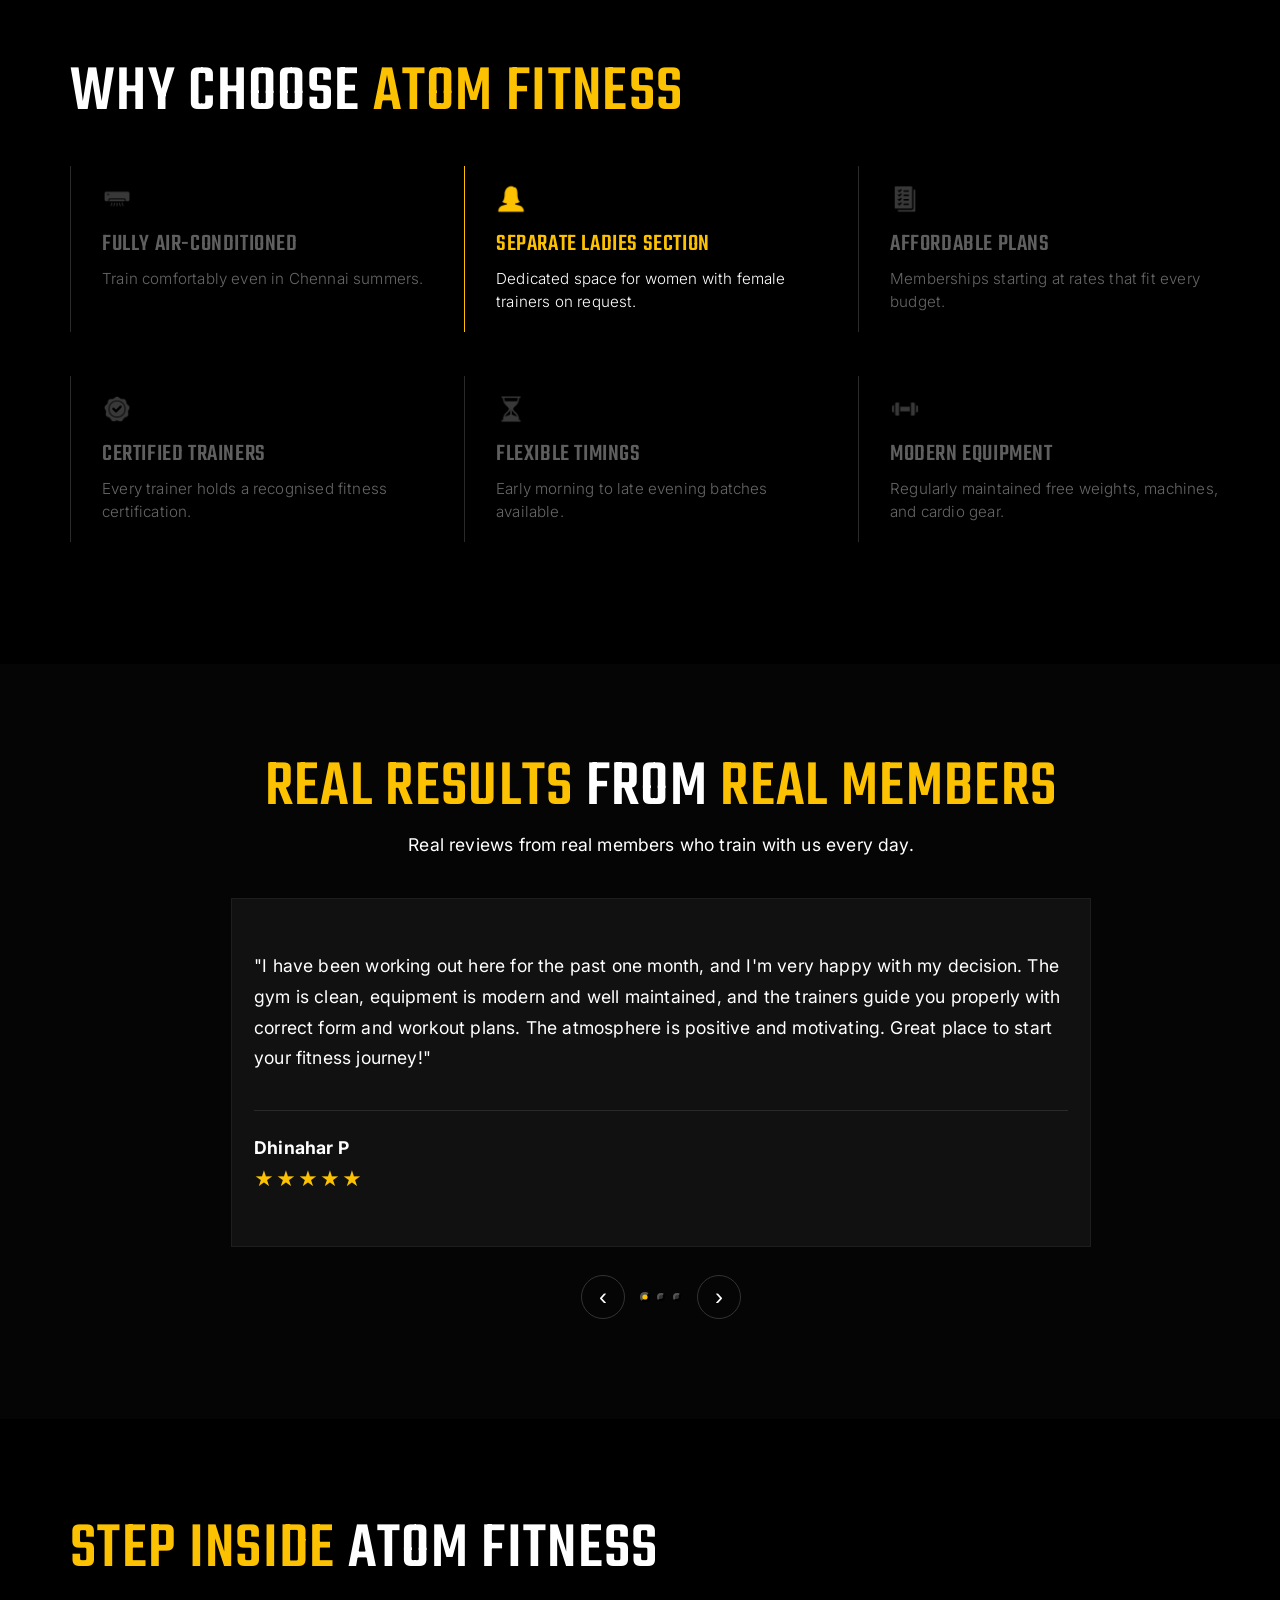
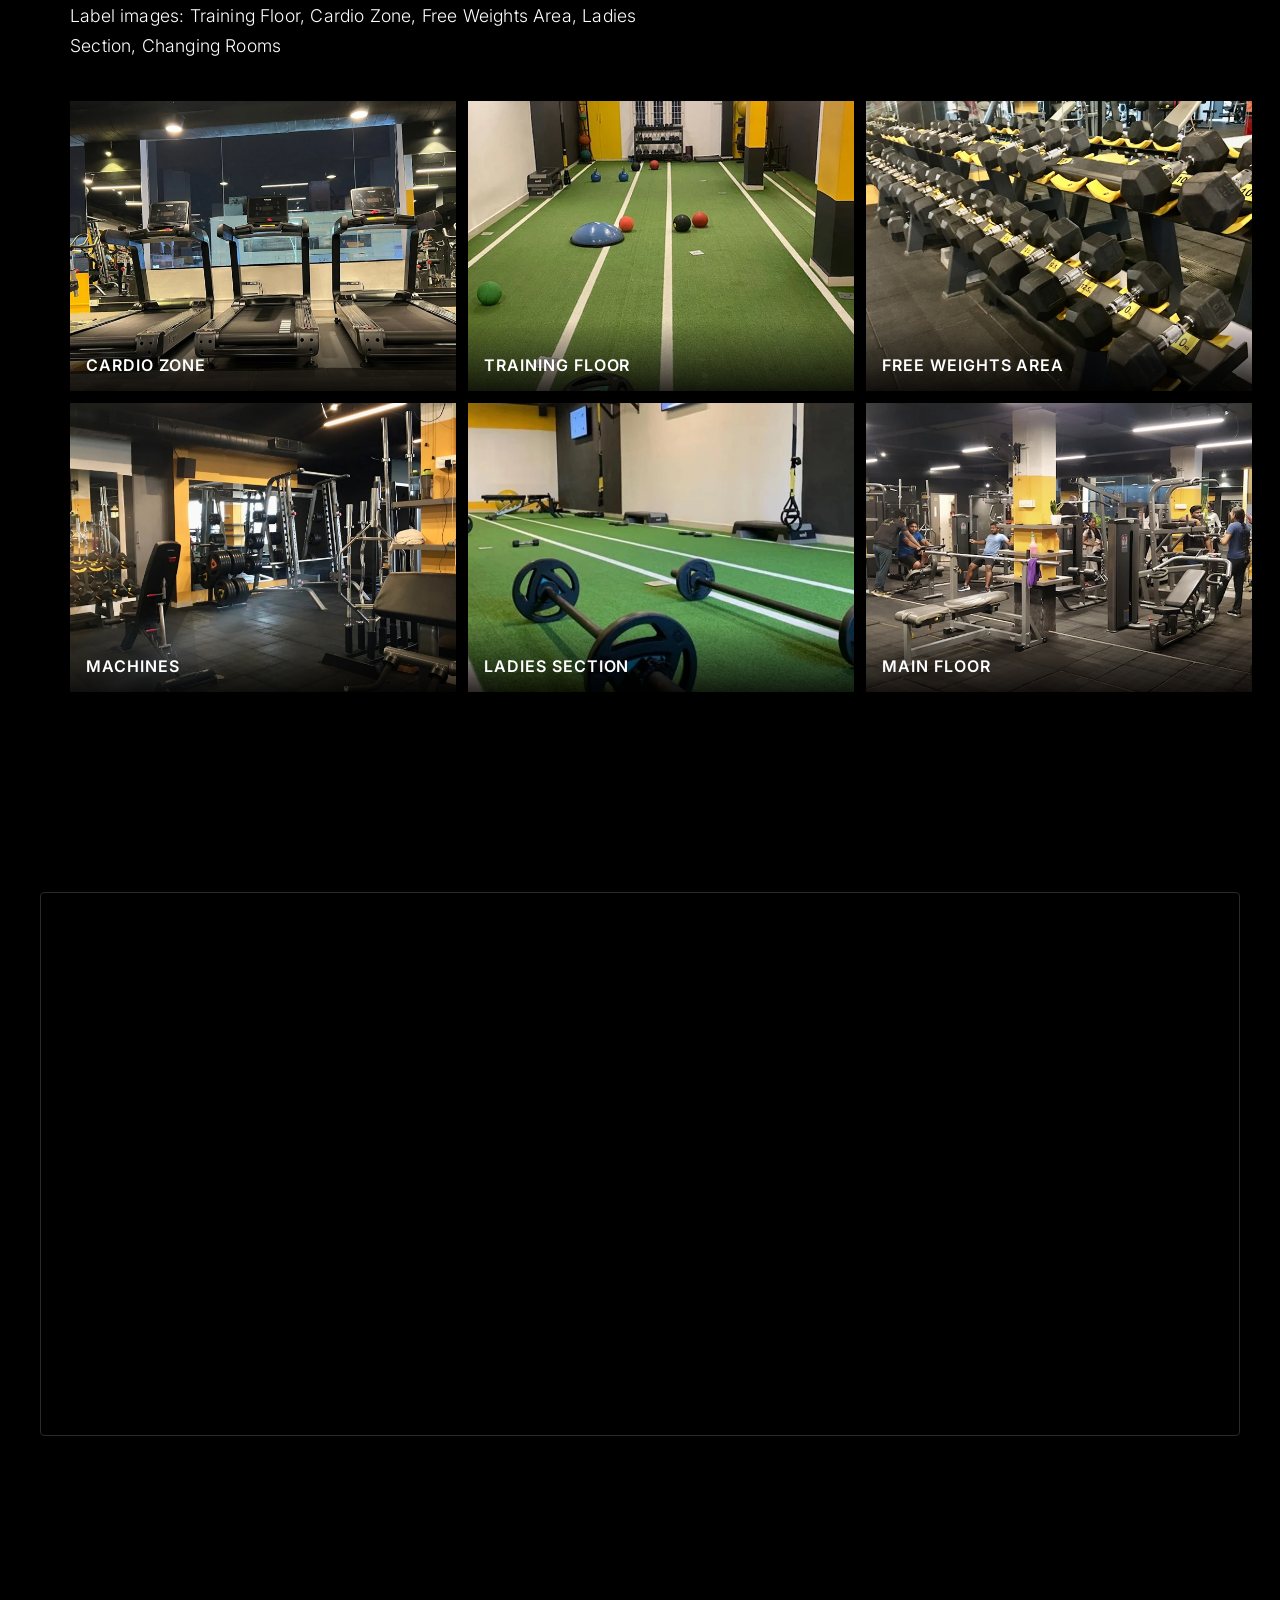
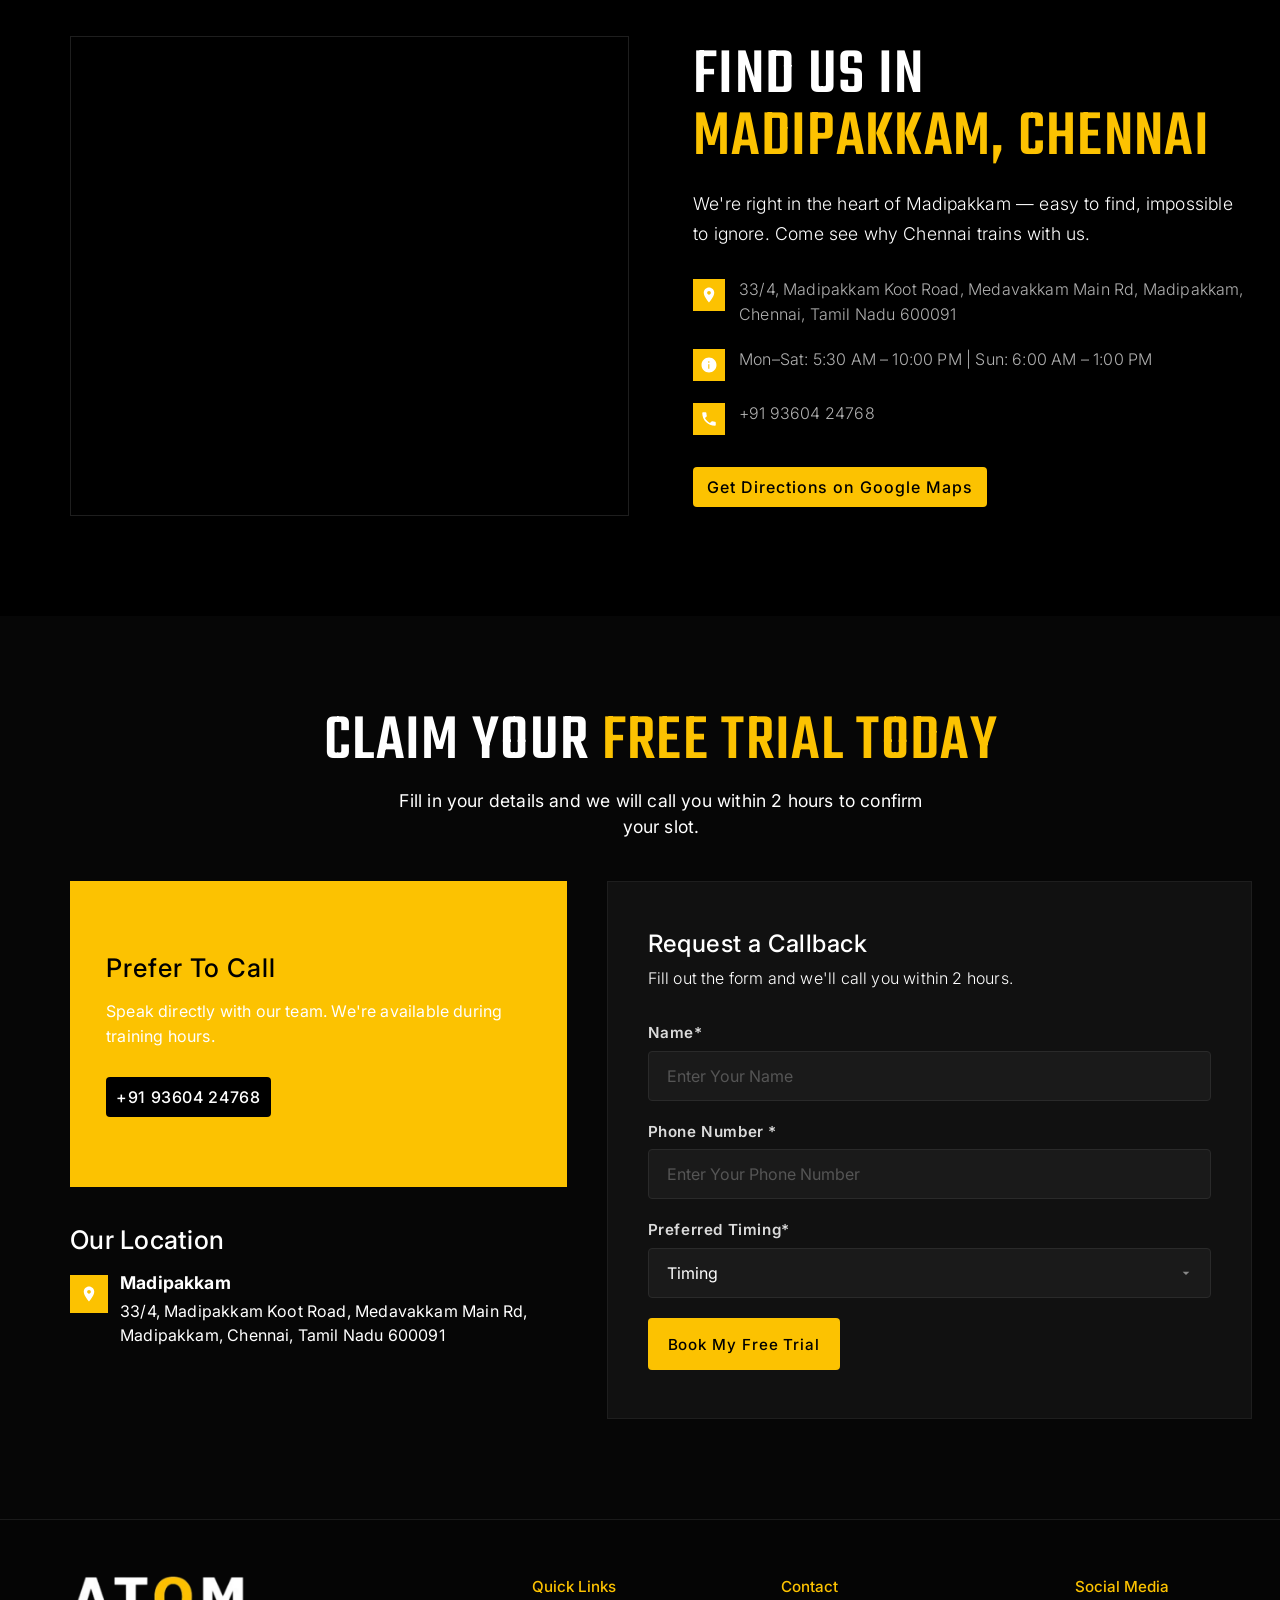
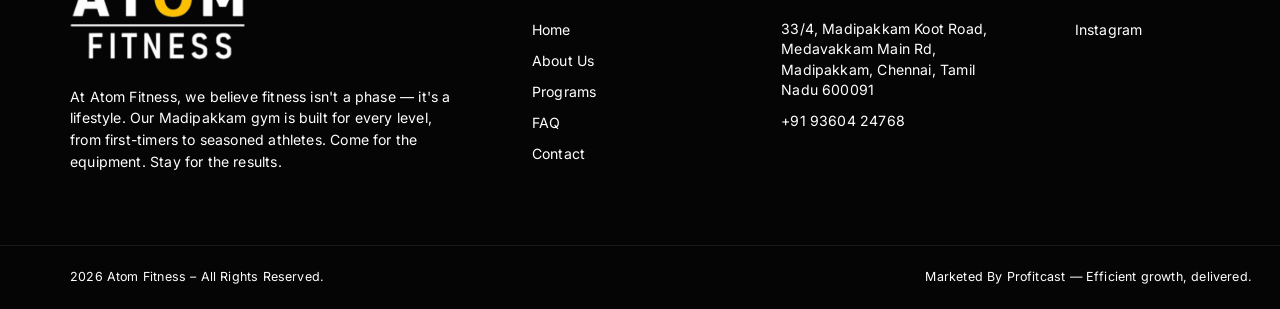
==== commit e9004df7: "Improve mobile compatibility for trust bar and reviews" ====
--- a/index.html
+++ b/index.html
@@ -88,6 +88,11 @@
   <section class="section-ticker">
     <div class="ticker-track">
       <div class="ticker-inner">
+        <span>500+ ACTIVE MEMBERS</span>
+        <span>CERTIFIED PERSONAL TRAINERS</span>
+        <span>AC-EQUIPPED TRAINING FLOORS</span>
+        <span>3+ YEARS SERVING MADIPAKKAM</span>
+        <span>UNISEX FACILITY</span>
         <span>500+ ACTIVE MEMBERS</span>
         <span>CERTIFIED PERSONAL TRAINERS</span>
         <span>AC-EQUIPPED TRAINING FLOORS</span>
@@ -192,7 +197,7 @@
             <img src="assets/Section 4/Image-2.jpg" alt="Weight Loss" loading="lazy" />
             <div class="card-hover-line"></div>
           </div>
-          <h3 class="accent">WEIGHT LOSS PROGRAMS</h3>
+          <h3>WEIGHT LOSS PROGRAMS</h3>
           <p>Structured plans combining HIIT, diet guidance, and tracking.</p>
         </div>
 
--- a/style.css
+++ b/style.css
@@ -83,7 +83,7 @@
   line-height: 62px;
   letter-spacing: 0.02em;
   text-transform: uppercase;
-  margin-bottom: 32px;
+  margin-bottom: 20px;
 }
 
 .body-text {
@@ -99,7 +99,7 @@
   color: var(--white);
   text-align: center;
   max-width: 540px;
-  margin: 0 auto 56px;
+  margin: 0 auto 40px;
 }
 
 /* ============================================================
@@ -113,9 +113,9 @@
   color: var(--primary);
   font-family: var(--font-body);
   font-size: 1rem;
-  font-weight: 700;
+  font-weight: 500;
   letter-spacing: 0.06em;
-  padding: 12px 28px;
+  padding: 12px 14px;
   border-radius: var(--radius);
   border: none;
   cursor: pointer;
@@ -139,9 +139,9 @@
   color: var(--white);
   font-family: var(--font-body);
   font-size: 1rem;
-  font-weight: 600;
+  font-weight: 500;
   letter-spacing: 0.04em;
-  padding: 12px 24px;
+  padding: 12px 10px;
   border-radius: var(--radius);
   border: 2px solid var(--white);
   cursor: pointer;
@@ -205,11 +205,11 @@
 
 /* Align logo with hero content on larger screens */
 @media (min-width: 1024px) {
-  .nav-inner { padding-left: 160px; padding-right: 28px; }
+  .nav-inner { padding-left: 130px; padding-right: 28px; }
   .logo { margin-left: -20px; } /* nudge logo slightly left */
 }
 @media (min-width: 1280px) {
-  .nav-inner { padding-left: 200px; padding-right: 28px; }
+  .nav-inner { padding-left: 170px; padding-right: 28px; }
   .logo { margin-left: -130px; } /* a touch more on large screens */
 }
 
@@ -217,7 +217,7 @@
 .logo {
   display: inline-flex;
   align-items: center;
-  width: 155px;
+  width: 132px;
 }
 .logo img {
   width: 100%;
@@ -236,7 +236,7 @@
   font-weight: 500;
   letter-spacing: 0.05em;
   color: var(--white);
-  text-transform: uppercase;
+  text-transform: none;
   transition: color var(--transition);
   position: relative;
 }
@@ -258,7 +258,7 @@
   width: 42px; height: 42px;
   background: #25d366;
   color: #fff;
-  border-radius: 50%;
+  border-radius: 8px;
   display: flex; align-items: center; justify-content: center;
   transition: transform var(--transition);
 }
@@ -297,7 +297,7 @@
   font-size: 1.3rem;
   font-weight: 600;
   letter-spacing: 0.08em;
-  text-transform: uppercase;
+  text-transform: none;
   color: var(--white);
   transition: color var(--transition);
 }
@@ -400,9 +400,10 @@
 .ticker-inner {
   display: flex;
   align-items: center;
-  gap: 48px;
+  gap: 36px;
   white-space: nowrap;
-  animation: ticker 4s linear infinite;
+  width: max-content;
+  animation: ticker 12s linear infinite;
 }
 
 .ticker-inner span {
@@ -411,9 +412,9 @@
   font-weight: 600;
   letter-spacing: 0.12em;
   text-transform: uppercase;
-  color: transparent;
-  -webkit-text-stroke: 1px #231f1f;
-  text-stroke: 1px #231f1f;
+  color: #191919;
+  -webkit-text-stroke: 0;
+  text-stroke: 0;
   flex-shrink: 0;
 }
 
@@ -452,9 +453,9 @@
 .section-about .section-title {
   font-size: 68px;
   line-height: 64px;
-  margin-bottom: 12px;
-}
-.section-about .body-text { margin-bottom: 16px; }
+  margin-bottom: 18px;
+}
+.section-about .body-text { margin-bottom: 22px; }
 .about-text {
   max-width: 640px;
   display: flex;
@@ -596,10 +597,18 @@
 .why-card {
   padding: 40px 32px;
   border: none;
-  border-left: 1px solid #2a2a2a;
   transition: color var(--transition), border-color var(--transition);
   position: relative;
   background: transparent;
+}
+.why-card::before {
+  content: "";
+  position: absolute;
+  left: 0;
+  top: 22px;
+  bottom: 22px;
+  width: 1px;
+  background: #2a2a2a;
 }
 
 .why-icon {
@@ -612,7 +621,7 @@
   height: 30px;
   object-fit: contain;
   opacity: 0.65;
-  filter: brightness(0) invert(1);
+  filter: grayscale(1) brightness(0.45);
   transition: opacity var(--transition), transform var(--transition);
 }
 
@@ -637,13 +646,17 @@
 
 .why-card.active {
   background: transparent;
-  border-left-color: var(--secondary);
-}
+}
+.why-card.active::before { background: var(--secondary); }
 .why-card.active .why-icon { color: var(--secondary); }
 .why-card.active h4 { color: var(--secondary); }
 .why-card.active p { color: var(--white); }
 
-.why-card.active .why-icon img { opacity: 1; transform: scale(1.03); }
+.why-card.active .why-icon img {
+  opacity: 1;
+  transform: scale(1.03);
+  filter: none;
+}
 
 /* ============================================================
    SECTION 6 — TESTIMONIALS
@@ -654,7 +667,8 @@
 .testimonial-slider {
   position: relative;
   overflow: hidden;
-  margin-top: 16px;
+  margin: 16px auto 0;
+  max-width: 860px;
 }
 
 .testimonial-track {
@@ -666,7 +680,7 @@
   min-width: 100%;
   background: var(--dark-card);
   border-radius: 0;
-  padding: 56px 64px;
+  padding: 52px 22px;
   border: 1px solid #1e1e1e;
 }
 
@@ -810,19 +824,30 @@
 .faq-item.open .faq-icon { transform: rotate(45deg); }
 
 .faq-answer {
-  max-height: 0;
+  display: grid;
+  grid-template-rows: 0fr;
+  opacity: 0;
+  transition: grid-template-rows 0.38s ease, opacity 0.28s ease;
+  background: #0d0d0d;
+}
+.faq-item.open .faq-answer {
+  grid-template-rows: 1fr;
+  opacity: 1;
+}
+
+.faq-answer p {
   overflow: hidden;
-  transition: max-height 0.4s ease, padding 0.3s ease;
-  background: #0d0d0d;
-}
-.faq-item.open .faq-answer { max-height: 200px; }
-
-.faq-answer p {
-  padding: 16px 24px 20px;
+  padding: 0 24px;
   color: var(--white);
   font-size: 1rem;
   font-weight: 300;
   line-height: 1.6;
+  transform: translateY(-6px);
+  transition: transform 0.38s ease, padding 0.38s ease;
+}
+.faq-item.open .faq-answer p {
+  padding: 16px 24px 20px;
+  transform: translateY(0);
 }
 
 /* ============================================================
@@ -869,8 +894,8 @@
   flex-shrink: 0;
   width: 32px; height: 32px;
   background: var(--secondary);
-  color: var(--primary);
-  border-radius: 50%;
+  color: var(--white);
+  border-radius: 0;
   display: flex; align-items: center; justify-content: center;
   margin-top: 2px;
 }
@@ -1149,8 +1174,14 @@
   align-items: center;
   font-size: 0.78rem;
   color: var(--white);
-  max-width: 1200px;
+  max-width: 1400px;
   margin: 0 auto;
+}
+@media (min-width: 1024px) {
+  .footer-bottom { padding-left: 140px; padding-right: 28px; }
+}
+@media (min-width: 1280px) {
+  .footer-bottom { padding-left: 70px; padding-right: 28px; }
 }
 
 /* ============================================================
@@ -1235,7 +1266,7 @@
 @media (max-width: 860px) {
   .nav-inner { height: 78px; padding: 0 20px; }
   .logo { margin-left: 0 !important; }
-  .logo { width: 120px; }
+  .logo { width: 104px; }
   .nav-links { display: none; }
   .hamburger { display: flex; }
   .nav-actions .btn-whatsapp { display: none; }
@@ -1262,6 +1293,8 @@
 @media (max-width: 600px) {
   .container { padding: 0 16px; }
   .section-title { font-size: 38px; line-height: 40px; }
+  .ticker-inner { animation-duration: 16s; }
+  .ticker-inner span { font-size: 1.6rem; letter-spacing: 0.08em; }
   .hero-sub br { display: none; }
   .hero-title {
     font-size: 2.35rem;
@@ -1300,7 +1333,10 @@
   .gallery-grid { grid-template-columns: 1fr; }
   .why-grid { grid-template-columns: 1fr; }
   .why-card { padding: 28px 20px; }
-  .testimonial-card { padding: 32px 24px; }
+  .testimonial-slider { max-width: 100%; margin-top: 12px; }
+  .testimonial-card { padding: 22px 8px; }
+  .review-text { font-size: 1rem; line-height: 1.65; }
+  .slider-controls { justify-content: flex-end; margin-top: 16px; }
   .footer-grid { grid-template-columns: 1fr; }
   .footer-bottom { flex-direction: column; gap: 8px; text-align: center; }
   .call-box { padding: 32px 20px; }
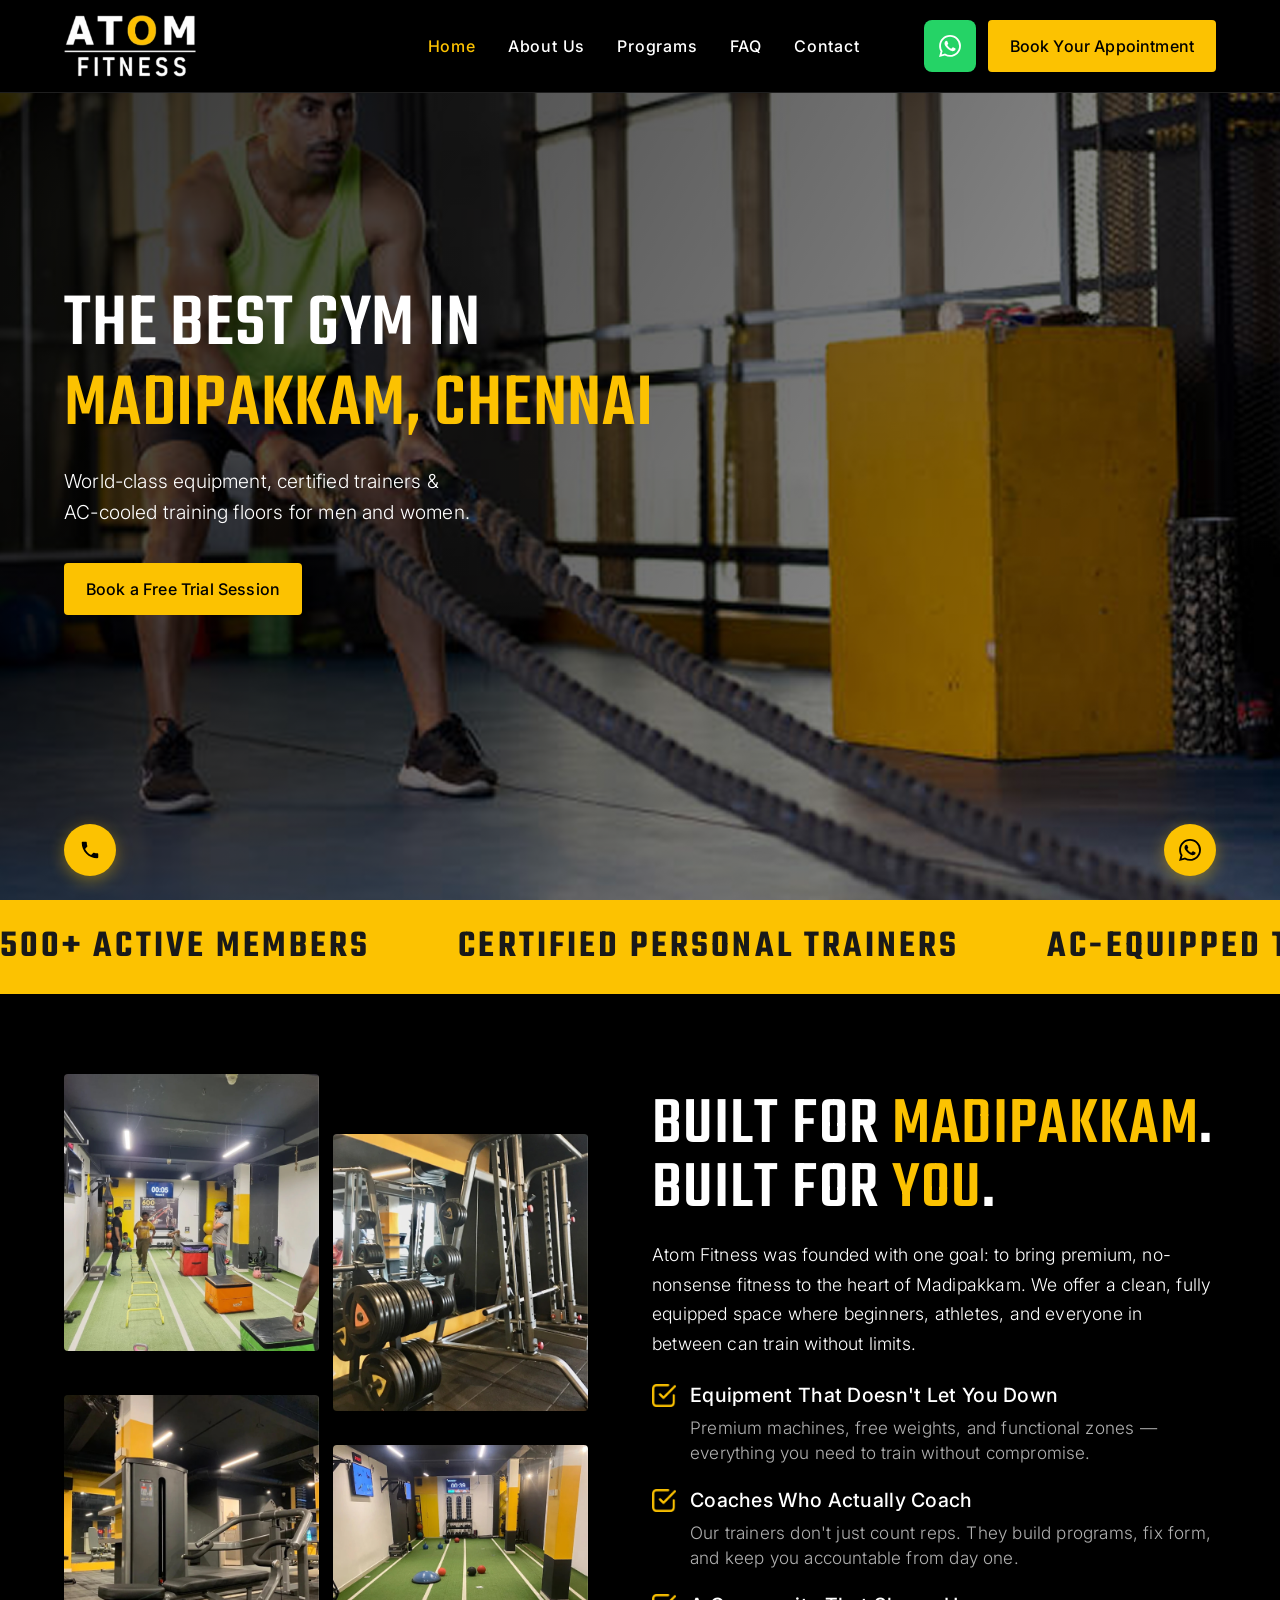
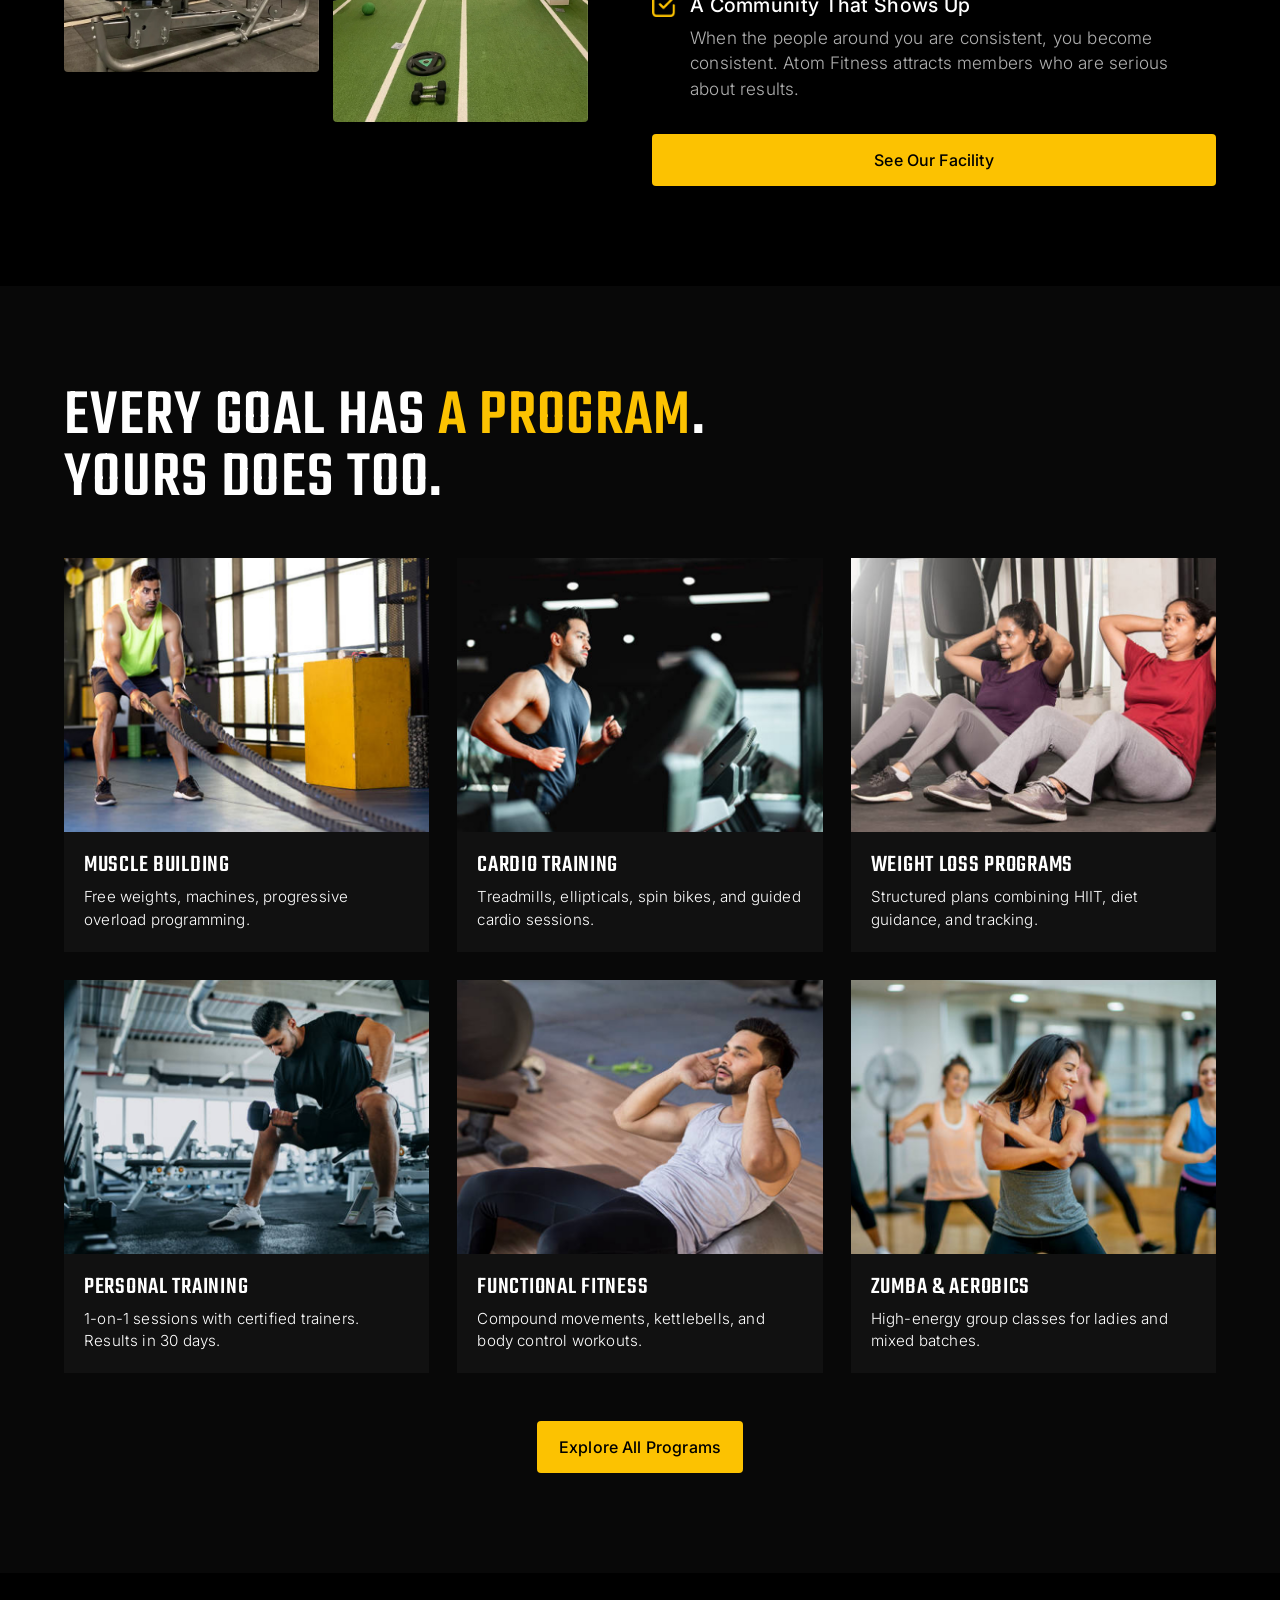
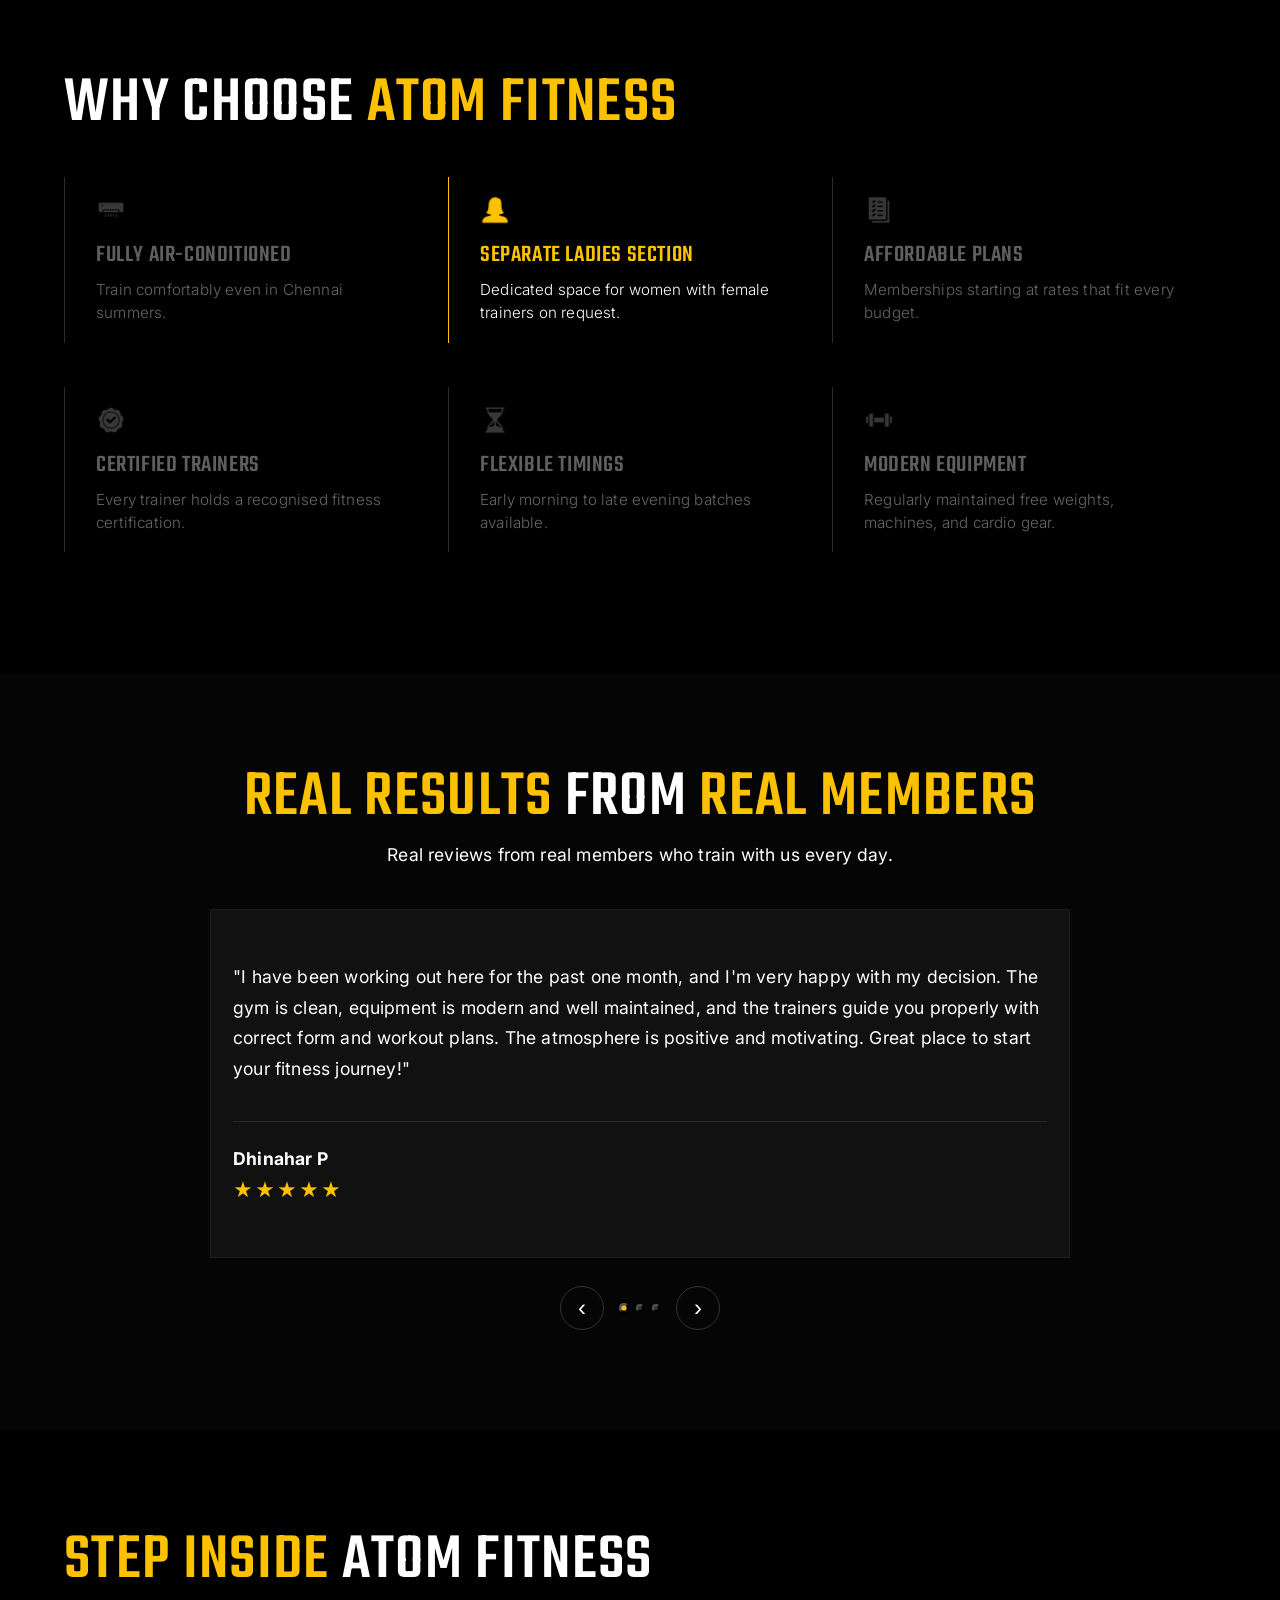
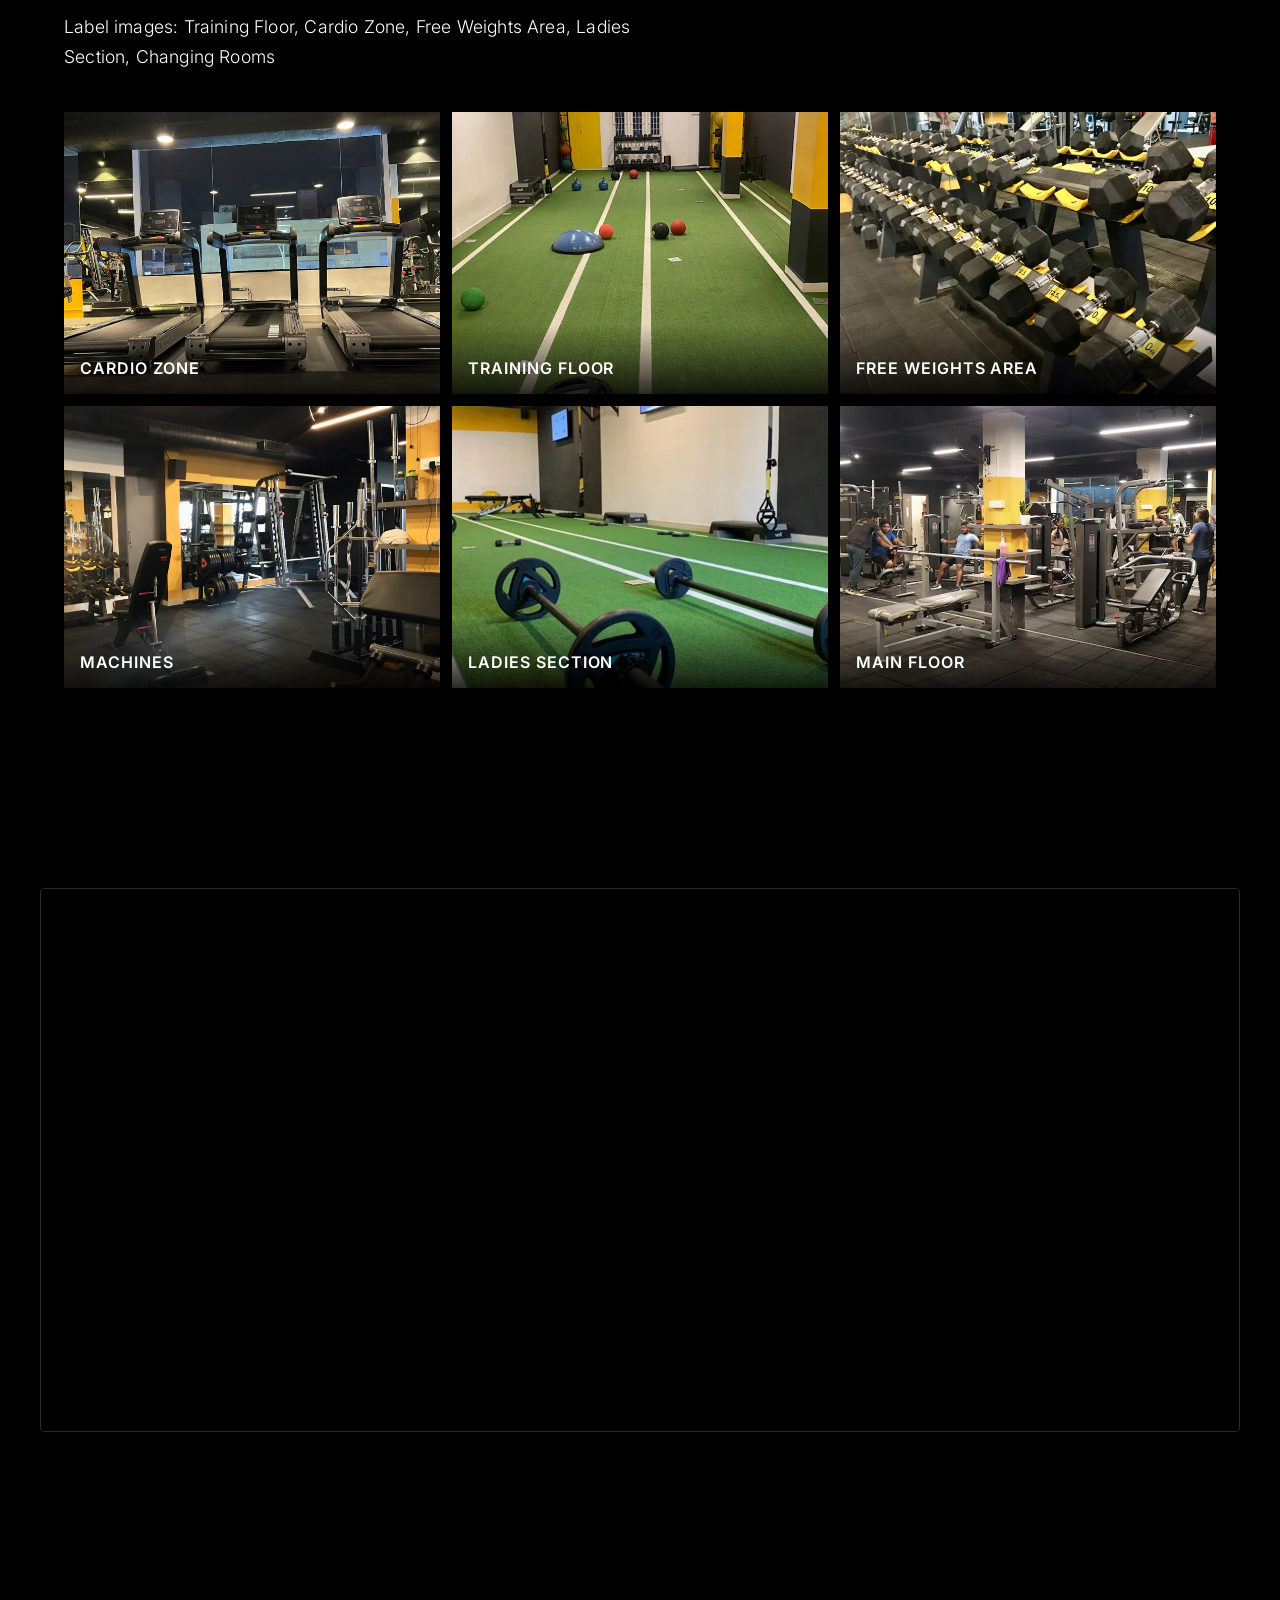
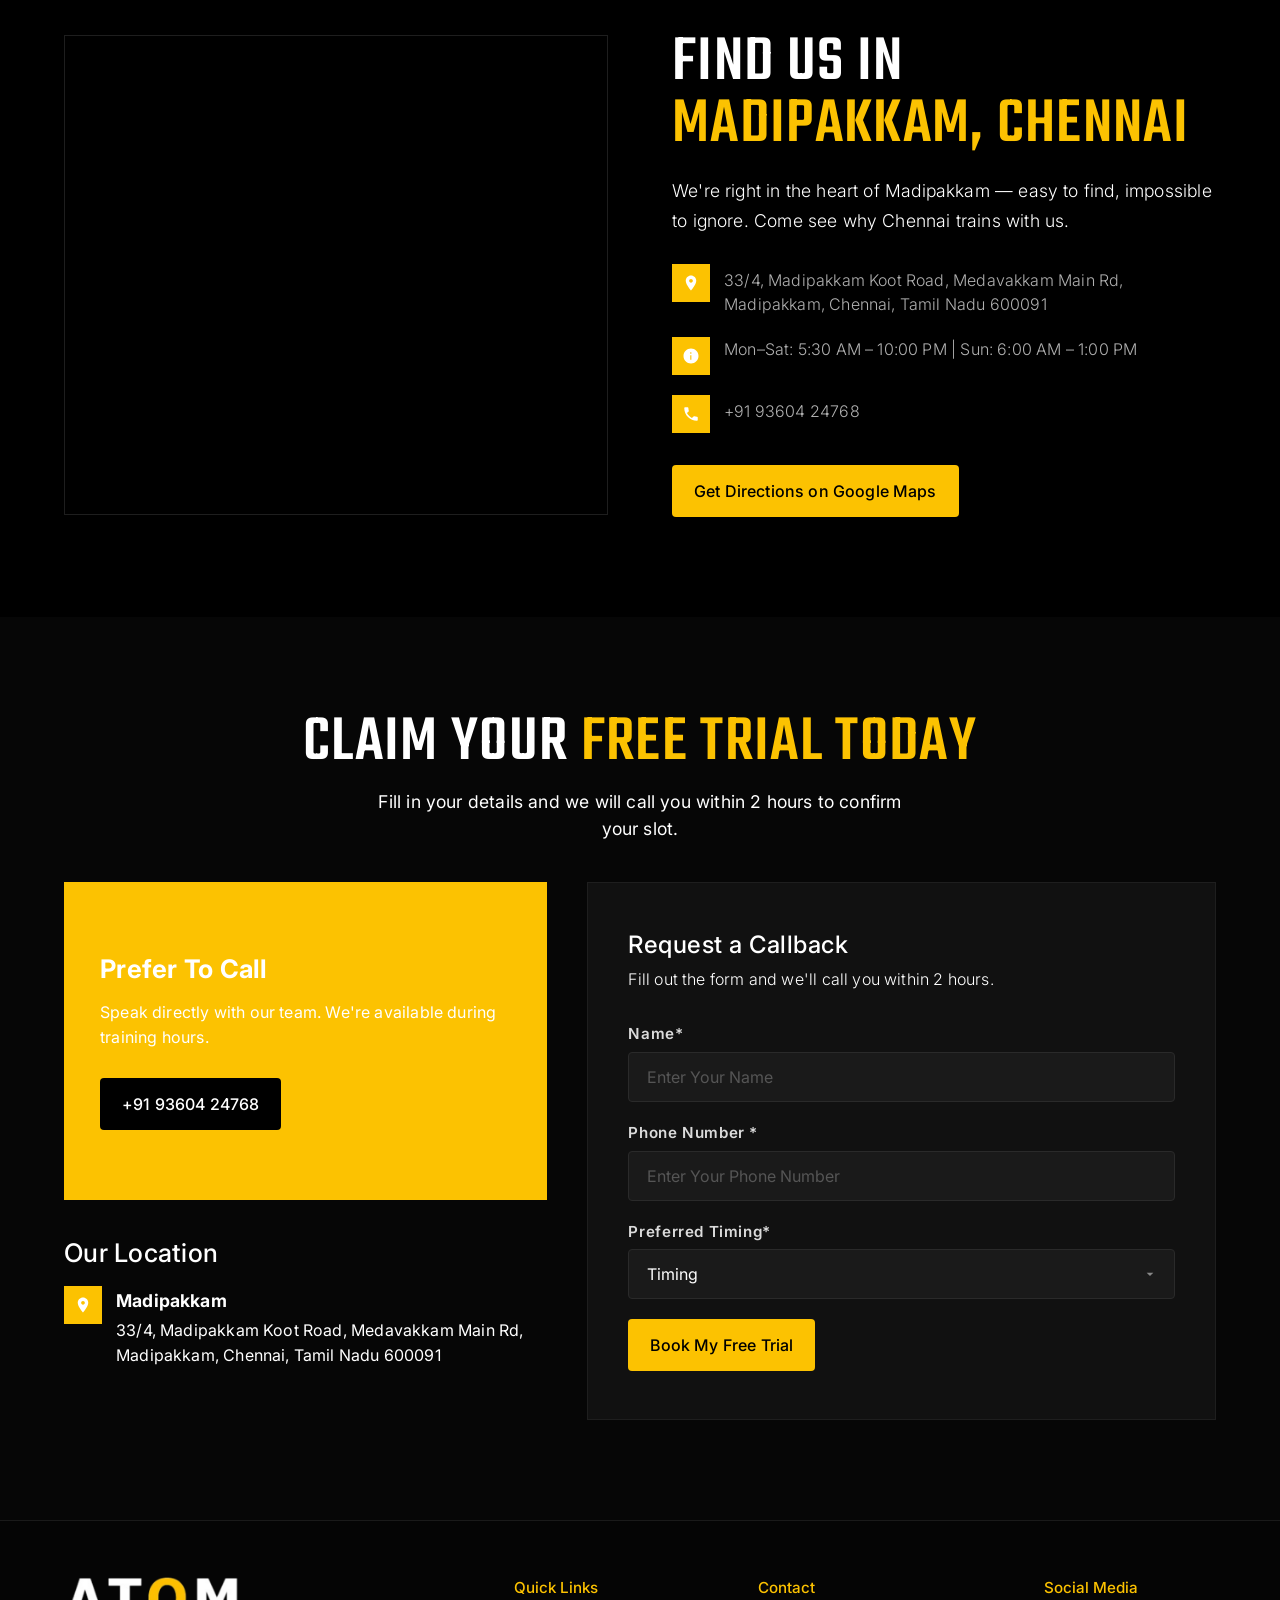
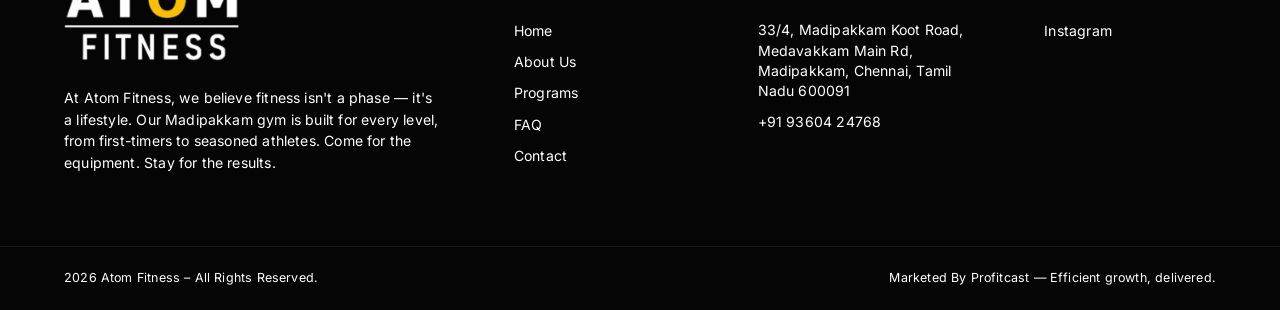
==== commit 2c21e1c3: "Fix favicon link and add shortcut icon tag" ====
--- a/index.html
+++ b/index.html
@@ -5,7 +5,8 @@
   <meta name="viewport" content="width=device-width, initial-scale=1, maximum-scale=1, user-scalable=no" />
   <title>Atom Fitness – The Best Gym in Madipakkam, Chennai</title>
   <link rel="stylesheet" href="style.css" />
-  <link rel="icon" type="image/png" href="assets/Logo.png" />
+  <link rel="icon" type="image/png" href="assets/Favicon.png" />
+  <link rel="shortcut icon" type="image/png" href="assets/Favicon.png" />
   <link rel="preconnect" href="https://fonts.googleapis.com" />
   <link rel="preconnect" href="https://fonts.gstatic.com" crossorigin />
   <link href="https://fonts.googleapis.com/css2?family=Teko:wght@300;400;500;600;700&family=Inter:wght@300;400;500;600;700&display=swap" rel="stylesheet" />
@@ -480,10 +481,10 @@
       <div class="contact-grid reveal">
         <!-- Prefer to call box -->
         <div class="contact-left">
-          <div class="call-box">
-            <h3>Prefer To Call</h3>
-            <p>Speak directly with our team. We're available during training hours.</p>
-            <a href="tel:+919360424768" class="btn-dark">+91 93604 24768</a>
+        <div class="call-box">
+          <h3>Prefer To Call</h3>
+          <p>Speak directly with our team. We're available during training hours.</p>
+          <a href="tel:+919360424768" class="btn-dark">+91 93604 24768</a>
           </div>
 
           <div class="call-box-location">
--- a/style.css
+++ b/style.css
@@ -14,6 +14,9 @@
   --font-body:  'Inter', system-ui, -apple-system, Segoe UI, Roboto, Helvetica, Arial, sans-serif;
   --transition: 0.35s cubic-bezier(.4,0,.2,1);
   --radius:     4px;
+  --btn-height: 52px;
+  --btn-padding-x: 22px;
+  --section-inline: 24px;
 }
 
 html { scroll-behavior: smooth; }
@@ -51,7 +54,7 @@
 .container {
   max-width: 1400px;
   margin: 0 auto;
-  padding: 0 24px;
+  padding: 0 var(--section-inline);
 }
 
 /* Keep FAQ and Reviews at the previous section width */
@@ -60,12 +63,11 @@
   max-width: 1200px;
 }
 
-/* Match section content start with logo alignment in header */
 @media (min-width: 1024px) {
-  .container { padding-left: 140px; padding-right: 28px; } /* 160 - 20 logo shift */
+  :root { --section-inline: 48px; }
 }
 @media (min-width: 1280px) {
-  .container { padding-left: 70px; padding-right: 28px; }  /* 200 - 130 logo shift */
+  :root { --section-inline: 64px; }
 }
 
 .section-pad { padding: 100px 0; }
@@ -106,6 +108,7 @@
    BUTTONS
 ============================================================ */
 .btn-primary {
+  box-sizing: border-box;
   display: inline-flex;
   align-items: center;
   justify-content: center;
@@ -114,8 +117,10 @@
   font-family: var(--font-body);
   font-size: 1rem;
   font-weight: 500;
-  letter-spacing: 0.06em;
-  padding: 12px 14px;
+  letter-spacing: 0.01em;
+  min-height: var(--btn-height);
+  height: var(--btn-height);
+  padding: 0 var(--btn-padding-x);
   border-radius: var(--radius);
   border: none;
   cursor: pointer;
@@ -123,7 +128,6 @@
   text-transform: none;
   line-height: 1;
   white-space: nowrap;
-  text-transform: none;
 }
 .btn-primary:hover {
   background: #e6ac00;
@@ -132,6 +136,7 @@
 }
 
 .btn-dark {
+  box-sizing: border-box;
   display: inline-flex;
   align-items: center;
   justify-content: center;
@@ -140,8 +145,10 @@
   font-family: var(--font-body);
   font-size: 1rem;
   font-weight: 500;
-  letter-spacing: 0.04em;
-  padding: 12px 10px;
+  letter-spacing: 0.01em;
+  min-height: var(--btn-height);
+  height: var(--btn-height);
+  padding: 0 var(--btn-padding-x);
   border-radius: var(--radius);
   border: 2px solid var(--white);
   cursor: pointer;
@@ -149,7 +156,6 @@
   text-transform: none;
   line-height: 1;
   white-space: nowrap;
-  text-transform: none;
 }
 .btn-dark:hover {
   background: var(--white);
@@ -177,8 +183,8 @@
   box-shadow: 0 4px 16px rgba(252,194,1,.4);
 }
 .float-btn:hover { transform: scale(1.12); box-shadow: 0 8px 28px rgba(252,194,1,.5); }
-.float-left  { left: 28px; }
-.float-right { right: 28px; }
+.float-left  { left: var(--section-inline); }
+.float-right { right: var(--section-inline); }
 
 /* ============================================================
    NAV
@@ -197,24 +203,15 @@
   display: flex;
   align-items: center;
   gap: 40px;
-  padding: 0 28px;
+  padding: 0 var(--section-inline);
   height: 92px;
   max-width: 1400px;
   margin: 0 auto;
 }
 
-/* Align logo with hero content on larger screens */
-@media (min-width: 1024px) {
-  .nav-inner { padding-left: 130px; padding-right: 28px; }
-  .logo { margin-left: -20px; } /* nudge logo slightly left */
-}
-@media (min-width: 1280px) {
-  .nav-inner { padding-left: 170px; padding-right: 28px; }
-  .logo { margin-left: -130px; } /* a touch more on large screens */
-}
-
 /* Logo */
 .logo {
+  margin-left: 0;
   display: inline-flex;
   align-items: center;
   width: 132px;
@@ -255,11 +252,17 @@
 .nav-actions { display: flex; align-items: center; gap: 12px; margin-left: 24px; }
 
 .btn-whatsapp {
-  width: 42px; height: 42px;
+  box-sizing: border-box;
+  width: var(--btn-height);
+  height: var(--btn-height);
+  min-width: var(--btn-height);
+  flex-shrink: 0;
   background: #25d366;
   color: #fff;
   border-radius: 8px;
-  display: flex; align-items: center; justify-content: center;
+  display: flex;
+  align-items: center;
+  justify-content: center;
   transition: transform var(--transition);
 }
 .btn-whatsapp:hover { transform: scale(1.1); }
@@ -288,7 +291,7 @@
   display: none;
   flex-direction: column;
   background: #0a0a0a;
-  padding: 16px 28px 24px;
+  padding: 16px var(--section-inline) 24px;
   gap: 16px;
   border-top: 1px solid #222;
 }
@@ -338,7 +341,7 @@
 .hero-content {
   position: relative;
   z-index: 10;
-  padding: 0 24px;
+  padding: 0 var(--section-inline);
   width: 100%;
   max-width: 1400px;
   margin: 0 auto;
@@ -365,14 +368,6 @@
   line-height: 1.6;
 }
 
-/* Desktop hero alignment to match design */
-@media (min-width: 1024px) {
-  .hero-content { padding-left: 140px; padding-right: 28px; }
-}
-@media (min-width: 1280px) {
-  .hero-content { padding-left: 70px; padding-right: 28px; }
-}
-
 /* Hero animations */
 .animate-up {
   opacity: 0;
@@ -400,17 +395,17 @@
 .ticker-inner {
   display: flex;
   align-items: center;
-  gap: 36px;
+  gap: 88px;
   white-space: nowrap;
   width: max-content;
-  animation: ticker 12s linear infinite;
+  animation: ticker 35s linear infinite;
 }
 
 .ticker-inner span {
   font-family: var(--font);
   font-size: 2.4rem;
   font-weight: 600;
-  letter-spacing: 0.12em;
+  letter-spacing: 0.08em;
   text-transform: uppercase;
   color: #191919;
   -webkit-text-stroke: 0;
@@ -464,16 +459,7 @@
 }
 .section-about .heading-line { display: block; }
 .section-about .heading-line { white-space: nowrap; }
-.section-about .about-btn {
-  width: 250px;
-  height: 64px;
-  padding: 0 28px;
-  text-transform: none;
-  font-size: 1.15rem;
-  font-weight: 600;
-  letter-spacing: 0.02em;
-  line-height: 1;
-}
+/* about-btn inherits .btn-primary size, just override text if needed */
 
 /* Zig-zag offsets for image grid */
 .img-grid-4 img:nth-child(1) { --y: -20px; transform: translateY(-20px); }
@@ -889,15 +875,28 @@
   font-weight: 300;
   line-height: 1.55;
 }
+.contact-details li > a,
+.contact-details li > span:not(.ci-icon) {
+  flex: 1;
+  min-width: 0;
+  padding-top: 4px;
+}
 
 .ci-icon {
   flex-shrink: 0;
-  width: 32px; height: 32px;
+  width: 38px;
+  height: 38px;
   background: var(--secondary);
   color: var(--white);
   border-radius: 0;
-  display: flex; align-items: center; justify-content: center;
-  margin-top: 2px;
+  display: flex;
+  align-items: center;
+  justify-content: center;
+  margin-top: 0;
+  align-self: flex-start;
+}
+.section-map .ci-icon svg {
+  filter: brightness(0) invert(1);
 }
 
 /* ============================================================
@@ -945,9 +944,10 @@
 
 .call-box h3 {
   font-size: 1.6rem;
-  font-weight: 700;
+  font-weight: 700 !important;
   margin-bottom: 12px;
-  letter-spacing: 0.04em;
+  letter-spacing: 0.01em;
+  color: var(--white) !important;
 }
 .call-box p {
   font-size: 1rem;
@@ -973,7 +973,7 @@
 
 .loc-row {
   display: flex;
-  gap: 12px;
+  gap: 14px;
   align-items: flex-start;
 }
 .loc-row .ci-icon {
@@ -983,11 +983,21 @@
   background: var(--secondary);
   color: var(--white);
   flex-shrink: 0;
+  margin-top: 0;
+  align-self: flex-start;
+  display: flex;
+  align-items: center;
+  justify-content: center;
+}
+.loc-row > div {
+  flex: 1;
+  min-width: 0;
+  padding-top: 4px;
 }
 .loc-row strong {
   display: block;
   font-size: 1.1rem;
-  line-height: 1.1;
+  line-height: 1.25;
   margin-bottom: 6px;
   color: var(--white);
 }
@@ -996,6 +1006,10 @@
   color: var(--white);
   line-height: 1.55;
   max-width: 520px;
+  margin: 0;
+}
+.loc-row p a {
+  display: inline;
 }
 
 /* Form box */
@@ -1064,9 +1078,7 @@
 .field-group select option { background: #1a1a1a; }
 
 .section-contact #submitBtn {
-  height: 52px;
-  padding: 0 20px;
-  font-size: 0.95rem;
+  /* Already inherits from .btn-primary */
   align-self: flex-start;
   width: auto;
 }
@@ -1168,7 +1180,7 @@
 
 .footer-bottom {
   border-top: 1px solid #1a1a1a;
-  padding: 22px 24px;
+  padding: 22px var(--section-inline);
   display: flex;
   justify-content: space-between;
   align-items: center;
@@ -1176,12 +1188,6 @@
   color: var(--white);
   max-width: 1400px;
   margin: 0 auto;
-}
-@media (min-width: 1024px) {
-  .footer-bottom { padding-left: 140px; padding-right: 28px; }
-}
-@media (min-width: 1280px) {
-  .footer-bottom { padding-left: 70px; padding-right: 28px; }
 }
 
 /* ============================================================
@@ -1195,7 +1201,7 @@
 .thankyou-wrap {
   max-width: 1400px;
   margin: 0 auto;
-  padding: 130px 24px 40px;
+  padding: 130px var(--section-inline) 40px;
 }
 
 .thankyou-card {
@@ -1225,11 +1231,7 @@
   margin-bottom: 44px;
 }
 
-.thankyou-btn {
-  min-width: 140px;
-  height: 46px;
-  padding: 0 16px;
-}
+/* thankyou-btn inherits unified size from .btn-primary */
 
 /* ============================================================
    SCROLL REVEAL ANIMATIONS
@@ -1250,9 +1252,8 @@
    RESPONSIVE
 ============================================================ */
 @media (max-width: 1024px) {
-  .container { padding: 0 24px; }
   .section-title { font-size: 52px; line-height: 50px; }
-  .hero-content { max-width: 760px; padding: 0 24px; }
+  .hero-content { max-width: 760px; padding: 0 var(--section-inline); }
   .programs-grid { grid-template-columns: repeat(2, 1fr); }
   .footer-grid { grid-template-columns: 1fr 1fr; }
   .faq-wrap { grid-template-columns: 1fr; gap: 40px; }
@@ -1264,7 +1265,7 @@
 }
 
 @media (max-width: 860px) {
-  .nav-inner { height: 78px; padding: 0 20px; }
+  .nav-inner { height: 78px; padding: 0 var(--section-inline); }
   .logo { margin-left: 0 !important; }
   .logo { width: 104px; }
   .nav-links { display: none; }
@@ -1286,15 +1287,16 @@
   .call-box-location h4 { font-size: 1.35rem; }
   .loc-row strong { font-size: 1rem; }
   .loc-row p { font-size: 0.95rem; max-width: none; }
-  .section-contact #submitBtn { height: 48px; font-size: 0.9rem; }
+  /* submitBtn keeps same size on mobile */
   .section-pad { padding: 72px 0; }
 }
 
 @media (max-width: 600px) {
-  .container { padding: 0 16px; }
+  :root { --section-inline: 16px; }
   .section-title { font-size: 38px; line-height: 40px; }
-  .ticker-inner { animation-duration: 16s; }
-  .ticker-inner span { font-size: 1.6rem; letter-spacing: 0.08em; }
+  .section-ticker { padding: 16px 0; }
+  .ticker-inner { animation-duration: 24s; gap: 64px; }
+  .ticker-inner span { font-size: 1.6rem; letter-spacing: 0.06em; }
   .hero-sub br { display: none; }
   .hero-title {
     font-size: 2.35rem;
@@ -1309,7 +1311,7 @@
     white-space: nowrap;
     word-break: normal;
   }
-  .hero-content { padding: 0 16px; }
+  .hero-content { padding: 0 var(--section-inline); }
   .section-hero {
     height: calc(100vh - 78px);
     min-height: 520px;
@@ -1317,11 +1319,26 @@
     padding-bottom: 0;
   }
   .hero-title { margin-bottom: 14px; }
-  .hero-sub { font-size: 1.05rem; }
-  .hero-sub { margin-bottom: 22px; }
+  .hero-sub { font-size: calc(0.93rem - 1px); }
+  .hero-sub { margin-bottom: 20px; }
+  .section-hero .btn-primary {
+    height: 48px;
+    min-height: 48px;
+    padding: 0 18px;
+    font-size: 0.92rem;
+  }
   .section-about .section-title {
     font-size: 34px;
     line-height: 36px;
+  }
+  .section-about .body-text { font-size: calc(0.98rem - 1px); }
+  .section-about .check-list strong { font-size: calc(1.24rem - 2px); }
+  .section-about .check-list p { font-size: calc(1rem - 2px); }
+  .section-about .about-btn {
+    height: 48px;
+    min-height: 48px;
+    padding: 0 18px;
+    font-size: 0.92rem;
   }
   .section-about .heading-line { white-space: nowrap; }
   .img-grid-4 {
@@ -1343,9 +1360,9 @@
   .form-box { padding: 28px 20px; }
   .section-contact .section-title { line-height: 40px; }
   .float-btn { width: 46px; height: 46px; bottom: 16px; }
-  .float-left { left: 16px; }
-  .float-right { right: 16px; }
-  .thankyou-wrap { padding: 102px 12px 24px; }
+  .float-left { left: var(--section-inline); }
+  .float-right { right: var(--section-inline); }
+  .thankyou-wrap { padding: 102px var(--section-inline) 24px; }
   .thankyou-card { min-height: calc(100vh - 130px); }
   .thankyou-title { font-size: clamp(2rem, 9vw, 2.8rem); }
   .thankyou-sub { font-size: 0.95rem; }
